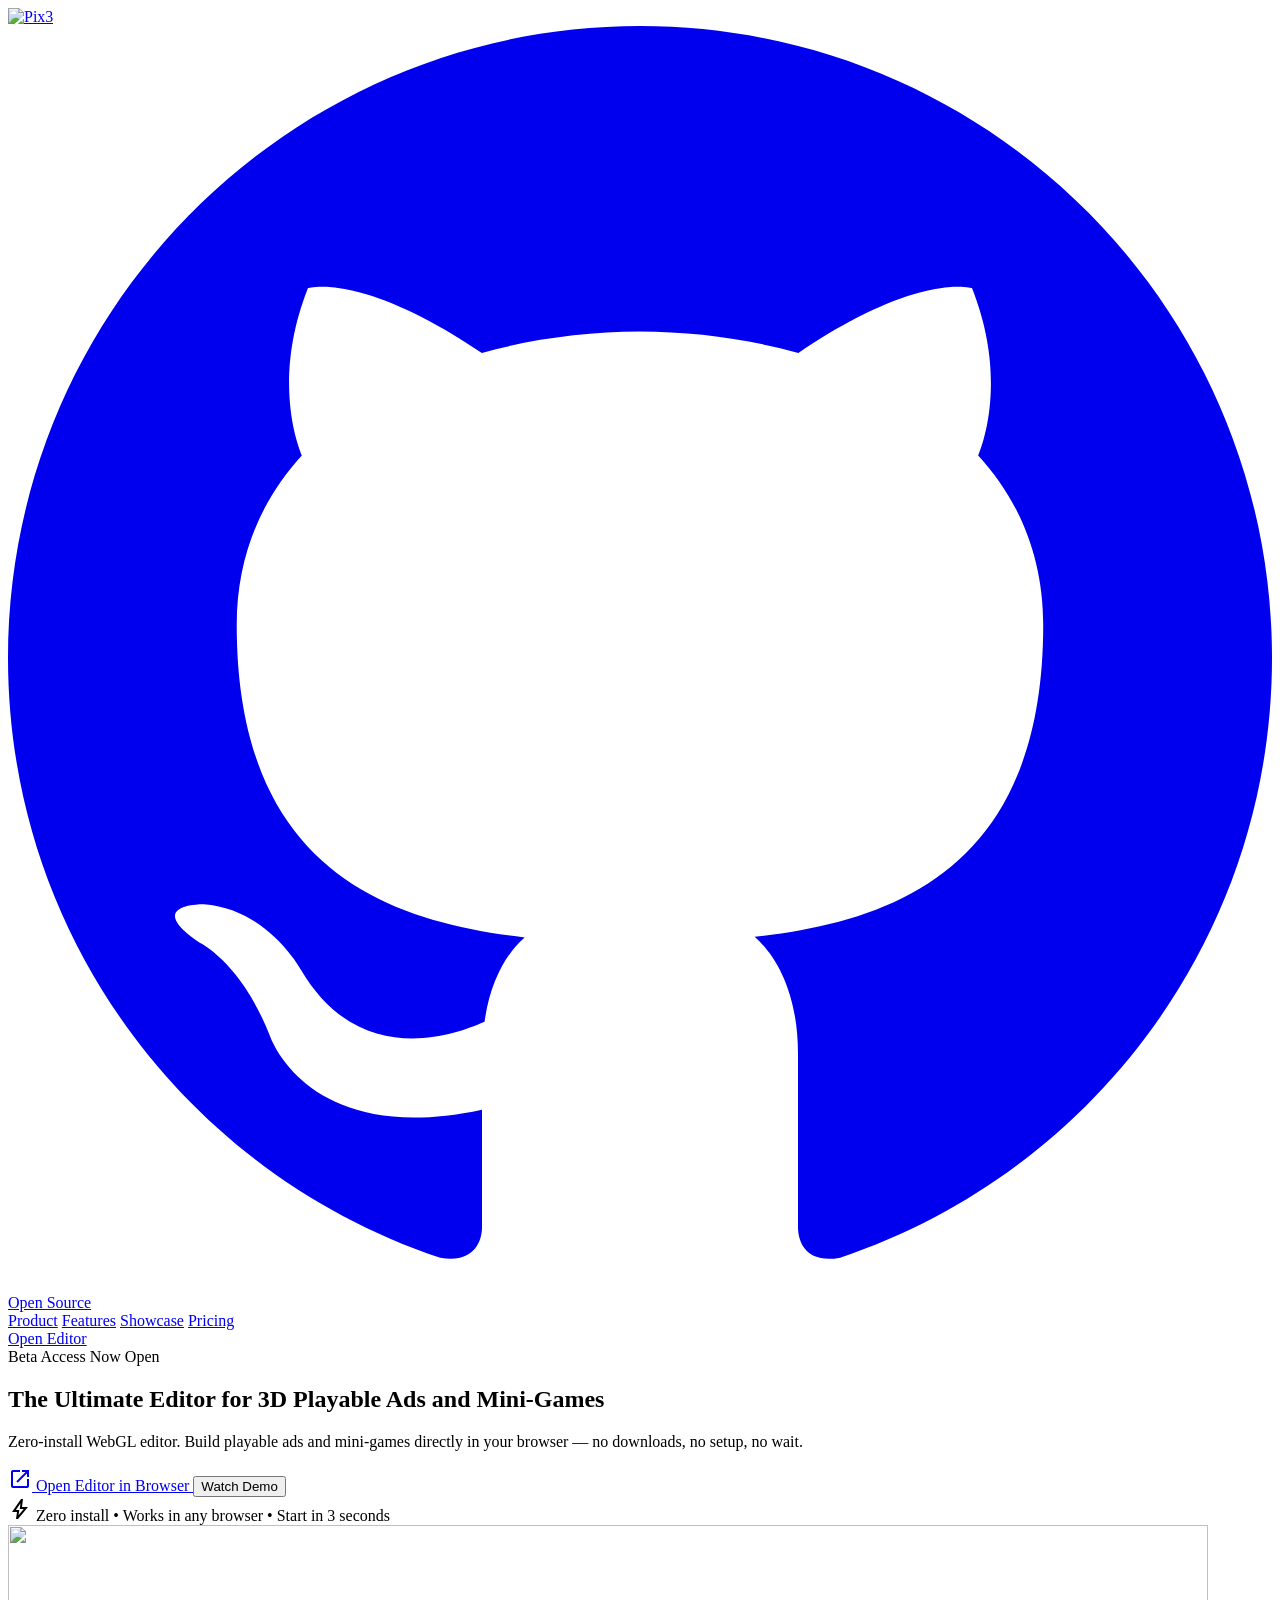
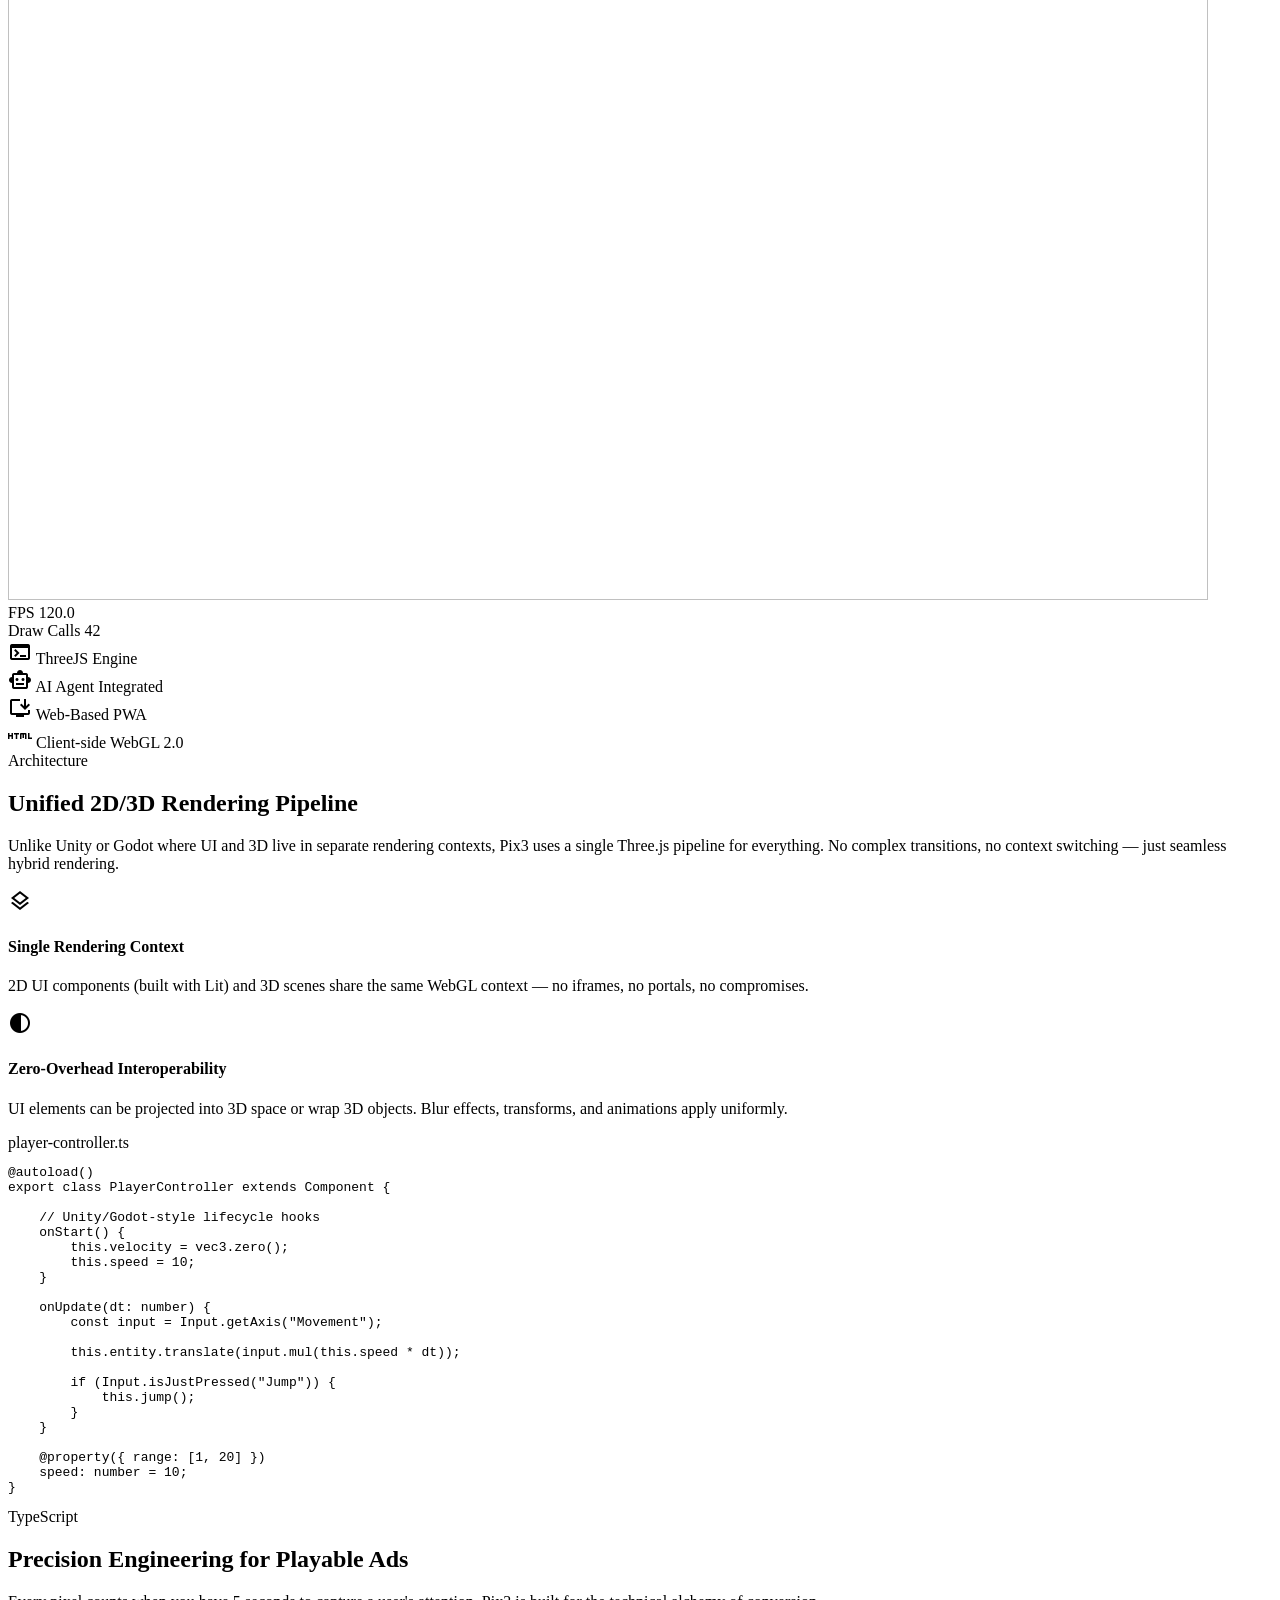
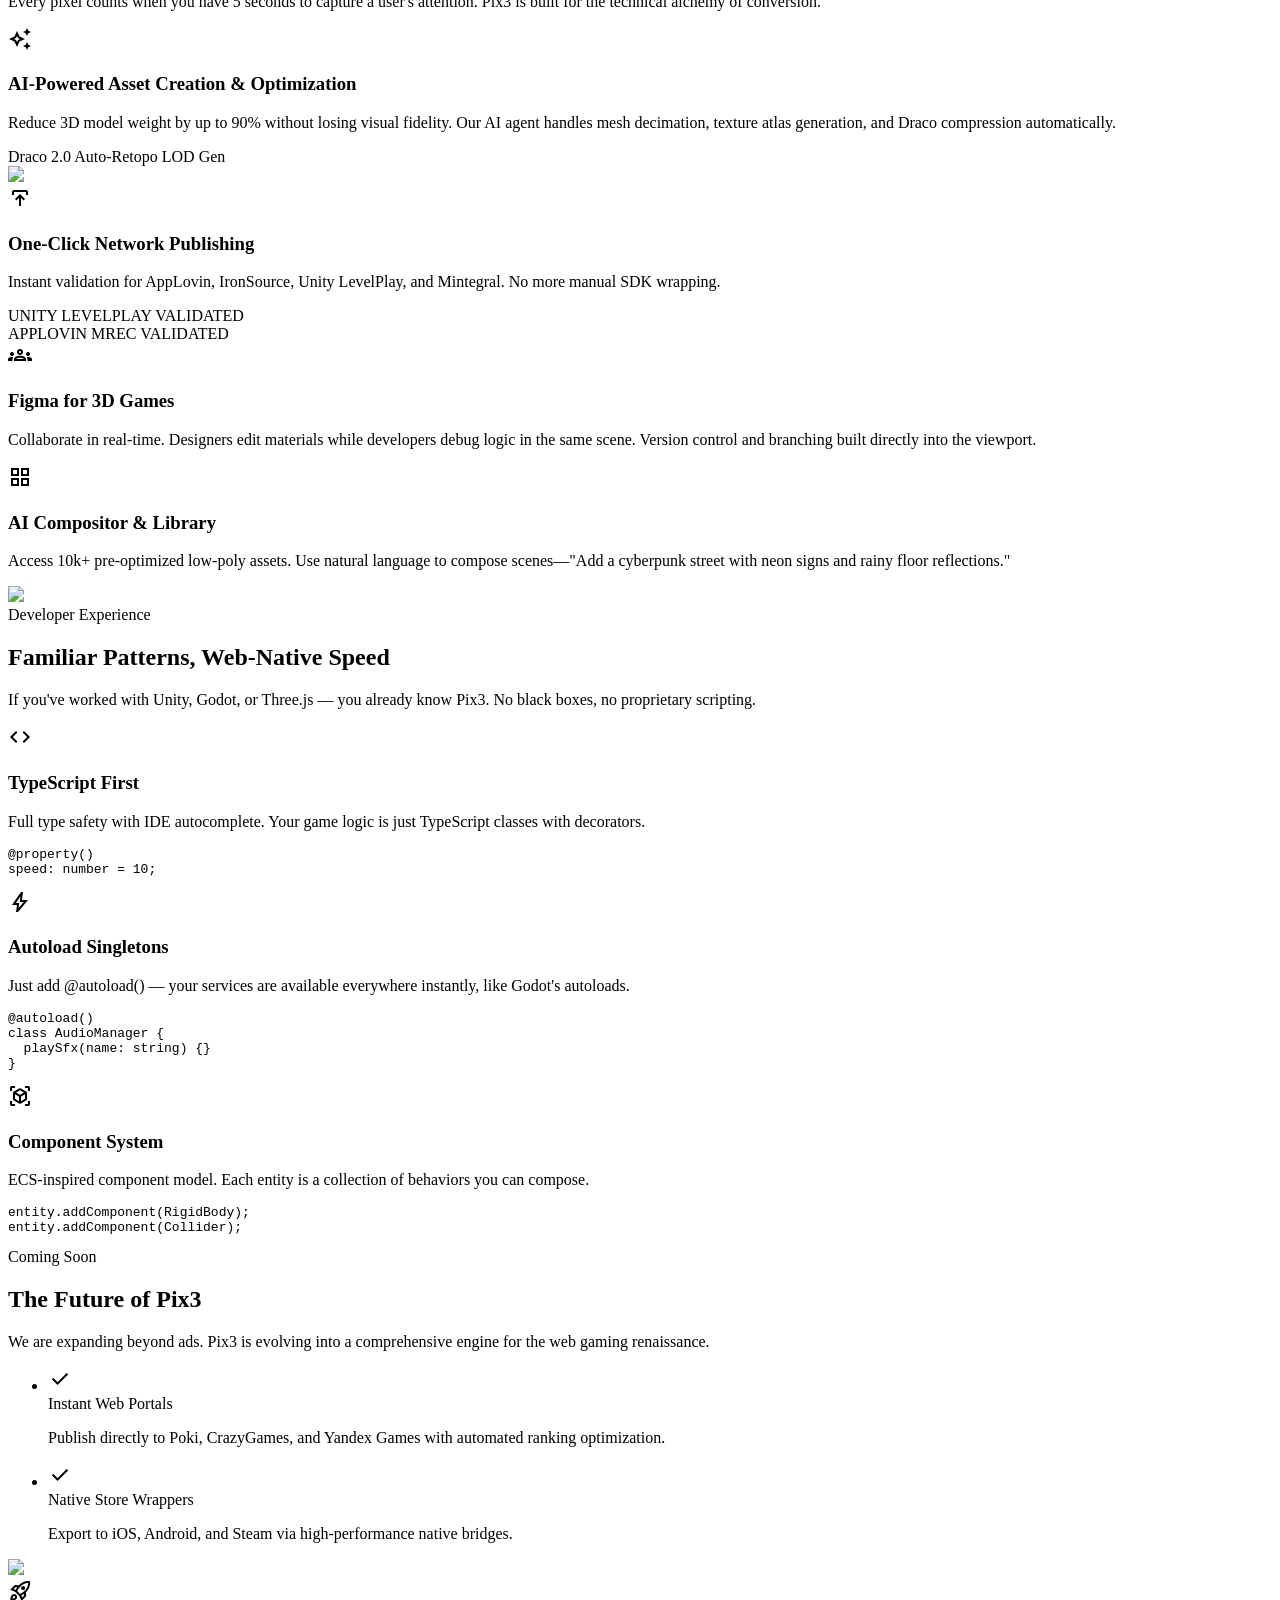
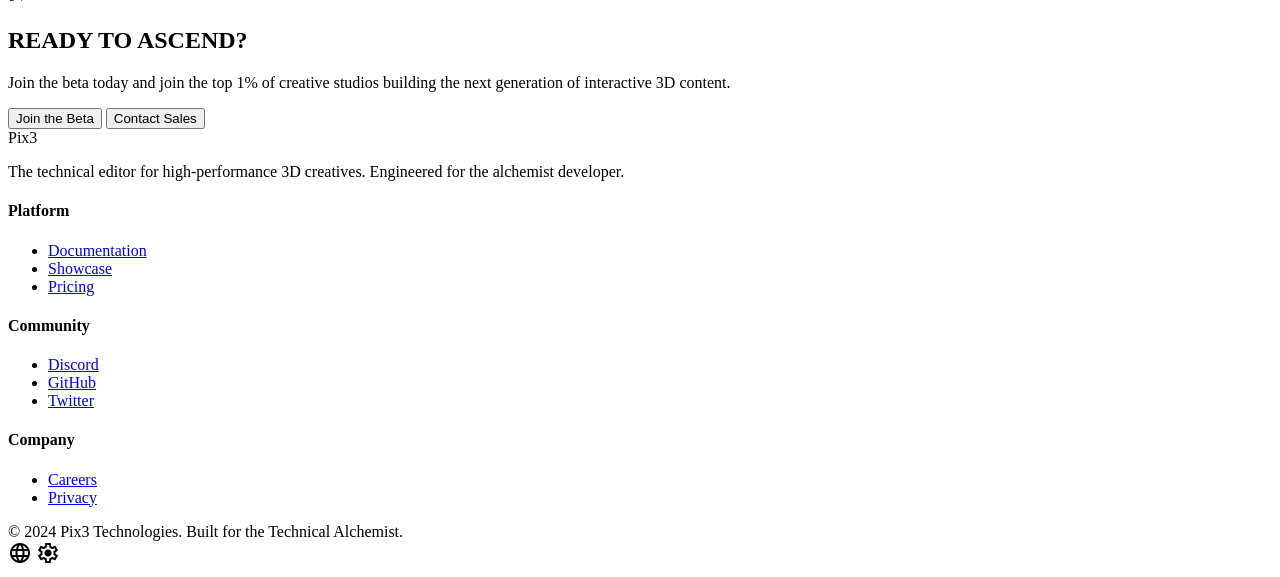
==== src/index.html @ b1771aec "fix: update crossorigin attribute for font preloads and correct image URL path" ====
<!DOCTYPE html>

<html class="dark" lang="en">

<head>
    <meta charset="utf-8" />
    <meta content="width=device-width, initial-scale=1.0" name="viewport" />
    <title>Pix3 | The Technical Alchemist for 3D Playable Ads</title>
    <meta name="description" content="Workstation-grade WebGL engine for 3D playable ads — AI-driven workflows and real-time collaboration.">
    <link rel="canonical" href="https://pix3.dev/">
    <link rel="icon" type="image/webp" href="media/icon.webp">
    <!-- Open Graph / Social Preview -->
    <meta property="og:type" content="website">
    <meta property="og:title" content="Pix3 | The Technical Alchemist for 3D Playable Ads">
    <meta property="og:description" content="Workstation-grade WebGL engine for 3D playable ads — AI-driven workflows and real-time collaboration.">
    <meta property="og:url" content="https://pix3.dev/">
    <meta property="og:site_name" content="Pix3">
    <meta property="og:locale" content="en_US">
    <meta property="og:image" content="https://pix3.dev/media/editor-interface.jpg">
    <meta property="og:image:secure_url" content="https://pix3.dev/media/editor-interface.jpg">
    <meta property="og:image:alt" content="Pix3 editor interface preview">
    <meta property="og:image:width" content="1200">
    <meta property="og:image:height" content="630">
    <!-- Twitter -->
    <meta name="twitter:card" content="summary_large_image">
    <meta name="twitter:title" content="Pix3 | The Technical Alchemist for 3D Playable Ads">
    <meta name="twitter:description" content="Workstation-grade WebGL engine for 3D playable ads — AI-driven workflows and real-time collaboration.">
    <meta name="twitter:image" content="https://pix3.dev/media/editor-interface.jpg">
    <meta name="twitter:image:alt" content="Pix3 editor interface preview">
    <!-- Preload critical resources -->
    <link rel="preload" href="https://fonts.gstatic.com/s/inter/v13/UcCO3FwrK3iLTeHuS_fvQtMwCp50KnMw2boKoduKmMEVuLyfAZ9hjp-Ek-_EeA.woff2" as="font" type="font/woff2" crossorigin="anonymous">
    <link rel="preload" href="https://fonts.gstatic.com/s/spacegrotesk/v16/V8mQoQDjQSkFtoMM3T6r8E7mF71Q-gOoraIAEj7oPVKkkPg.woff2" as="font" type="font/woff2" crossorigin="anonymous">
    <link rel="preload" href="media/editor-interface.jpg" as="image">

    <link
        href="https://fonts.googleapis.com/css2?family=Space+Grotesk:wght@300;400;500;600;700&amp;family=Inter:wght@300;400;500;600;700&amp;display=swap"
        rel="stylesheet" />
    <link
        href="https://fonts.googleapis.com/css2?family=Material+Symbols+Outlined:wght,FILL@100..700,0..1&amp;display=swap"
        rel="stylesheet" />
    <link
        href="https://fonts.googleapis.com/css2?family=Material+Symbols+Outlined:wght,FILL@100..700,0..1&amp;display=swap"
        rel="stylesheet" />

    <link rel="stylesheet" href="./style.css">

    <!-- Yandex.Metrika counter -->
    <script type="text/javascript">
            (function (m, e, t, r, i, k, a) {
                m[i] = m[i] || function () { (m[i].a = m[i].a || []).push(arguments) };
                m[i].l = 1 * new Date();
                for (var j = 0; j < document.scripts.length; j++) { if (document.scripts[j].src === r) { return; } }
                k = e.createElement(t), a = e.getElementsByTagName(t)[0], k.async = 1, k.src = r, a.parentNode.insertBefore(k, a)
            })(window, document, 'script', 'https://mc.yandex.ru/metrika/tag.js?id=108302071', 'ym');

        ym(108302071, 'init', { ssr: true, webvisor: true, clickmap: true, ecommerce: "dataLayer", referrer: document.referrer, url: location.href, accurateTrackBounce: true, trackLinks: true });
    </script>
</head>
    <noscript>
        <div><img src="https://mc.yandex.ru/watch/108302071" style="position:absolute; left:-9999px;" alt="" /></div>
    </noscript>
    <!-- /Yandex.Metrika counter -->

<body class="selection:bg-primary selection:text-on-primary-container overflow-x-hidden">
    <!-- Top Navigation Bar -->
    <nav class="fixed top-0 w-full z-50 bg-zinc-950/60 backdrop-blur-xl no-line-rule bg-zinc-900/50">
        <div class="flex justify-between items-center px-8 h-16 max-w-screen-2xl mx-auto w-full">
            <div class="flex items-center space-x-4">
                <a href="/" class="flex items-center">
                    <picture>
                        <source srcset="media/splash-logo.webp" type="image/webp">
                        <img src="media/splash-logo.png" alt="Pix3" class="h-8 w-auto">
                    </picture>
                </a>
                <a href="https://github.com/gritsenko/pix3" target="_blank" rel="noopener noreferrer" class="hidden sm:flex items-center space-x-2 px-2 py-1 rounded-md bg-zinc-800/50 hover:bg-zinc-800 transition-colors border border-zinc-700/50">
                    <svg class="w-4 h-4 text-zinc-400" fill="currentColor" viewBox="0 0 24 24"><path d="M12 0c-6.626 0-12 5.373-12 12 0 5.302 3.438 9.8 8.207 11.387.599.111.793-.261.793-.577v-2.234c-3.338.726-4.033-1.416-4.033-1.416-.546-1.387-1.333-1.756-1.333-1.756-1.089-.745.083-.729.083-.729 1.205.084 1.839 1.237 1.839 1.237 1.07 1.834 2.807 1.304 3.492.997.107-.775.418-1.305.762-1.604-2.665-.305-5.467-1.334-5.467-5.931 0-1.311.469-2.381 1.236-3.221-.124-.303-.535-1.524.117-3.176 0 0 1.008-.322 3.301 1.23.957-.266 1.983-.399 3.003-.404 1.02.005 2.047.138 3.006.404 2.291-1.552 3.297-1.23 3.297-1.23.653 1.653.242 2.874.118 3.176.77.84 1.235 1.911 1.235 3.221 0 4.609-2.807 5.624-5.479 5.921.43.372.823 1.102.823 2.222v3.293c0 .319.192.694.801.576 4.765-1.589 8.199-6.086 8.199-11.386 0-6.627-5.373-12-12-12z"/></svg>
                    <span class="text-[10px] text-zinc-300 font-medium uppercase tracking-wider">Open Source</span>
                </a>
            </div>
            <div class="hidden md:flex items-center space-x-8 font-['Space_Grotesk'] text-sm tracking-tight">
                <a class="text-zinc-400 font-medium hover:text-yellow-400 transition-colors duration-300"
                    href="#">Product</a>
                <a class="text-zinc-400 font-medium hover:text-yellow-400 transition-colors duration-300"
                    href="#">Features</a>
                <a class="text-zinc-400 font-medium hover:text-yellow-400 transition-colors duration-300"
                    href="#">Showcase</a>
                <a class="text-zinc-400 font-medium hover:text-yellow-400 transition-colors duration-300"
                    href="#">Pricing</a>
            </div>
            <a href="https://editor.pix3.dev"
                class="bg-primary text-on-primary px-5 py-2 rounded-sm font-semibold text-sm scale-95 active:scale-90 transition-transform uppercase tracking-wider inline-flex items-center gap-2">
                Open Editor
            </a>
        </div>
    </nav>
    <!-- Hero Section -->
    <section class="relative pt-32 pb-20 px-8 hero-gradient overflow-hidden">
        <div class="max-w-7xl mx-auto text-center relative z-10">
            <div
                class="inline-flex items-center gap-2 px-3 py-1 rounded-full bg-surface-container-highest border border-outline-variant/20 mb-8">
                <span class="w-2 h-2 rounded-full bg-primary animate-pulse"></span>
                <span class="text-[10px] font-bold tracking-[0.2em] text-on-surface-variant uppercase">Beta Access Now
                    Open</span>
            </div>
            <h1
                class="font-headline text-5xl md:text-7xl font-bold tracking-tight text-on-surface max-w-4xl mx-auto mb-6">
                The Ultimate Editor for <span class="text-primary italic">3D Playable Ads</span> and Mini-Games
            </h1>
            <p class="font-body text-lg text-on-surface-variant max-w-2xl mx-auto mb-10 leading-relaxed">
                Zero-install WebGL editor. Build playable ads and mini-games directly in your browser — 
                no downloads, no setup, no wait.
            </p>
            <div class="flex flex-col md:flex-row items-center justify-center gap-4 mb-8">
                <a href="https://editor.pix3.dev"
                    class="w-full md:w-auto px-8 py-4 bg-primary text-on-primary font-bold rounded-sm text-sm uppercase tracking-widest hover:brightness-110 transition-all inline-flex items-center justify-center gap-2">
                    <span class="material-symbols-outlined text-lg">open_in_new</span>
                    Open Editor in Browser
                </a>
                <button
                    class="w-full md:w-auto px-8 py-4 border border-outline-variant/30 text-on-surface font-bold rounded-sm text-sm uppercase tracking-widest hover:bg-surface-container-highest transition-all">
                    Watch Demo
                </button>
            </div>
            <div class="flex items-center justify-center gap-2 text-sm text-on-surface-variant mb-20">
                <span class="material-symbols-outlined text-tertiary text-lg" data-icon="bolt">bolt</span>
                <span>Zero install • Works in any browser • Start in 3 seconds</span>
            </div>
            <!-- Main Editor Visual -->
            <div class="relative group">
                <div
                    class="absolute -inset-1 bg-gradient-to-r from-primary/20 to-tertiary/20 rounded-xl blur-2xl opacity-50 group-hover:opacity-75 transition-opacity">
                </div>
                <div
                    class="relative bg-surface-container-lowest rounded-lg border border-outline-variant/20 overflow-hidden shadow-2xl">
                    <picture>
                        <source srcset="media/editor-interface.webp" type="image/webp">
                        <img class="w-full h-auto object-cover opacity-90"
                            data-alt="Professional Pix3 editor interface showing a 3D scene with textured blocks, scene tree hierarchy, asset browser with model previews, and detailed asset inspector."
                            src="media/editor-interface.jpg" width="1200" height="675" />
                    </picture>
                    <!-- Floating Tech Accents -->
                    <div class="absolute top-4 left-4 glass-panel p-3 rounded border border-white/5 hidden md:block">
                        <div class="flex items-center gap-4">
                            <div class="flex flex-col items-start">
                                <span class="text-[10px] text-primary font-bold uppercase tracking-tighter">FPS</span>
                                <span class="text-xl font-headline font-bold">120.0</span>
                            </div>
                            <div class="w-px h-8 bg-outline-variant/30"></div>
                            <div class="flex flex-col items-start">
                                <span class="text-[10px] text-tertiary font-bold uppercase tracking-tighter">Draw
                                    Calls</span>
                                <span class="text-xl font-headline font-bold">42</span>
                            </div>
                        </div>
                    </div>
                </div>
            </div>
        </div>
    </section>
    <!-- Tech Specs Strip -->
    <div class="bg-surface-container-low border-y border-outline-variant/10 py-6">
        <div class="max-w-7xl mx-auto px-8 flex flex-wrap justify-center md:justify-between items-center gap-8">
            <div
                class="flex items-center gap-3 grayscale opacity-60 hover:grayscale-0 hover:opacity-100 transition-all">
                <span class="material-symbols-outlined text-primary" data-icon="terminal">terminal</span>
                <span class="font-headline font-bold text-sm tracking-widest uppercase">ThreeJS Engine</span>
            </div>
            <div
                class="flex items-center gap-3 grayscale opacity-60 hover:grayscale-0 hover:opacity-100 transition-all">
                <span class="material-symbols-outlined text-primary" data-icon="smart_toy">smart_toy</span>
                <span class="font-headline font-bold text-sm tracking-widest uppercase">AI Agent Integrated</span>
            </div>
            <div
                class="flex items-center gap-3 grayscale opacity-60 hover:grayscale-0 hover:opacity-100 transition-all">
                <span class="material-symbols-outlined text-primary" data-icon="install_desktop">install_desktop</span>
                <span class="font-headline font-bold text-sm tracking-widest uppercase">Web-Based PWA</span>
            </div>
            <div
                class="flex items-center gap-3 grayscale opacity-60 hover:grayscale-0 hover:opacity-100 transition-all">
                <span class="material-symbols-outlined text-primary" data-icon="html">html</span>
                <span class="font-headline font-bold text-sm tracking-widest uppercase">Client-side WebGL 2.0</span>
            </div>
        </div>
    </div>
    <!-- Unified 2D/3D Rendering Pipeline -->
    <section class="py-24 px-8 bg-surface-container-low">
        <div class="max-w-7xl mx-auto">
            <div class="grid grid-cols-1 lg:grid-cols-2 gap-12 items-center">
                <div>
                    <div class="inline-block px-3 py-1 bg-primary/10 border border-primary/20 text-primary text-[10px] font-bold uppercase tracking-widest mb-6">
                        Architecture</div>
                    <h2 class="font-headline text-4xl font-bold mb-6 text-on-surface">Unified 2D/3D <span class="text-primary">Rendering Pipeline</span></h2>
                    <p class="text-on-surface-variant text-lg leading-relaxed mb-8">
                        Unlike Unity or Godot where UI and 3D live in separate rendering contexts, Pix3 uses a single Three.js pipeline for everything. No complex transitions, no context switching — just seamless hybrid rendering.
                    </p>
                    <div class="space-y-4">
                        <div class="flex items-start gap-4 p-4 bg-surface-container rounded-lg border border-outline-variant/10">
                            <div class="w-10 h-10 rounded-lg bg-primary/20 flex items-center justify-center flex-shrink-0">
                                <span class="material-symbols-outlined text-primary text-xl" data-icon="layers">layers</span>
                            </div>
                            <div>
                                <h4 class="font-bold text-on-surface mb-1">Single Rendering Context</h4>
                                <p class="text-sm text-on-surface-variant">2D UI components (built with Lit) and 3D scenes share the same WebGL context — no iframes, no portals, no compromises.</p>
                            </div>
                        </div>
                        <div class="flex items-start gap-4 p-4 bg-surface-container rounded-lg border border-outline-variant/10">
                            <div class="w-10 h-10 rounded-lg bg-tertiary/20 flex items-center justify-center flex-shrink-0">
                                <span class="material-symbols-outlined text-tertiary text-xl" data-icon="contrast">contrast</span>
                            </div>
                            <div>
                                <h4 class="font-bold text-on-surface mb-1">Zero-Overhead Interoperability</h4>
                                <p class="text-sm text-on-surface-variant">UI elements can be projected into 3D space or wrap 3D objects. Blur effects, transforms, and animations apply uniformly.</p>
                            </div>
                        </div>
                    </div>
                </div>
                <div class="relative">
                    <div class="bg-surface-container-lowest rounded-xl border border-outline-variant/20 overflow-hidden p-6">
                        <div class="flex items-center gap-2 mb-4 border-b border-outline-variant/20 pb-3">
                            <div class="w-3 h-3 rounded-full bg-red-500"></div>
                            <div class="w-3 h-3 rounded-full bg-yellow-500"></div>
                            <div class="w-3 h-3 rounded-full bg-green-500"></div>
                            <span class="ml-2 text-xs text-zinc-500 font-mono">player-controller.ts</span>
                        </div>
                        <pre class="text-xs md:text-sm font-mono text-zinc-300 overflow-x-auto"><code><span class="text-purple-400">@autoload</span>()
<span class="text-purple-400">export class</span> <span class="text-yellow-300">PlayerController</span> <span class="text-purple-400">extends</span> <span class="text-blue-300">Component</span> {
    
    <span class="text-zinc-500">// Unity/Godot-style lifecycle hooks</span>
    <span class="text-purple-400">onStart</span>() {
        <span class="text-purple-400">this</span>.velocity = <span class="text-blue-300">vec3</span>.zero();
        <span class="text-purple-400">this</span>.speed = <span class="text-orange-300">10</span>;
    }

    <span class="text-purple-400">onUpdate</span>(<span class="text-blue-300">dt</span>: <span class="text-green-300">number</span>) {
        <span class="text-purple-400">const</span> input = <span class="text-blue-300">Input</span>.<span class="text-yellow-300">getAxis</span>(<span class="text-green-300">"Movement"</span>);
        
        <span class="text-purple-400">this</span>.entity.<span class="text-yellow-300">translate</span>(input.<span class="text-yellow-300">mul</span>(<span class="text-purple-400">this</span>.speed * dt));
        
        <span class="text-purple-400">if</span> (<span class="text-blue-300">Input</span>.<span class="text-yellow-300">isJustPressed</span>(<span class="text-green-300">"Jump"</span>)) {
            <span class="text-purple-400">this</span>.<span class="text-yellow-300">jump</span>();
        }
    }

    <span class="text-purple-400">@property</span>({ <span class="text-yellow-300">range</span>: [<span class="text-orange-300">1</span>, <span class="text-orange-300">20</span>] })
    speed: <span class="text-green-300">number</span> = <span class="text-orange-300">10</span>;
}</code></pre>
                    </div>
                    <div class="absolute -bottom-4 -right-4 bg-surface-container-highest px-4 py-2 rounded-lg border border-outline-variant/20 shadow-xl">
                        <span class="text-xs text-on-surface-variant">TypeScript</span>
                    </div>
                </div>
            </div>
        </div>
    </section>
    <!-- Features Bento Grid -->
    <section class="py-24 px-8 bg-surface">
        <div class="max-w-7xl mx-auto">
            <div class="mb-16">
                <h2 class="font-headline text-4xl font-bold mb-4">Precision Engineering for <span
                        class="text-primary">Playable Ads</span></h2>
                <p class="text-on-surface-variant max-w-xl">Every pixel counts when you have 5 seconds to capture a
                    user's attention. Pix3 is built for the technical alchemy of conversion.</p>
            </div>
            <div class="grid grid-cols-1 md:grid-cols-12 gap-6">
                <!-- Feature 1: AI Asset Creation -->
                <div
                    class="md:col-span-8 bg-surface-container-low rounded-lg p-8 border border-outline-variant/10 hover:border-primary/30 transition-colors">
                    <div class="flex flex-col md:flex-row gap-8 h-full">
                        <div class="flex-1">
                            <span class="material-symbols-outlined text-primary text-4xl mb-4"
                                data-icon="auto_awesome">auto_awesome</span>
                            <h3 class="font-headline text-2xl font-bold mb-3 text-on-surface">AI-Powered Asset Creation
                                &amp; Optimization</h3>
                            <p class="text-on-surface-variant text-sm leading-relaxed mb-6">
                                Reduce 3D model weight by up to 90% without losing visual fidelity. Our AI agent handles
                                mesh decimation, texture atlas generation, and Draco compression automatically.
                            </p>
                            <div class="flex flex-wrap gap-2">
                                <span
                                    class="px-2 py-1 bg-surface-container-highest text-[10px] font-bold text-primary uppercase rounded">Draco
                                    2.0</span>
                                <span
                                    class="px-2 py-1 bg-surface-container-highest text-[10px] font-bold text-primary uppercase rounded">Auto-Retopo</span>
                                <span
                                    class="px-2 py-1 bg-surface-container-highest text-[10px] font-bold text-primary uppercase rounded">LOD
                                    Gen</span>
                            </div>
                        </div>
                        <div class="flex-1 bg-surface-container-lowest rounded p-4 border border-outline-variant/10">
                            <picture>
                                <source srcset="media/ai-asset-schematic.webp" type="image/webp">
                                <img class="w-full h-full object-cover rounded opacity-80"
                                    data-alt="Technical schematic showing a 3D robot model being optimized from high poly to low poly mesh with statistics overlays"
                                    src="media/ai-asset-schematic.png" />
                            </picture>
                        </div>
                    </div>
                </div>
                <!-- Feature 2: One-Click Publishing -->
                <div
                    class="md:col-span-4 bg-surface-container-low rounded-lg p-8 border border-outline-variant/10 hover:border-primary/30 transition-colors">
                    <span class="material-symbols-outlined text-primary text-4xl mb-4"
                        data-icon="publish">publish</span>
                    <h3 class="font-headline text-2xl font-bold mb-3 text-on-surface">One-Click Network Publishing</h3>
                    <p class="text-on-surface-variant text-sm leading-relaxed mb-6">
                        Instant validation for AppLovin, IronSource, Unity LevelPlay, and Mintegral. No more manual SDK
                        wrapping.
                    </p>
                    <div class="space-y-3">
                        <div
                            class="flex items-center justify-between p-2 bg-surface-container-highest rounded text-[10px] font-bold text-on-surface-variant">
                            <span>UNITY LEVELPLAY</span>
                            <span class="text-tertiary">VALIDATED</span>
                        </div>
                        <div
                            class="flex items-center justify-between p-2 bg-surface-container-highest rounded text-[10px] font-bold text-on-surface-variant">
                            <span>APPLOVIN MREC</span>
                            <span class="text-tertiary">VALIDATED</span>
                        </div>
                    </div>
                </div>
                <!-- Feature 3: Real-Time Collab -->
                <div
                    class="md:col-span-5 bg-surface-container-low rounded-lg p-8 border border-outline-variant/10 hover:border-primary/30 transition-colors">
                    <span class="material-symbols-outlined text-primary text-4xl mb-4" data-icon="groups">groups</span>
                    <h3 class="font-headline text-2xl font-bold mb-3 text-on-surface">Figma for 3D Games</h3>
                    <p class="text-on-surface-variant text-sm leading-relaxed">
                        Collaborate in real-time. Designers edit materials while developers debug logic in the same
                        scene. Version control and branching built directly into the viewport.
                    </p>
                </div>
                <!-- Feature 4: Asset Library -->
                <div
                    class="md:col-span-7 bg-surface-container-low rounded-lg p-8 border border-outline-variant/10 hover:border-primary/30 transition-colors">
                    <div class="flex flex-col md:flex-row gap-8 items-center">
                        <div class="flex-1">
                            <span class="material-symbols-outlined text-primary text-4xl mb-4"
                                data-icon="grid_view">grid_view</span>
                            <h3 class="font-headline text-2xl font-bold mb-3 text-on-surface">AI Compositor &amp;
                                Library</h3>
                            <p class="text-on-surface-variant text-sm leading-relaxed">
                                Access 10k+ pre-optimized low-poly assets. Use natural language to compose scenes—"Add a
                                cyberpunk street with neon signs and rainy floor reflections."
                            </p>
                        </div>
                        <div
                            class="w-full md:w-48 h-32 bg-surface-container-lowest rounded border border-outline-variant/20 overflow-hidden">
                            <picture>
                                <source srcset="media/asset-library-grid.webp" type="image/webp">
                                <img class="w-full h-full object-cover"
                                    data-alt="Grid view of 3D assets library including icons for stylized trees, characters, and UI elements in a dark mode interface"
                                    src="media/asset-library-grid.png" />
                            </picture>
                        </div>
                    </div>
                </div>
            </div>
        </div>
    </section>
    <!-- Developer Experience -->
    <section class="py-24 px-8 bg-surface">
        <div class="max-w-7xl mx-auto">
            <div class="text-center mb-16">
                <div class="inline-block px-3 py-1 bg-tertiary/10 border border-tertiary/20 text-tertiary text-[10px] font-bold uppercase tracking-widest mb-6">
                    Developer Experience</div>
                <h2 class="font-headline text-4xl font-bold mb-4 text-on-surface">Familiar Patterns, <span class="text-primary">Web-Native Speed</span></h2>
                <p class="text-on-surface-variant max-w-2xl mx-auto">If you've worked with Unity, Godot, or Three.js — you already know Pix3. No black boxes, no proprietary scripting.</p>
            </div>
            <div class="grid grid-cols-1 md:grid-cols-3 gap-6">
                <div class="bg-surface-container-low rounded-lg p-6 border border-outline-variant/10">
                    <div class="w-12 h-12 rounded-lg bg-primary/20 flex items-center justify-center mb-4">
                        <span class="material-symbols-outlined text-primary text-2xl" data-icon="code">code</span>
                    </div>
                    <h3 class="font-headline text-xl font-bold mb-3 text-on-surface">TypeScript First</h3>
                    <p class="text-sm text-on-surface-variant mb-4">Full type safety with IDE autocomplete. Your game logic is just TypeScript classes with decorators.</p>
                    <pre class="text-xs font-mono text-zinc-400 bg-surface-container-lowest p-3 rounded border border-outline-variant/10"><code>@property()
speed: number = 10;</code></pre>
                </div>
                <div class="bg-surface-container-low rounded-lg p-6 border border-outline-variant/10">
                    <div class="w-12 h-12 rounded-lg bg-primary/20 flex items-center justify-center mb-4">
                        <span class="material-symbols-outlined text-primary text-2xl" data-icon="bolt">bolt</span>
                    </div>
                    <h3 class="font-headline text-xl font-bold mb-3 text-on-surface">Autoload Singletons</h3>
                    <p class="text-sm text-on-surface-variant mb-4">Just add @autoload() — your services are available everywhere instantly, like Godot's autoloads.</p>
                    <pre class="text-xs font-mono text-zinc-400 bg-surface-container-lowest p-3 rounded border border-outline-variant/10"><code>@autoload()
class AudioManager {
  playSfx(name: string) {}
}</code></pre>
                </div>
                <div class="bg-surface-container-low rounded-lg p-6 border border-outline-variant/10">
                    <div class="w-12 h-12 rounded-lg bg-primary/20 flex items-center justify-center mb-4">
                        <span class="material-symbols-outlined text-primary text-2xl" data-icon="view_in_ar">view_in_ar</span>
                    </div>
                    <h3 class="font-headline text-xl font-bold mb-3 text-on-surface">Component System</h3>
                    <p class="text-sm text-on-surface-variant mb-4">ECS-inspired component model. Each entity is a collection of behaviors you can compose.</p>
                    <pre class="text-xs font-mono text-zinc-400 bg-surface-container-lowest p-3 rounded border border-outline-variant/10"><code>entity.addComponent(RigidBody);
entity.addComponent(Collider);</code></pre>
                </div>
            </div>
        </div>
    </section>
    <!-- Future Section -->
    <section class="py-24 px-8 relative overflow-hidden">
        <div class="absolute top-0 right-0 w-[500px] h-[500px] bg-tertiary/5 blur-[120px] -z-10 rounded-full"></div>
        <div class="max-w-7xl mx-auto flex flex-col md:flex-row items-center gap-16">
            <div class="flex-1">
                <div
                    class="inline-block px-3 py-1 bg-tertiary/10 border border-tertiary/20 text-tertiary text-[10px] font-bold uppercase tracking-widest mb-6">
                    Coming Soon</div>
                <h2 class="font-headline text-4xl md:text-5xl font-bold mb-6">The Future of <span
                        class="text-white">Pix3</span></h2>
                <p class="text-on-surface-variant text-lg leading-relaxed mb-8">
                    We are expanding beyond ads. Pix3 is evolving into a comprehensive engine for the web gaming
                    renaissance.
                </p>
                <ul class="space-y-4">
                    <li class="flex items-start gap-4">
                        <div class="mt-1 w-5 h-5 rounded-full bg-primary/20 flex items-center justify-center">
                            <span class="material-symbols-outlined text-primary text-[12px]"
                                data-icon="done">done</span>
                        </div>
                        <div>
                            <span class="font-bold text-on-surface block">Instant Web Portals</span>
                            <p class="text-sm text-on-surface-variant">Publish directly to Poki, CrazyGames, and Yandex
                                Games with automated ranking optimization.</p>
                        </div>
                    </li>
                    <li class="flex items-start gap-4">
                        <div class="mt-1 w-5 h-5 rounded-full bg-primary/20 flex items-center justify-center">
                            <span class="material-symbols-outlined text-primary text-[12px]"
                                data-icon="done">done</span>
                        </div>
                        <div>
                            <span class="font-bold text-on-surface block">Native Store Wrappers</span>
                            <p class="text-sm text-on-surface-variant">Export to iOS, Android, and Steam via
                                high-performance native bridges.</p>
                        </div>
                    </li>
                </ul>
            </div>
            <div class="flex-1 relative">
                <div
                    class="aspect-video bg-surface-container rounded-xl border border-outline-variant/20 overflow-hidden">
                    <picture>
                        <source srcset="media/bridge-visual.webp" type="image/webp">
                        <img class="w-full h-full object-cover grayscale opacity-50"
                            data-alt="Abstract visualization of a digital bridge connecting a web browser to multiple app store icons in a futuristic tech aesthetic"
                            src="media/bridge-visual.png" />
                    </picture>
                    <div class="absolute inset-0 flex items-center justify-center">
                        <span class="material-symbols-outlined text-primary text-6xl opacity-30"
                            data-icon="rocket_launch">rocket_launch</span>
                    </div>
                </div>
            </div>
        </div>
    </section>
    <!-- Final CTA -->
    <section class="py-24 px-8">
        <div class="max-w-5xl mx-auto bg-primary rounded-lg p-12 text-center relative overflow-hidden">
            <div class="absolute top-0 left-0 w-full h-full opacity-10 bg-[url('/media/carbon-fibre.webp')]">
            </div>
            <h2 class="font-headline text-4xl font-black text-on-primary mb-6 relative z-10">READY TO ASCEND?</h2>
            <p class="text-on-primary/80 font-medium mb-10 max-w-xl mx-auto relative z-10">
                Join the beta today and join the top 1% of creative studios building the next generation of interactive
                3D content.
            </p>
            <div class="flex flex-col sm:flex-row gap-4 justify-center relative z-10">
                <button
                    class="px-10 py-4 bg-surface text-white font-bold rounded-sm uppercase tracking-widest text-sm hover:bg-surface-bright transition-colors">
                    Join the Beta
                </button>
                <button
                    class="px-10 py-4 border-2 border-on-primary text-on-primary font-bold rounded-sm uppercase tracking-widest text-sm hover:bg-on-primary/10 transition-colors">
                    Contact Sales
                </button>
            </div>
        </div>
    </section>
    <!-- Footer -->
    <footer class="bg-zinc-950 w-full py-12 px-8 border-t border-zinc-900/20 tonal-depth-shift bg-zinc-900/20">
        <div class="max-w-7xl mx-auto w-full">
            <div class="grid grid-cols-2 md:grid-cols-4 gap-8 mb-12">
                <div class="col-span-2 md:col-span-1">
                    <div class="text-lg font-black text-zinc-200 mb-4 font-headline uppercase">Pix3</div>
                    <p class="font-['Inter'] text-xs text-zinc-500 leading-relaxed max-w-[200px]">
                        The technical editor for high-performance 3D creatives. Engineered for the alchemist developer.
                    </p>
                </div>
                <div>
                    <h4 class="text-[10px] font-bold text-zinc-400 uppercase tracking-widest mb-4">Platform</h4>
                    <ul class="space-y-2">
                        <li><a class="font-['Inter'] text-xs text-zinc-500 hover:text-yellow-400 hover:underline decoration-yellow-400 underline-offset-4 transition-all"
                                href="#">Documentation</a></li>
                        <li><a class="font-['Inter'] text-xs text-zinc-500 hover:text-yellow-400 hover:underline decoration-yellow-400 underline-offset-4 transition-all"
                                href="#">Showcase</a></li>
                        <li><a class="font-['Inter'] text-xs text-zinc-500 hover:text-yellow-400 hover:underline decoration-yellow-400 underline-offset-4 transition-all"
                                href="#">Pricing</a></li>
                    </ul>
                </div>
                <div>
                    <h4 class="text-[10px] font-bold text-zinc-400 uppercase tracking-widest mb-4">Community</h4>
                    <ul class="space-y-2">
                        <li><a class="font-['Inter'] text-xs text-zinc-500 hover:text-yellow-400 hover:underline decoration-yellow-400 underline-offset-4 transition-all"
                                href="#">Discord</a></li>
                        <li><a class="font-['Inter'] text-xs text-zinc-500 hover:text-yellow-400 hover:underline decoration-yellow-400 underline-offset-4 transition-all"
                                href="#">GitHub</a></li>
                        <li><a class="font-['Inter'] text-xs text-zinc-500 hover:text-yellow-400 hover:underline decoration-yellow-400 underline-offset-4 transition-all"
                                href="#">Twitter</a></li>
                    </ul>
                </div>
                <div>
                    <h4 class="text-[10px] font-bold text-zinc-400 uppercase tracking-widest mb-4">Company</h4>
                    <ul class="space-y-2">
                        <li><a class="font-['Inter'] text-xs text-zinc-500 hover:text-yellow-400 hover:underline decoration-yellow-400 underline-offset-4 transition-all"
                                href="#">Careers</a></li>
                        <li><a class="font-['Inter'] text-xs text-zinc-500 hover:text-yellow-400 hover:underline decoration-yellow-400 underline-offset-4 transition-all"
                                href="#">Privacy</a></li>
                    </ul>
                </div>
            </div>
            <div class="pt-8 border-t border-zinc-900/50 flex flex-col md:flex-row justify-between items-center gap-4">
                <span class="font-['Inter'] text-xs text-zinc-500">© 2024 Pix3 Technologies. Built for the Technical
                    Alchemist.</span>
                <div class="flex gap-6">
                    <span
                        class="material-symbols-outlined text-zinc-700 hover:text-primary transition-colors cursor-pointer"
                        data-icon="language">language</span>
                    <span
                        class="material-symbols-outlined text-zinc-700 hover:text-primary transition-colors cursor-pointer"
                        data-icon="settings">settings</span>
                </div>
            </div>
        </div>
    </footer>
</body>

</html>
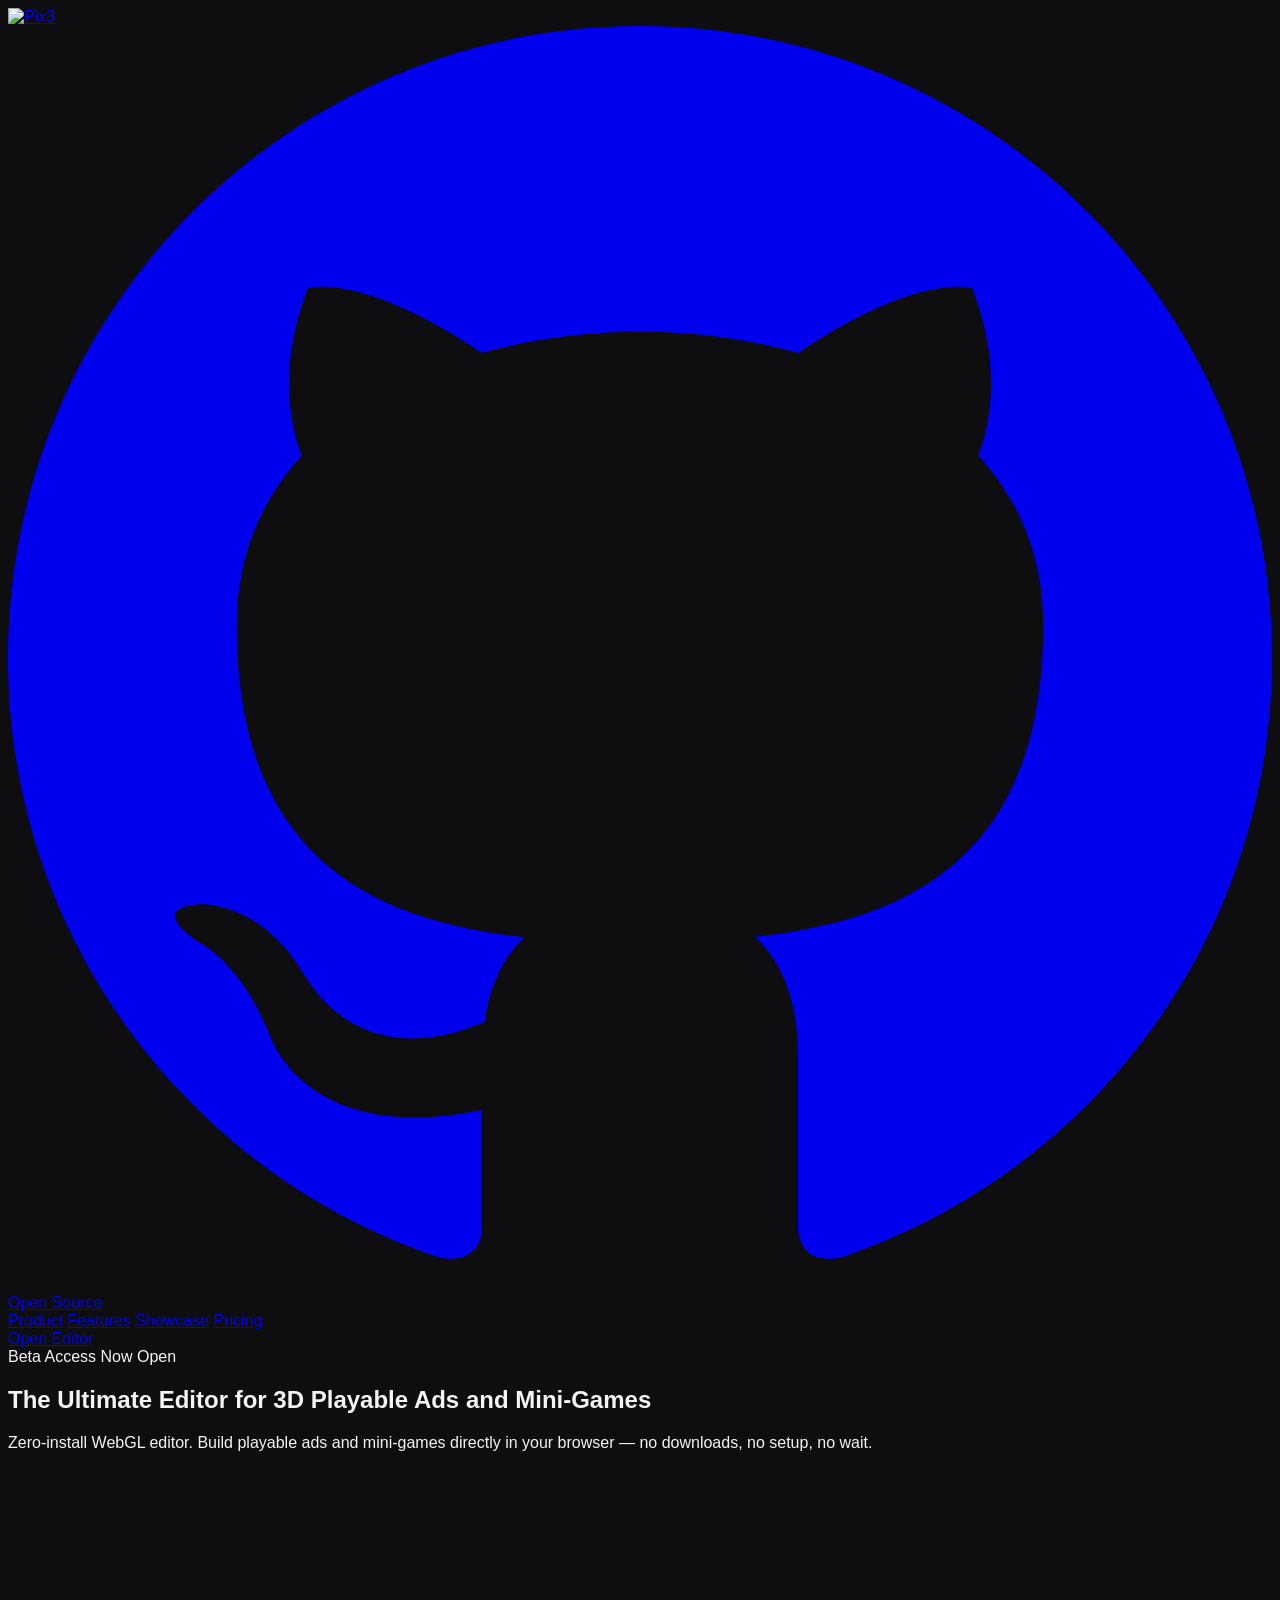
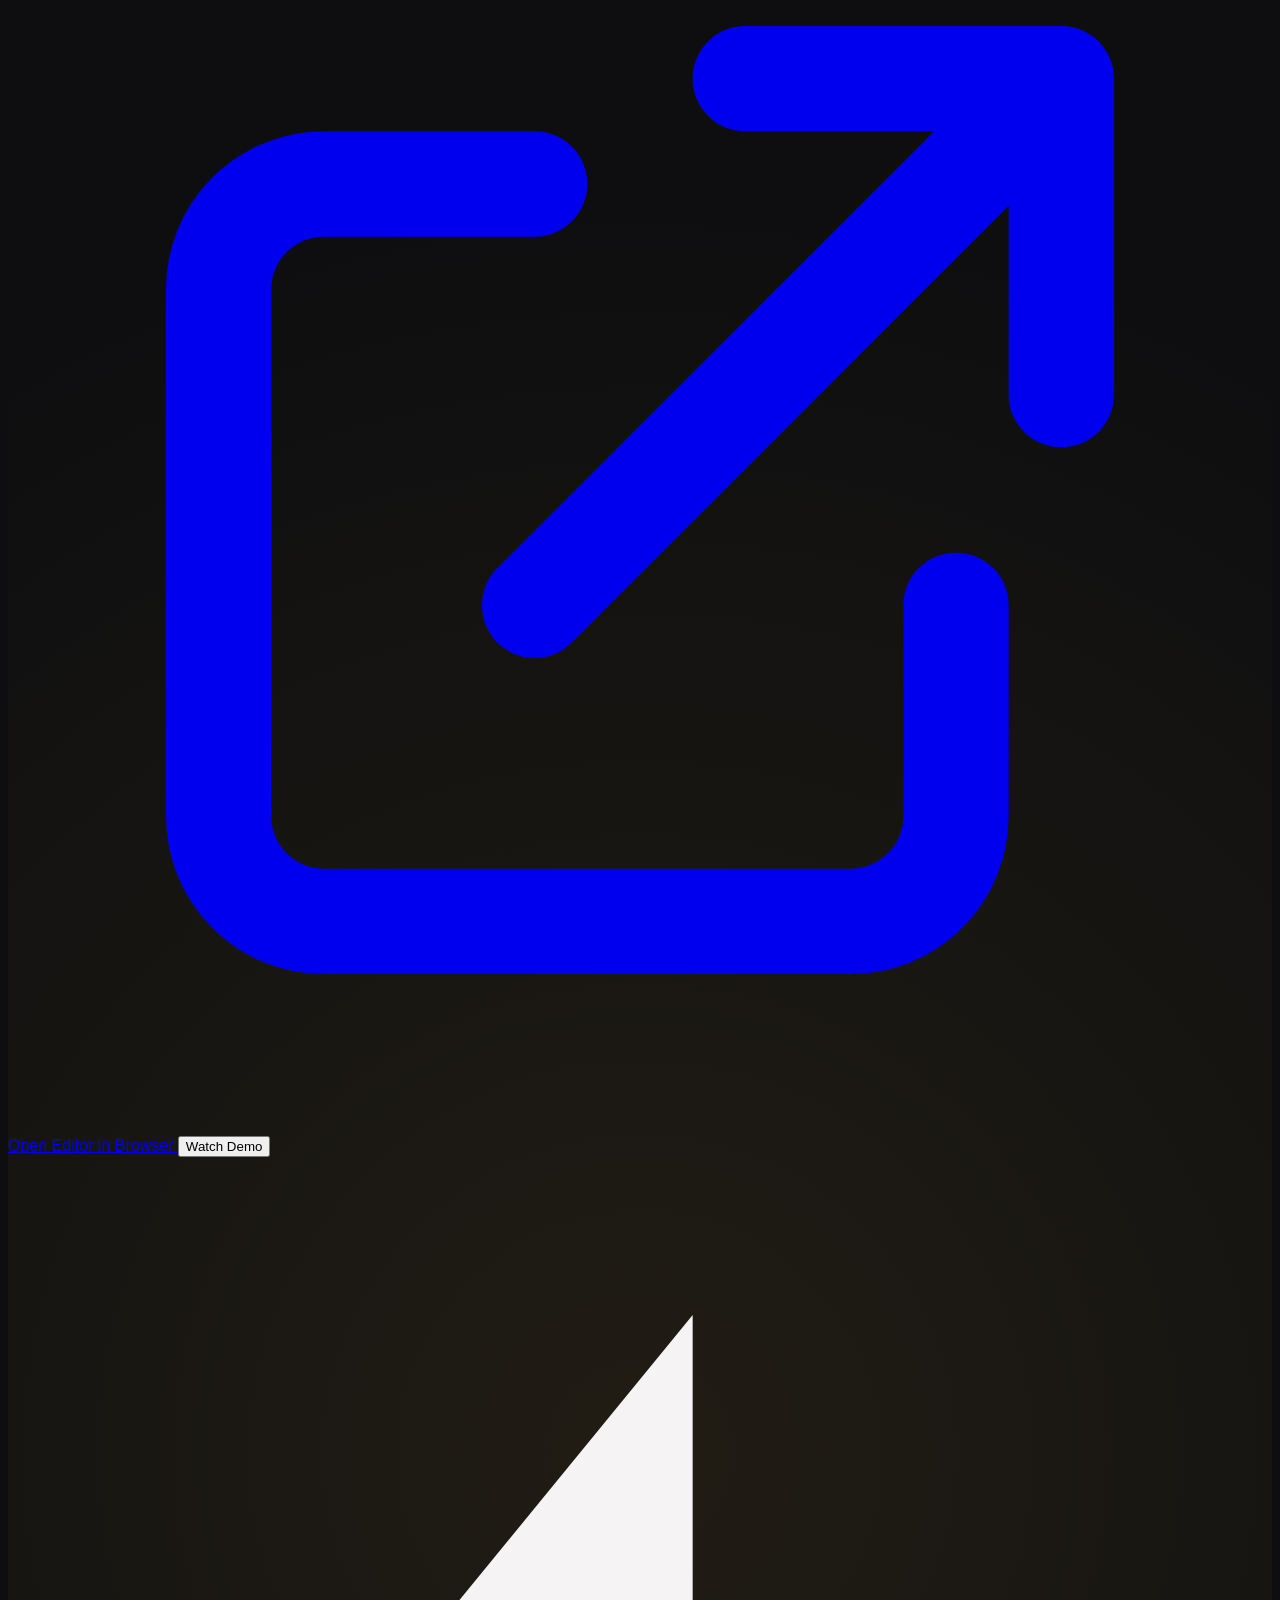
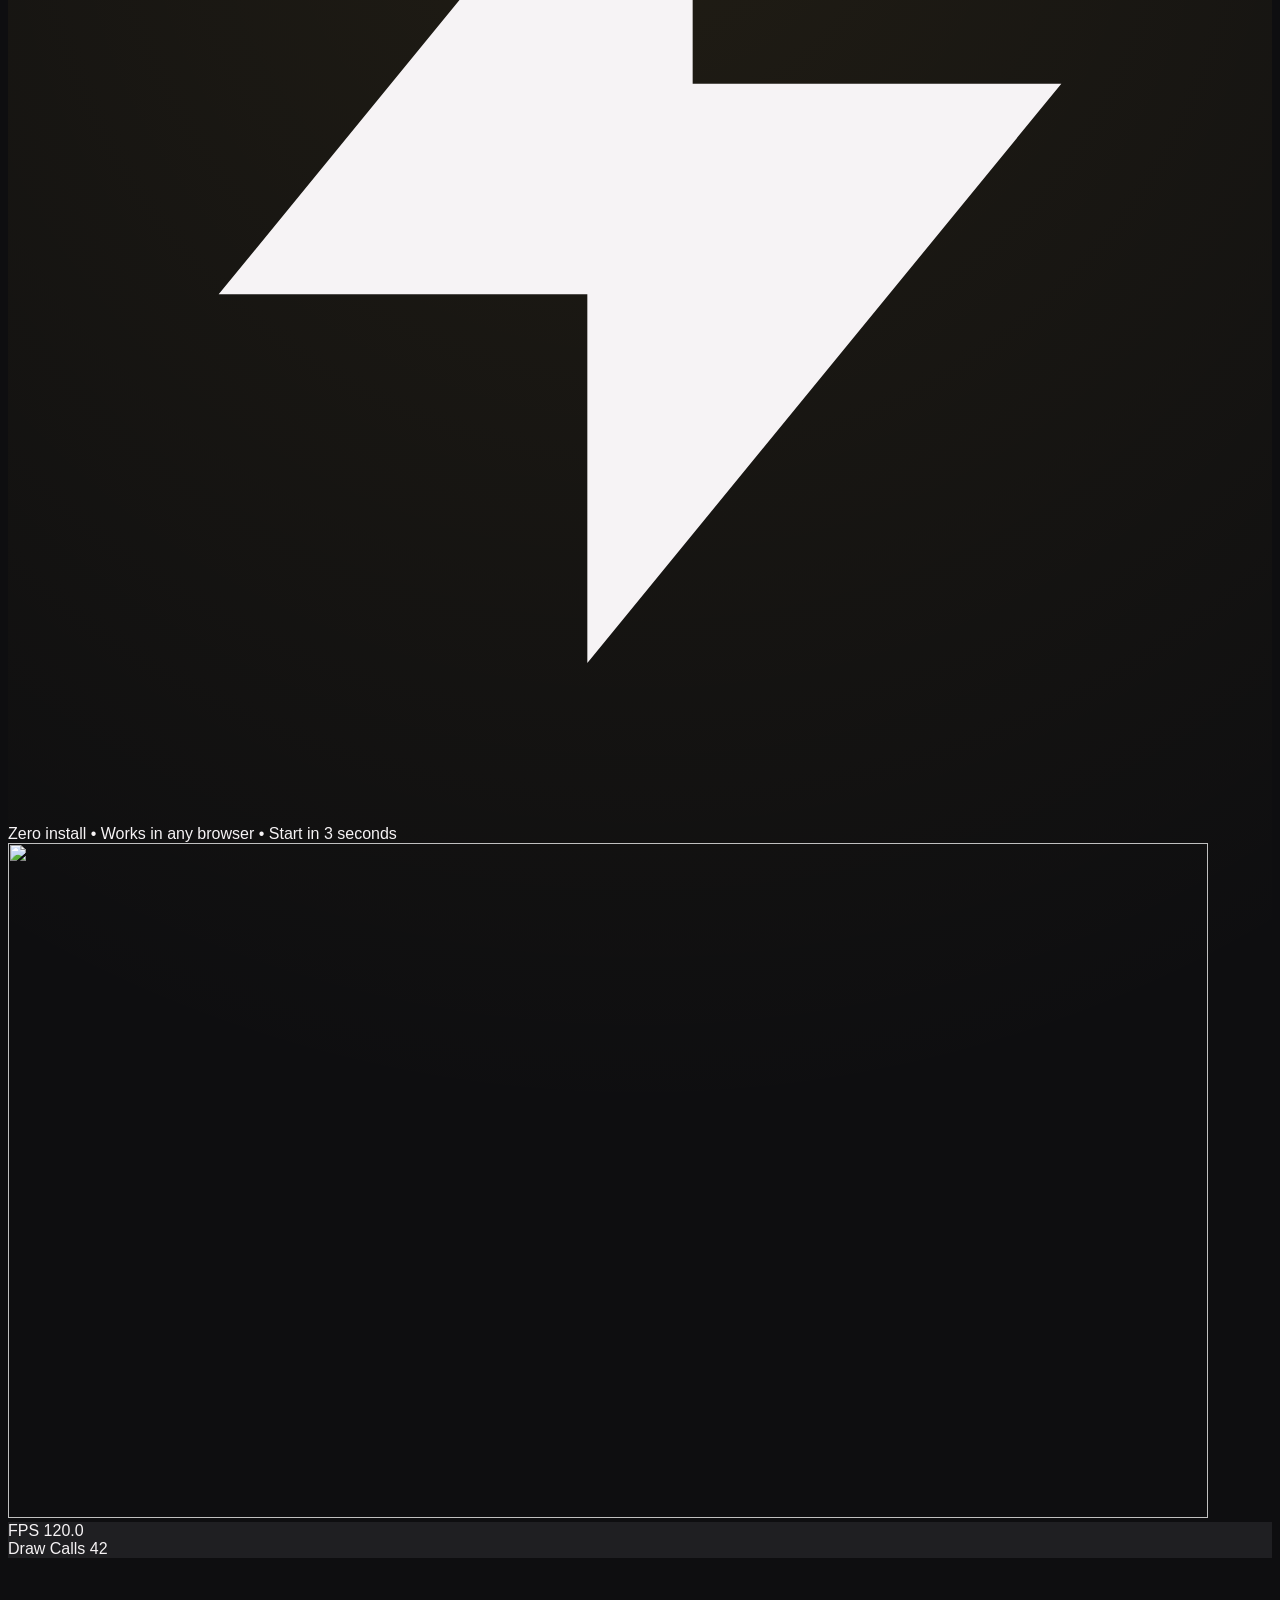
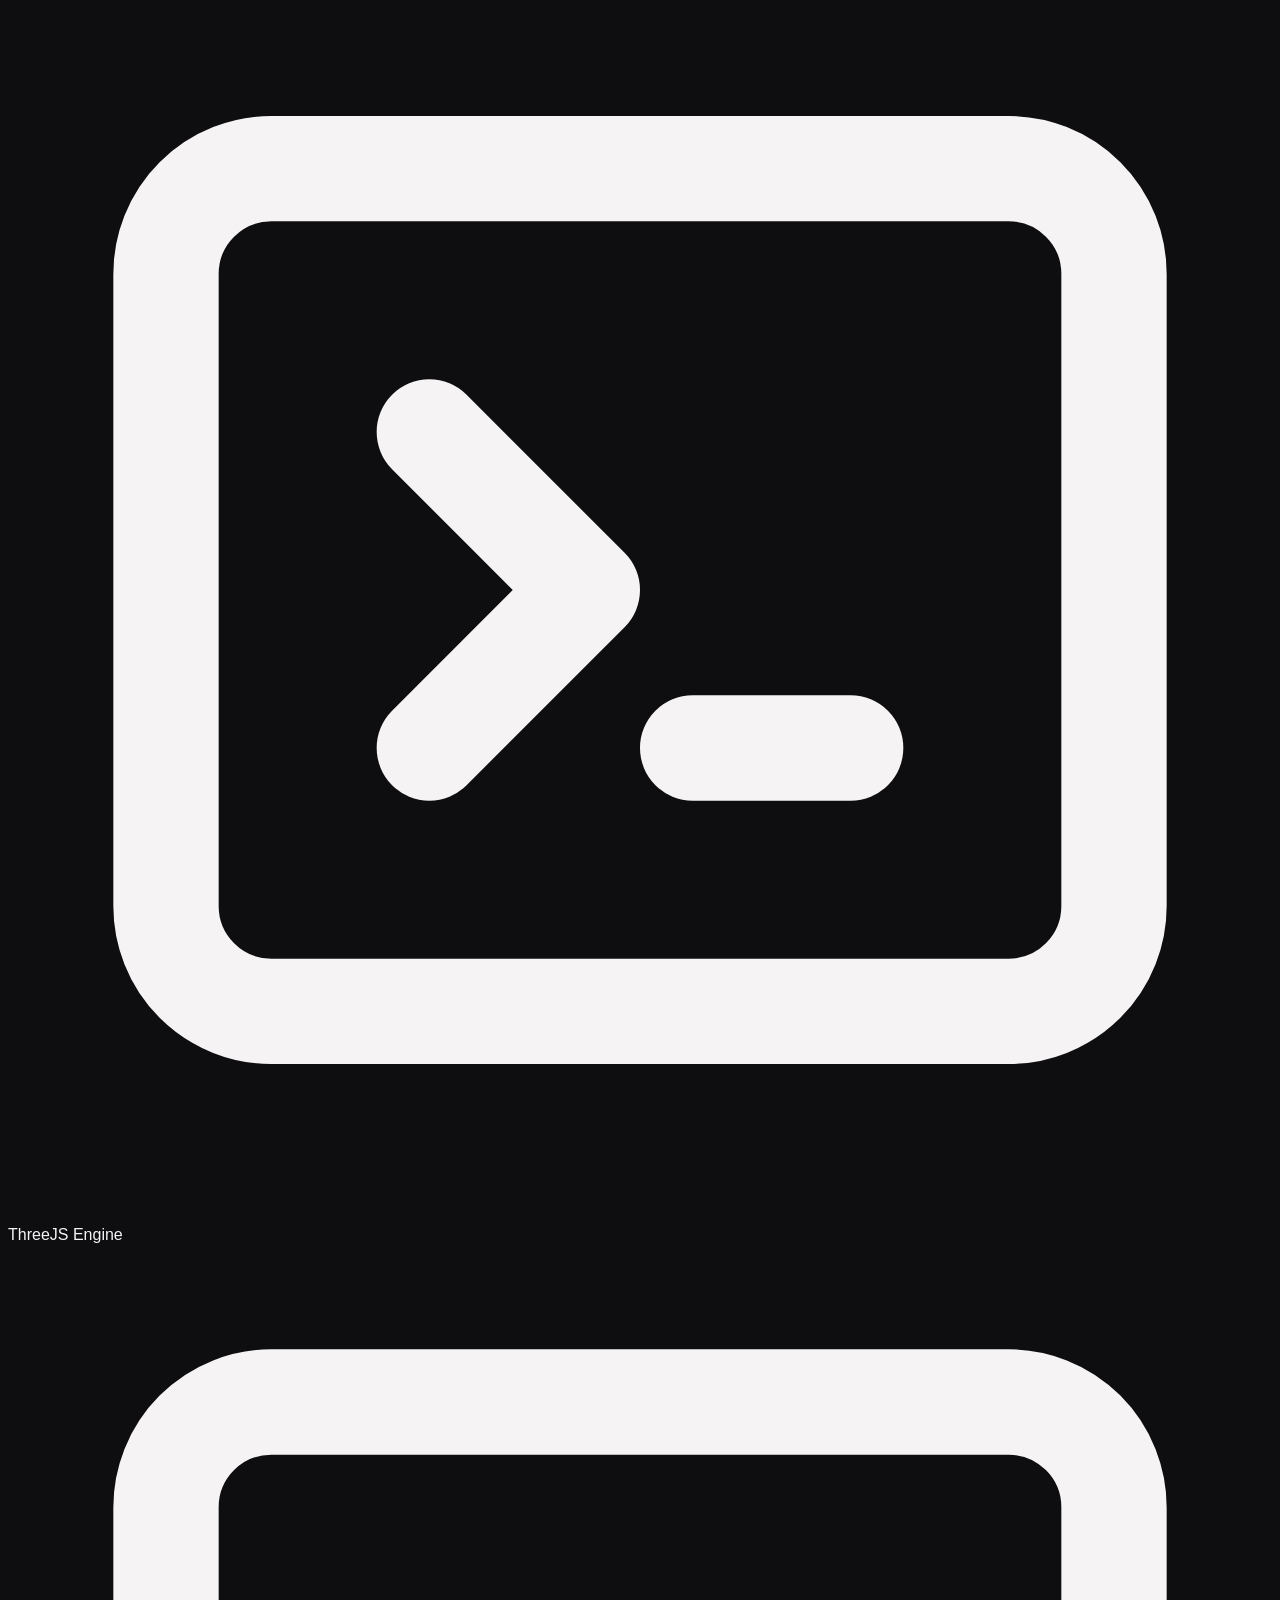
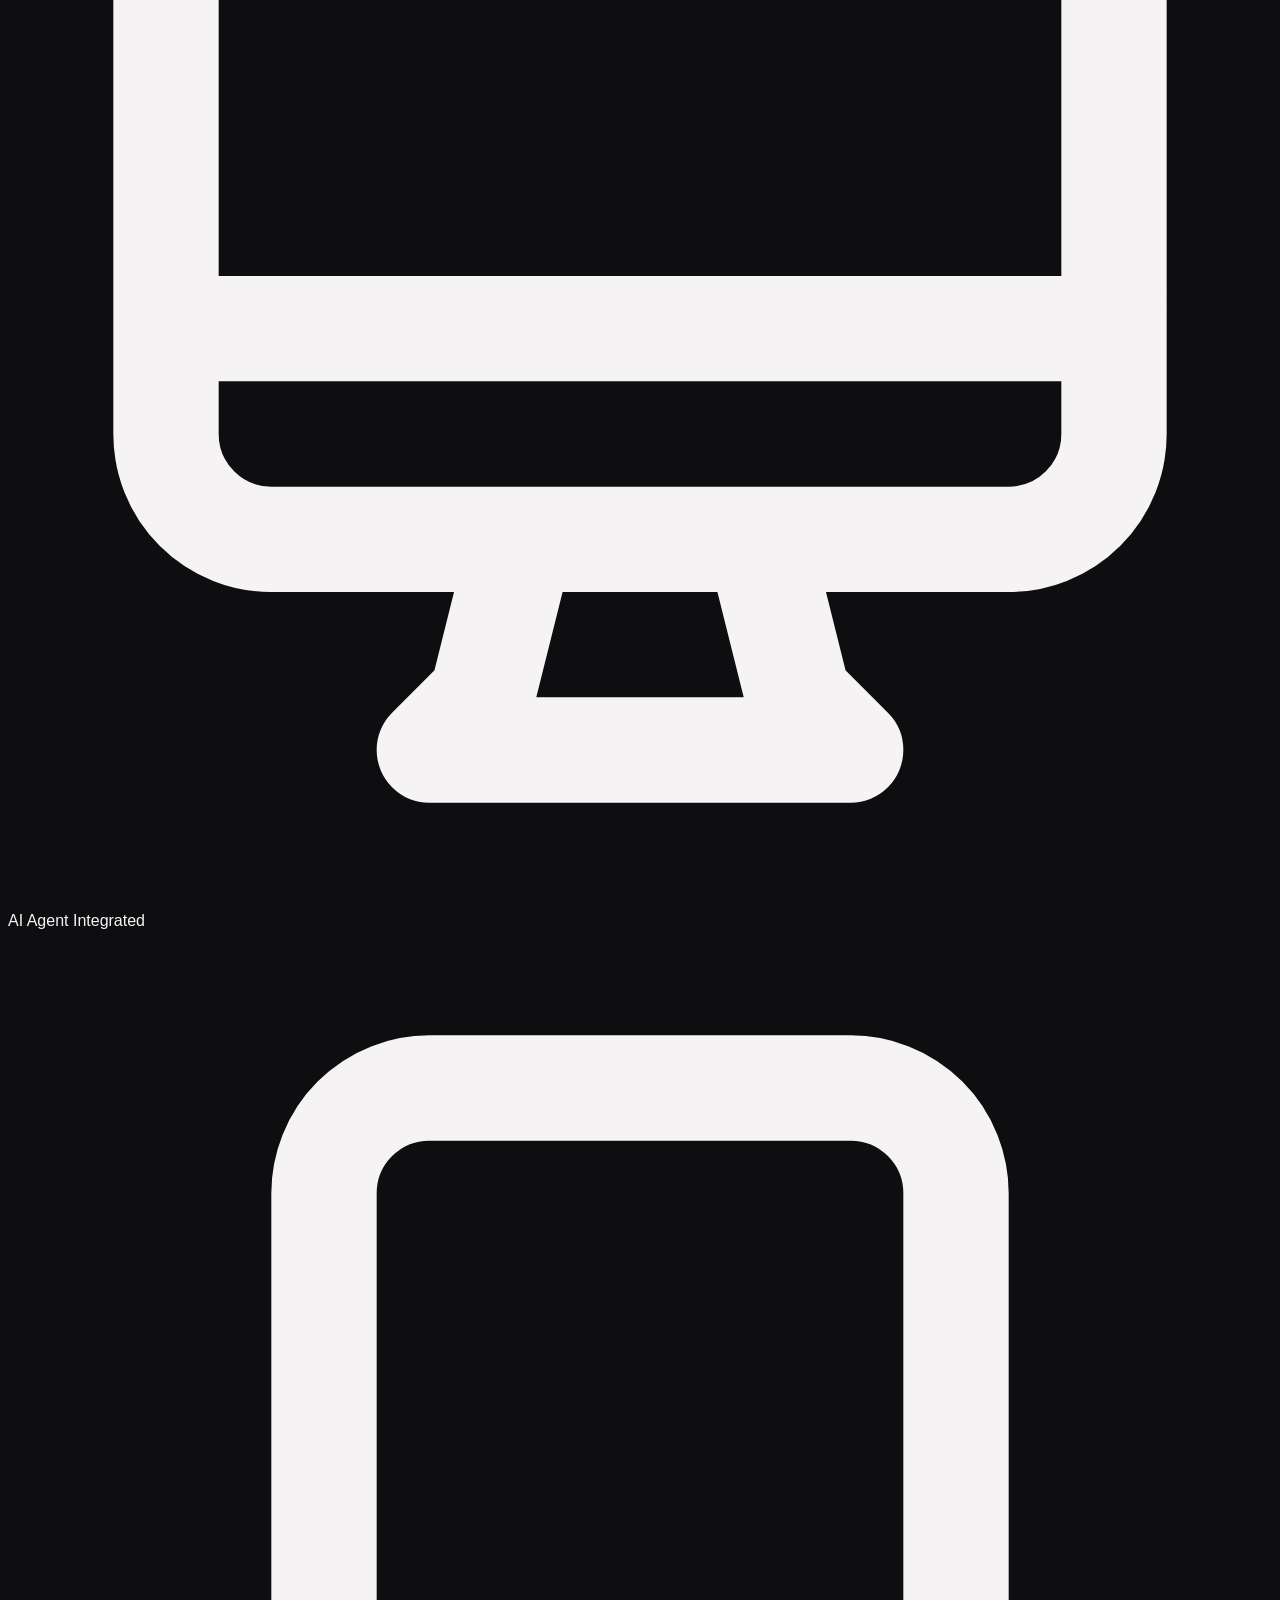
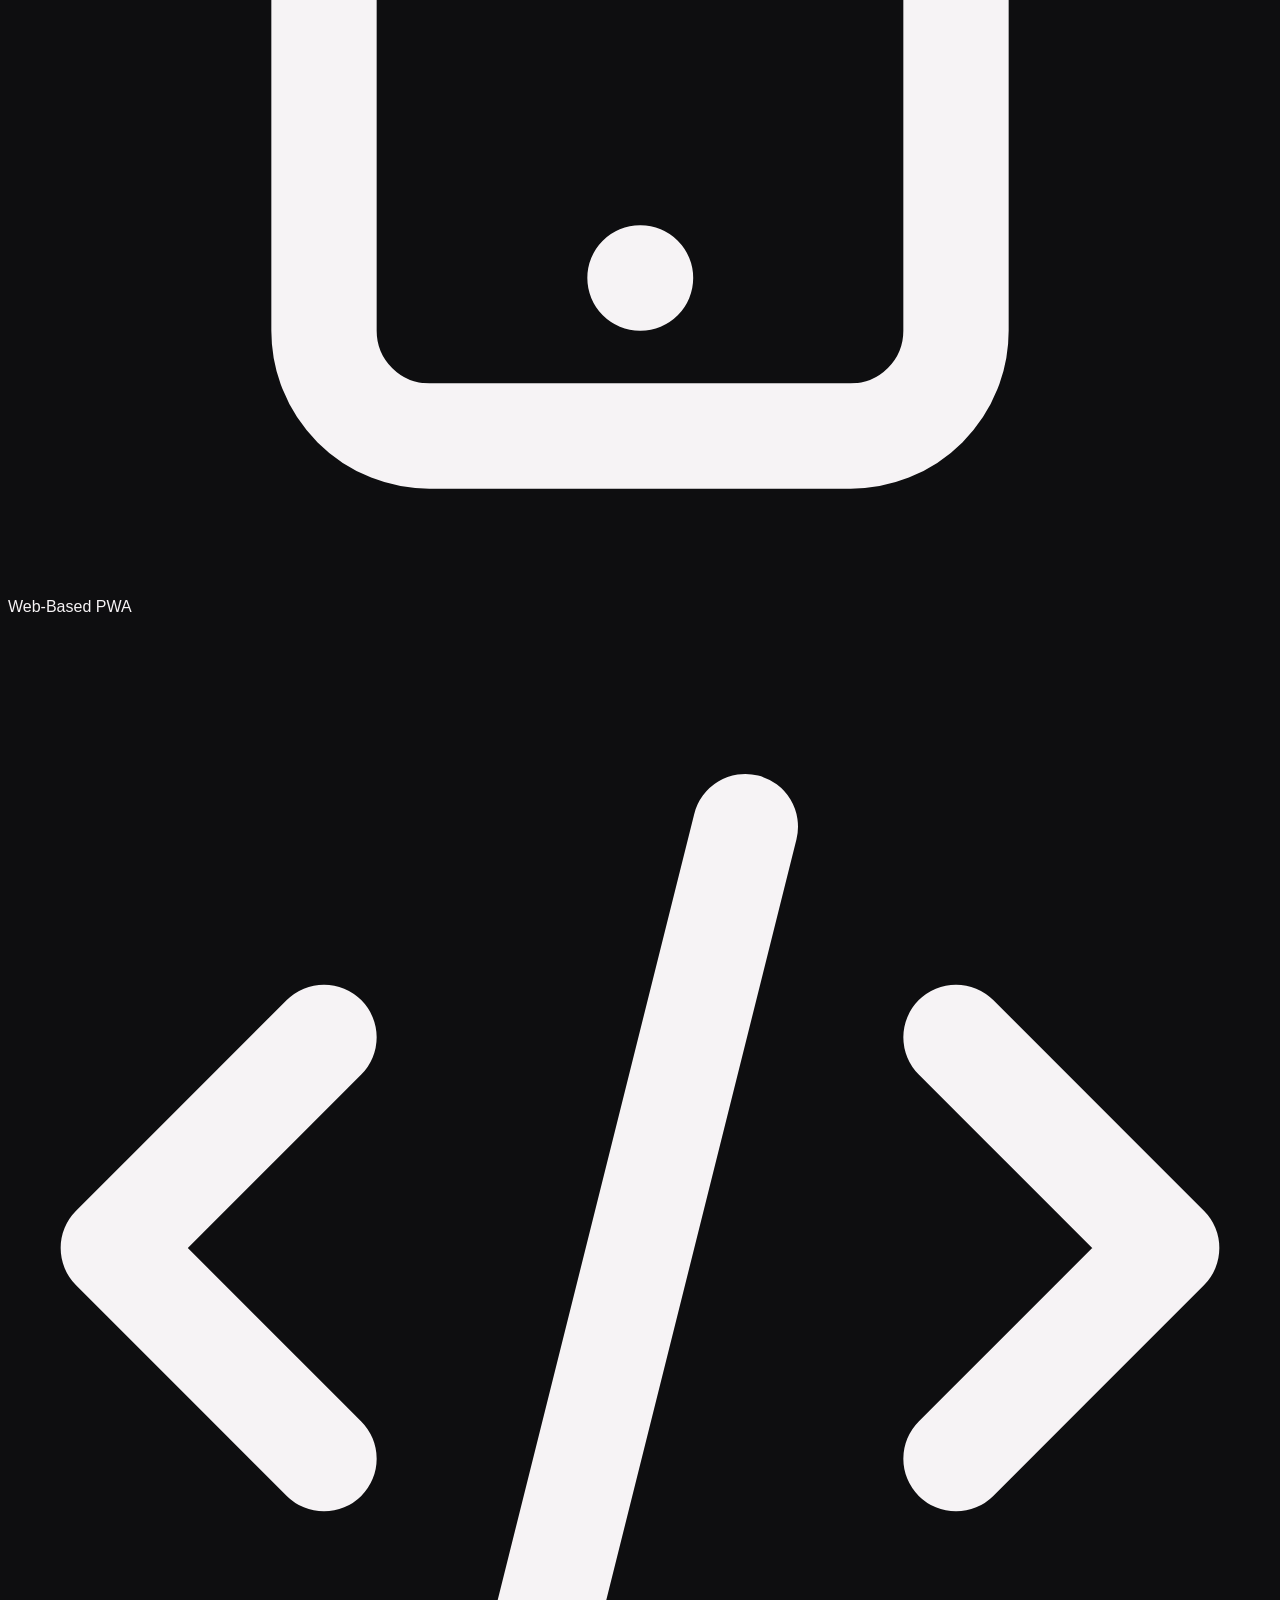
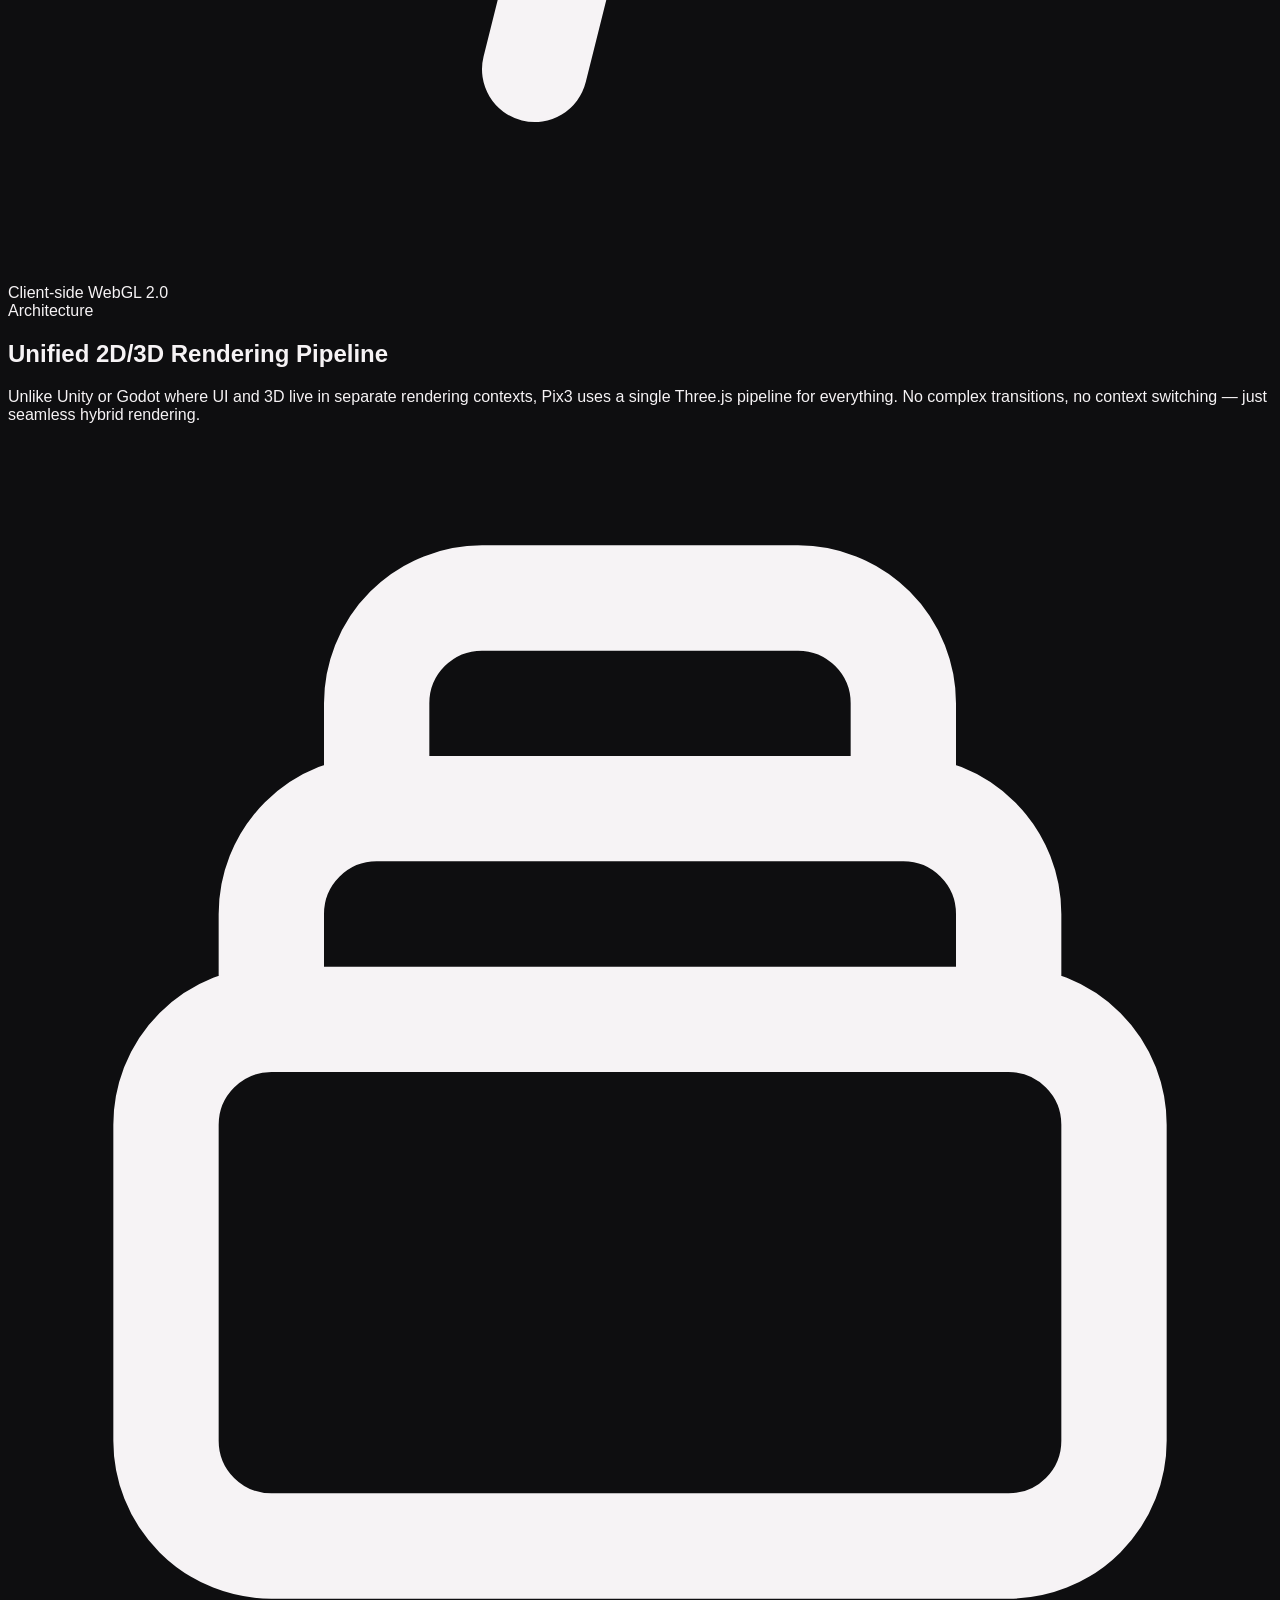
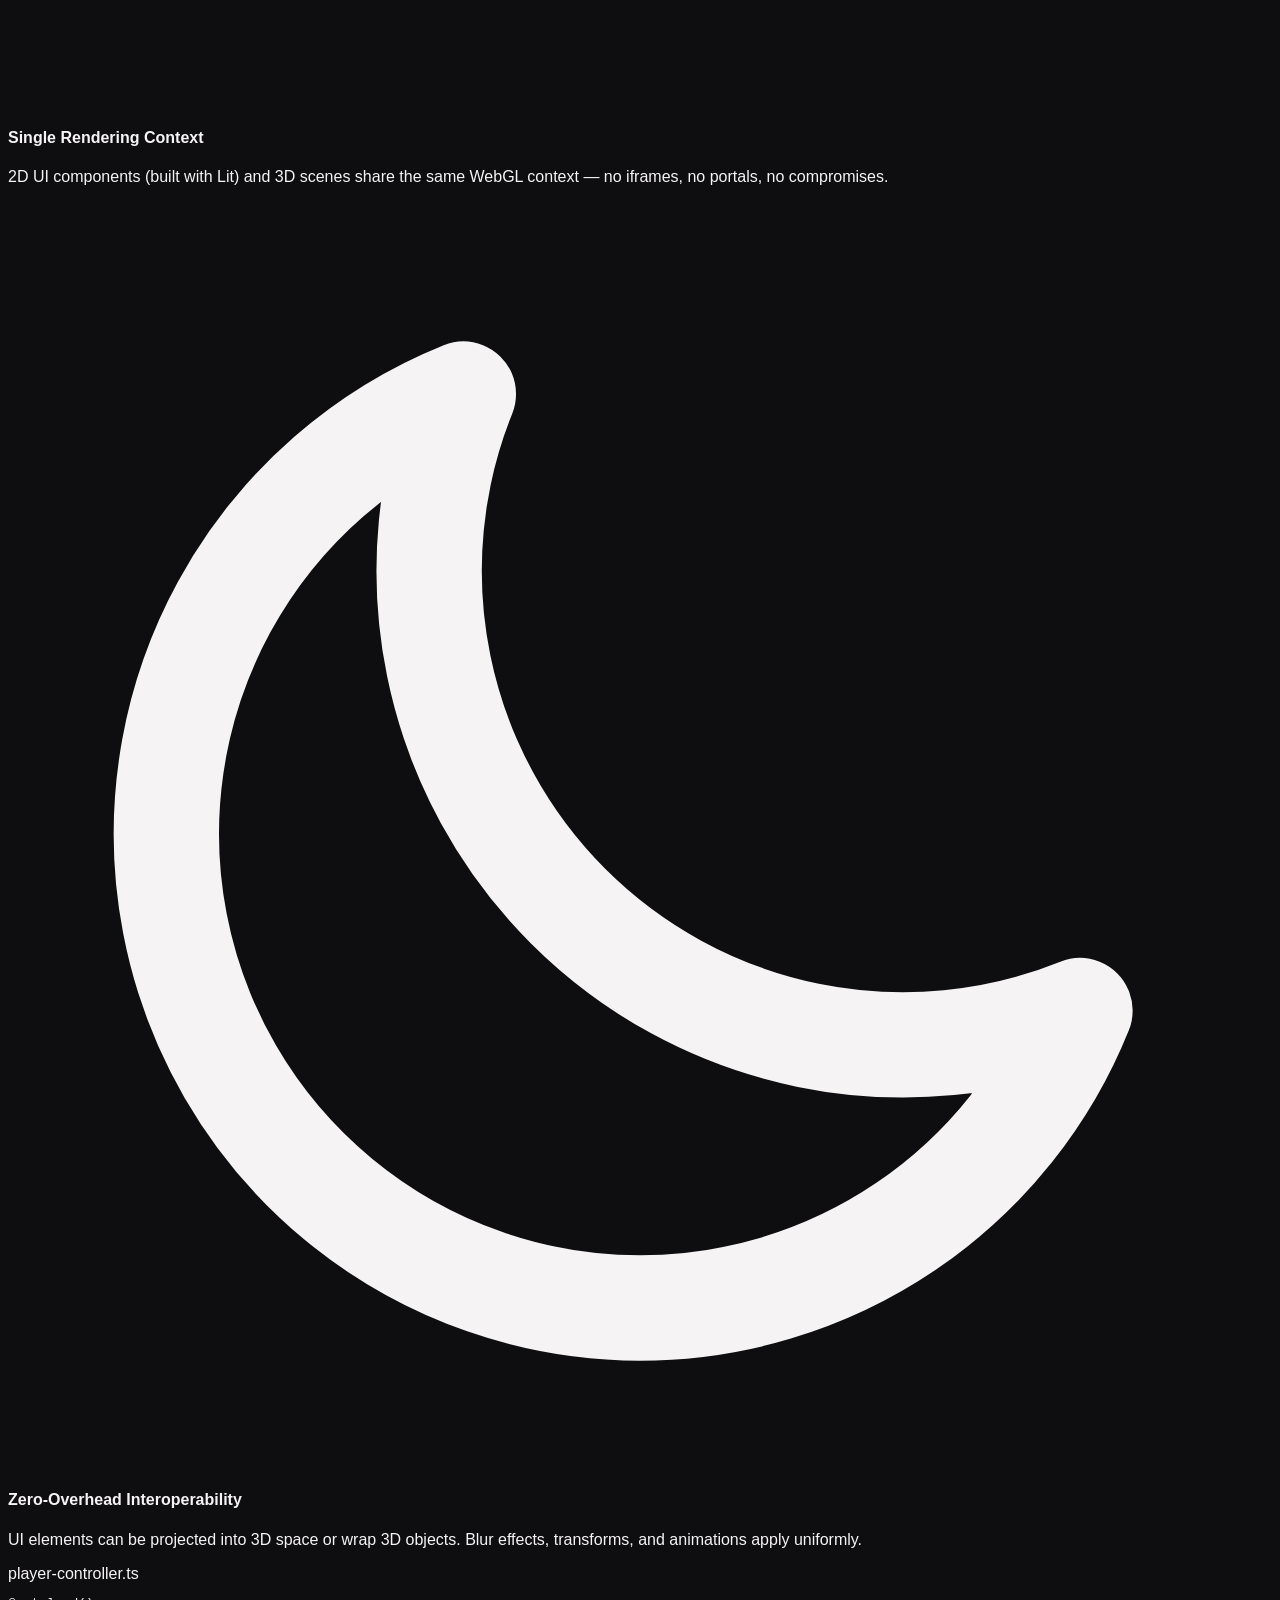
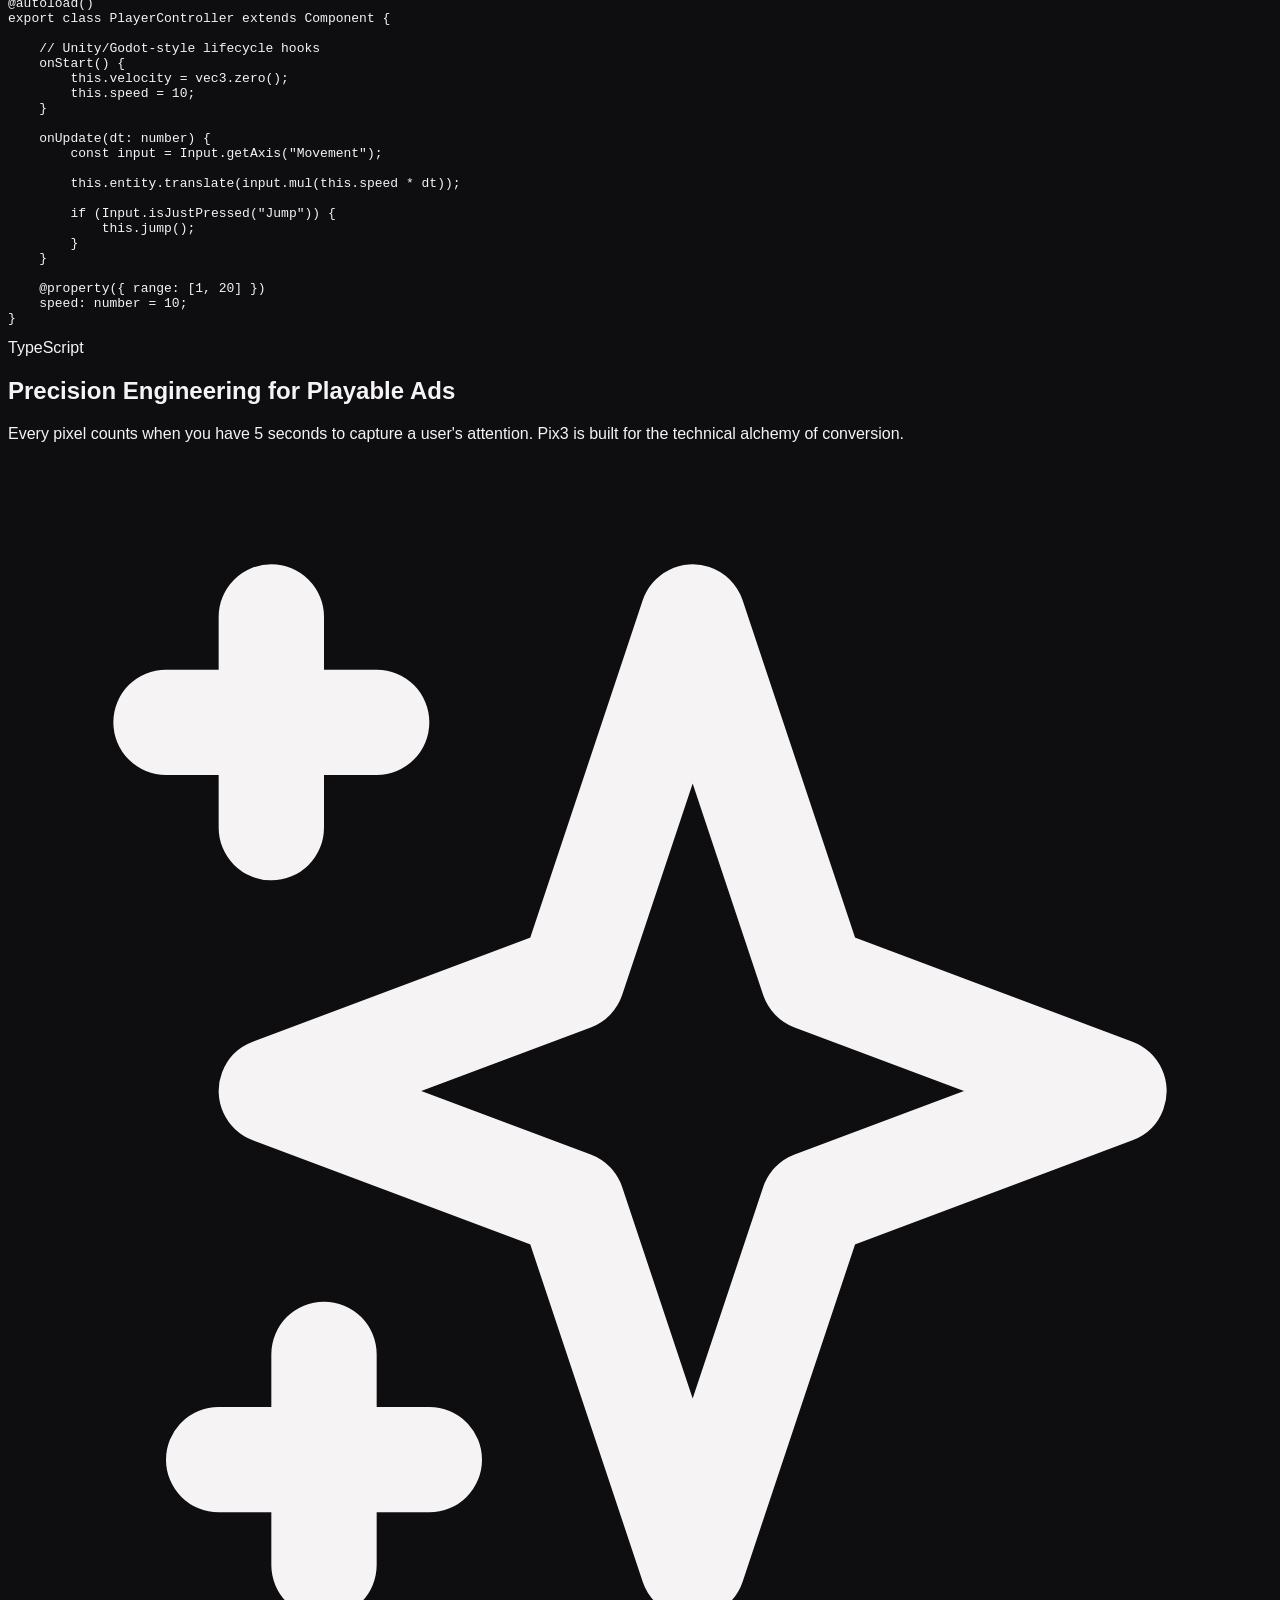
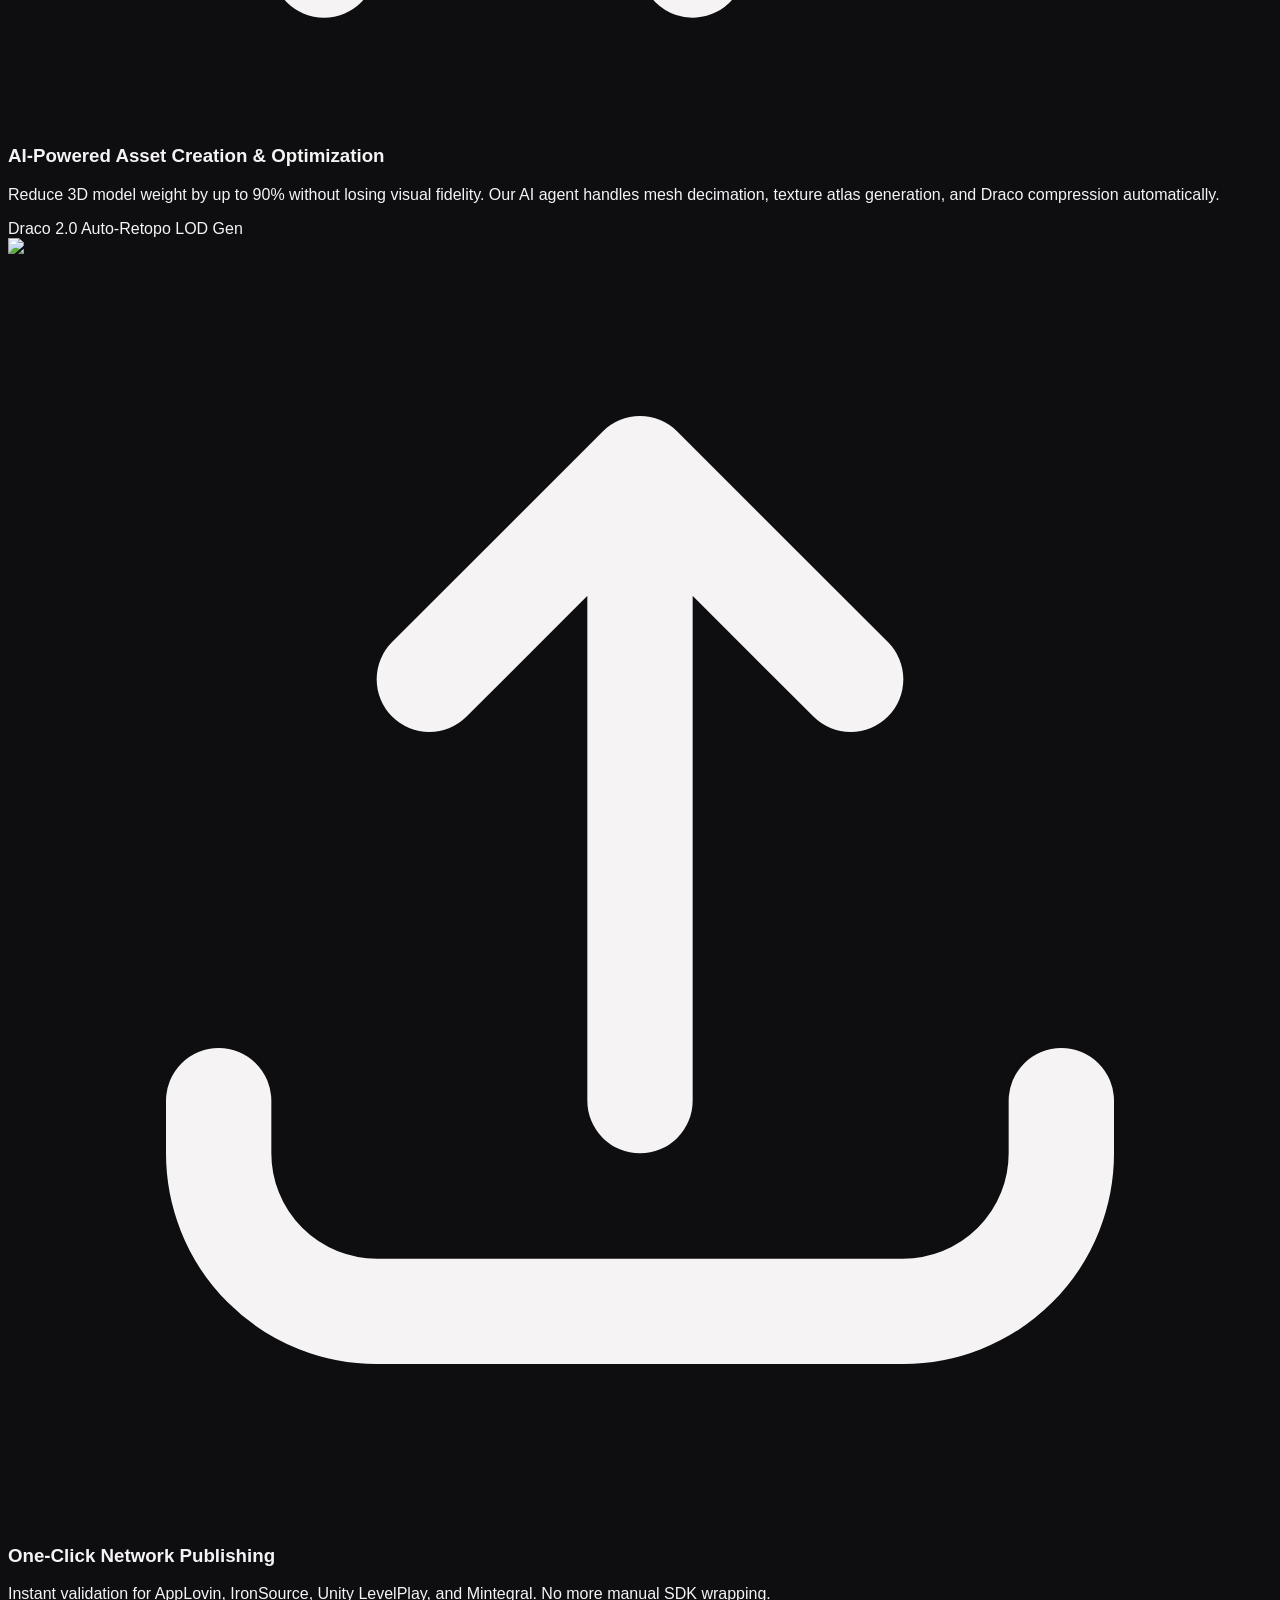
==== commit b8be7b58: "Add Space Grotesk font in WOFF2 format to the project" ====
--- a/src/index.html
+++ b/src/index.html
@@ -28,19 +28,9 @@
     <meta name="twitter:image" content="https://pix3.dev/media/editor-interface.jpg">
     <meta name="twitter:image:alt" content="Pix3 editor interface preview">
     <!-- Preload critical resources -->
-    <link rel="preload" href="https://fonts.gstatic.com/s/inter/v13/UcCO3FwrK3iLTeHuS_fvQtMwCp50KnMw2boKoduKmMEVuLyfAZ9hjp-Ek-_EeA.woff2" as="font" type="font/woff2" crossorigin="anonymous">
-    <link rel="preload" href="https://fonts.gstatic.com/s/spacegrotesk/v16/V8mQoQDjQSkFtoMM3T6r8E7mF71Q-gOoraIAEj7oPVKkkPg.woff2" as="font" type="font/woff2" crossorigin="anonymous">
+    <link rel="preload" href="/fonts/inter.woff2" as="font" type="font/woff2" crossorigin="anonymous">
+    <link rel="preload" href="/fonts/spacegrotesk.woff2" as="font" type="font/woff2" crossorigin="anonymous">
     <link rel="preload" href="media/editor-interface.jpg" as="image">
-
-    <link
-        href="https://fonts.googleapis.com/css2?family=Space+Grotesk:wght@300;400;500;600;700&amp;family=Inter:wght@300;400;500;600;700&amp;display=swap"
-        rel="stylesheet" />
-    <link
-        href="https://fonts.googleapis.com/css2?family=Material+Symbols+Outlined:wght,FILL@100..700,0..1&amp;display=swap"
-        rel="stylesheet" />
-    <link
-        href="https://fonts.googleapis.com/css2?family=Material+Symbols+Outlined:wght,FILL@100..700,0..1&amp;display=swap"
-        rel="stylesheet" />
 
     <link rel="stylesheet" href="./style.css">
 
@@ -113,7 +103,7 @@
             <div class="flex flex-col md:flex-row items-center justify-center gap-4 mb-8">
                 <a href="https://editor.pix3.dev"
                     class="w-full md:w-auto px-8 py-4 bg-primary text-on-primary font-bold rounded-sm text-sm uppercase tracking-widest hover:brightness-110 transition-all inline-flex items-center justify-center gap-2">
-                    <span class="material-symbols-outlined text-lg">open_in_new</span>
+                    <svg class="w-5 h-5" fill="none" stroke="currentColor" viewBox="0 0 24 24" xmlns="http://www.w3.org/2000/svg"><path stroke-linecap="round" stroke-linejoin="round" stroke-width="2" d="M10 6H6a2 2 0 00-2 2v10a2 2 0 002 2h10a2 2 0 002-2v-4M14 4h6m0 0v6m0-6L10 14"></path></svg>
                     Open Editor in Browser
                 </a>
                 <button
@@ -122,7 +112,7 @@
                 </button>
             </div>
             <div class="flex items-center justify-center gap-2 text-sm text-on-surface-variant mb-20">
-                <span class="material-symbols-outlined text-tertiary text-lg" data-icon="bolt">bolt</span>
+                <svg class="w-5 h-5 text-tertiary" fill="currentColor" viewBox="0 0 24 24" xmlns="http://www.w3.org/2000/svg"><path d="M13 10V3L4 14h7v7l9-11h-7z"/></svg>
                 <span>Zero install • Works in any browser • Start in 3 seconds</span>
             </div>
             <!-- Main Editor Visual -->
@@ -162,22 +152,22 @@
         <div class="max-w-7xl mx-auto px-8 flex flex-wrap justify-center md:justify-between items-center gap-8">
             <div
                 class="flex items-center gap-3 grayscale opacity-60 hover:grayscale-0 hover:opacity-100 transition-all">
-                <span class="material-symbols-outlined text-primary" data-icon="terminal">terminal</span>
+                <svg class="w-5 h-5 text-primary" fill="none" stroke="currentColor" viewBox="0 0 24 24" xmlns="http://www.w3.org/2000/svg"><path stroke-linecap="round" stroke-linejoin="round" stroke-width="2" d="M8 9l3 3-3 3m5 0h3M5 20h14a2 2 0 002-2V6a2 2 0 00-2-2H5a2 2 0 00-2 2v12a2 2 0 002 2z"></path></svg>
                 <span class="font-headline font-bold text-sm tracking-widest uppercase">ThreeJS Engine</span>
             </div>
             <div
                 class="flex items-center gap-3 grayscale opacity-60 hover:grayscale-0 hover:opacity-100 transition-all">
-                <span class="material-symbols-outlined text-primary" data-icon="smart_toy">smart_toy</span>
+                <svg class="w-5 h-5 text-primary" fill="none" stroke="currentColor" viewBox="0 0 24 24" xmlns="http://www.w3.org/2000/svg"><path stroke-linecap="round" stroke-linejoin="round" stroke-width="2" d="M9.75 17L9 20l-1 1h8l-1-1-.75-3M3 13h18M5 17h14a2 2 0 002-2V5a2 2 0 00-2-2H5a2 2 0 00-2 2v10a2 2 0 002 2z"></path></svg>
                 <span class="font-headline font-bold text-sm tracking-widest uppercase">AI Agent Integrated</span>
             </div>
             <div
                 class="flex items-center gap-3 grayscale opacity-60 hover:grayscale-0 hover:opacity-100 transition-all">
-                <span class="material-symbols-outlined text-primary" data-icon="install_desktop">install_desktop</span>
+                <svg class="w-5 h-5 text-primary" fill="none" stroke="currentColor" viewBox="0 0 24 24" xmlns="http://www.w3.org/2000/svg"><path stroke-linecap="round" stroke-linejoin="round" stroke-width="2" d="M12 18h.01M8 21h8a2 2 0 002-2V5a2 2 0 00-2-2H8a2 2 0 00-2 2v14a2 2 0 002 2z"></path></svg>
                 <span class="font-headline font-bold text-sm tracking-widest uppercase">Web-Based PWA</span>
             </div>
             <div
                 class="flex items-center gap-3 grayscale opacity-60 hover:grayscale-0 hover:opacity-100 transition-all">
-                <span class="material-symbols-outlined text-primary" data-icon="html">html</span>
+                <svg class="w-5 h-5 text-primary" fill="none" stroke="currentColor" viewBox="0 0 24 24" xmlns="http://www.w3.org/2000/svg"><path stroke-linecap="round" stroke-linejoin="round" stroke-width="2" d="M10 20l4-16m4 4l4 4-4 4M6 16l-4-4 4-4"></path></svg>
                 <span class="font-headline font-bold text-sm tracking-widest uppercase">Client-side WebGL 2.0</span>
             </div>
         </div>
@@ -196,7 +186,7 @@
                     <div class="space-y-4">
                         <div class="flex items-start gap-4 p-4 bg-surface-container rounded-lg border border-outline-variant/10">
                             <div class="w-10 h-10 rounded-lg bg-primary/20 flex items-center justify-center flex-shrink-0">
-                                <span class="material-symbols-outlined text-primary text-xl" data-icon="layers">layers</span>
+                                <svg class="w-6 h-6 text-primary" fill="none" stroke="currentColor" viewBox="0 0 24 24" xmlns="http://www.w3.org/2000/svg"><path stroke-linecap="round" stroke-linejoin="round" stroke-width="2" d="M19 11H5m14 0a2 2 0 012 2v6a2 2 0 01-2 2H5a2 2 0 01-2-2v-6a2 2 0 012-2m14 0V9a2 2 0 00-2-2M5 11V9a2 2 0 012-2m0 0V5a2 2 0 012-2h6a2 2 0 012 2v2M7 7h10"></path></svg>
                             </div>
                             <div>
                                 <h4 class="font-bold text-on-surface mb-1">Single Rendering Context</h4>
@@ -205,7 +195,7 @@
                         </div>
                         <div class="flex items-start gap-4 p-4 bg-surface-container rounded-lg border border-outline-variant/10">
                             <div class="w-10 h-10 rounded-lg bg-tertiary/20 flex items-center justify-center flex-shrink-0">
-                                <span class="material-symbols-outlined text-tertiary text-xl" data-icon="contrast">contrast</span>
+                                <svg class="w-6 h-6 text-tertiary" fill="none" stroke="currentColor" viewBox="0 0 24 24" xmlns="http://www.w3.org/2000/svg"><path stroke-linecap="round" stroke-linejoin="round" stroke-width="2" d="M20.354 15.354A9 9 0 018.646 3.646 9.003 9.003 0 0012 21a9.003 9.003 0 008.354-5.646z"></path></svg>
                             </div>
                             <div>
                                 <h4 class="font-bold text-on-surface mb-1">Zero-Overhead Interoperability</h4>
@@ -267,8 +257,7 @@
                     class="md:col-span-8 bg-surface-container-low rounded-lg p-8 border border-outline-variant/10 hover:border-primary/30 transition-colors">
                     <div class="flex flex-col md:flex-row gap-8 h-full">
                         <div class="flex-1">
-                            <span class="material-symbols-outlined text-primary text-4xl mb-4"
-                                data-icon="auto_awesome">auto_awesome</span>
+                            <svg class="w-8 h-8 text-primary mb-4" fill="none" stroke="currentColor" viewBox="0 0 24 24" xmlns="http://www.w3.org/2000/svg"><path stroke-linecap="round" stroke-linejoin="round" stroke-width="2" d="M5 3v4M3 5h4M6 17v4m-2-2h4m5-16l2.286 6.857L21 12l-5.714 2.143L13 21l-2.286-6.857L5 12l5.714-2.143L13 3z"></path></svg>
                             <h3 class="font-headline text-2xl font-bold mb-3 text-on-surface">AI-Powered Asset Creation
                                 &amp; Optimization</h3>
                             <p class="text-on-surface-variant text-sm leading-relaxed mb-6">
@@ -299,8 +288,7 @@
                 <!-- Feature 2: One-Click Publishing -->
                 <div
                     class="md:col-span-4 bg-surface-container-low rounded-lg p-8 border border-outline-variant/10 hover:border-primary/30 transition-colors">
-                    <span class="material-symbols-outlined text-primary text-4xl mb-4"
-                        data-icon="publish">publish</span>
+                    <svg class="w-8 h-8 text-primary mb-4" fill="none" stroke="currentColor" viewBox="0 0 24 24" xmlns="http://www.w3.org/2000/svg"><path stroke-linecap="round" stroke-linejoin="round" stroke-width="2" d="M4 16v1a3 3 0 003 3h10a3 3 0 003-3v-1m-4-8l-4-4m0 0L8 8m4-4v12"></path></svg>
                     <h3 class="font-headline text-2xl font-bold mb-3 text-on-surface">One-Click Network Publishing</h3>
                     <p class="text-on-surface-variant text-sm leading-relaxed mb-6">
                         Instant validation for AppLovin, IronSource, Unity LevelPlay, and Mintegral. No more manual SDK
@@ -322,7 +310,7 @@
                 <!-- Feature 3: Real-Time Collab -->
                 <div
                     class="md:col-span-5 bg-surface-container-low rounded-lg p-8 border border-outline-variant/10 hover:border-primary/30 transition-colors">
-                    <span class="material-symbols-outlined text-primary text-4xl mb-4" data-icon="groups">groups</span>
+                    <svg class="w-8 h-8 text-primary mb-4" fill="none" stroke="currentColor" viewBox="0 0 24 24" xmlns="http://www.w3.org/2000/svg"><path stroke-linecap="round" stroke-linejoin="round" stroke-width="2" d="M12 4.354a4 4 0 110 5.292M15 21H3v-1a6 6 0 0112 0v1zm0 0h6v-1a6 6 0 00-9-5.197M13 7a4 4 0 11-8 0 4 4 0 018 0z"></path></svg>
                     <h3 class="font-headline text-2xl font-bold mb-3 text-on-surface">Figma for 3D Games</h3>
                     <p class="text-on-surface-variant text-sm leading-relaxed">
                         Collaborate in real-time. Designers edit materials while developers debug logic in the same
@@ -334,8 +322,7 @@
                     class="md:col-span-7 bg-surface-container-low rounded-lg p-8 border border-outline-variant/10 hover:border-primary/30 transition-colors">
                     <div class="flex flex-col md:flex-row gap-8 items-center">
                         <div class="flex-1">
-                            <span class="material-symbols-outlined text-primary text-4xl mb-4"
-                                data-icon="grid_view">grid_view</span>
+                            <svg class="w-8 h-8 text-primary mb-4" fill="none" stroke="currentColor" viewBox="0 0 24 24" xmlns="http://www.w3.org/2000/svg"><path stroke-linecap="round" stroke-linejoin="round" stroke-width="2" d="M4 6a2 2 0 012-2h2a2 2 0 012 2v2a2 2 0 01-2 2H6a2 2 0 01-2-2V6zM14 6a2 2 0 012-2h2a2 2 0 012 2v2a2 2 0 01-2 2h-2a2 2 0 01-2-2V6zM4 16a2 2 0 012-2h2a2 2 0 012 2v2a2 2 0 01-2 2H6a2 2 0 01-2-2v-2zM14 16a2 2 0 012-2h2a2 2 0 012 2v2a2 2 0 01-2 2h-2a2 2 0 01-2-2v-2z"></path></svg>
                             <h3 class="font-headline text-2xl font-bold mb-3 text-on-surface">AI Compositor &amp;
                                 Library</h3>
                             <p class="text-on-surface-variant text-sm leading-relaxed">
@@ -369,7 +356,7 @@
             <div class="grid grid-cols-1 md:grid-cols-3 gap-6">
                 <div class="bg-surface-container-low rounded-lg p-6 border border-outline-variant/10">
                     <div class="w-12 h-12 rounded-lg bg-primary/20 flex items-center justify-center mb-4">
-                        <span class="material-symbols-outlined text-primary text-2xl" data-icon="code">code</span>
+                        <svg class="w-6 h-6 text-primary" fill="none" stroke="currentColor" viewBox="0 0 24 24" xmlns="http://www.w3.org/2000/svg"><path stroke-linecap="round" stroke-linejoin="round" stroke-width="2" d="M10 20l4-16m4 4l4 4-4 4M6 16l-4-4 4-4"></path></svg>
                     </div>
                     <h3 class="font-headline text-xl font-bold mb-3 text-on-surface">TypeScript First</h3>
                     <p class="text-sm text-on-surface-variant mb-4">Full type safety with IDE autocomplete. Your game logic is just TypeScript classes with decorators.</p>
@@ -378,7 +365,7 @@
                 </div>
                 <div class="bg-surface-container-low rounded-lg p-6 border border-outline-variant/10">
                     <div class="w-12 h-12 rounded-lg bg-primary/20 flex items-center justify-center mb-4">
-                        <span class="material-symbols-outlined text-primary text-2xl" data-icon="bolt">bolt</span>
+                        <svg class="w-6 h-6 text-primary" fill="currentColor" viewBox="0 0 24 24" xmlns="http://www.w3.org/2000/svg"><path d="M13 10V3L4 14h7v7l9-11h-7z"/></svg>
                     </div>
                     <h3 class="font-headline text-xl font-bold mb-3 text-on-surface">Autoload Singletons</h3>
                     <p class="text-sm text-on-surface-variant mb-4">Just add @autoload() — your services are available everywhere instantly, like Godot's autoloads.</p>
@@ -389,7 +376,7 @@
                 </div>
                 <div class="bg-surface-container-low rounded-lg p-6 border border-outline-variant/10">
                     <div class="w-12 h-12 rounded-lg bg-primary/20 flex items-center justify-center mb-4">
-                        <span class="material-symbols-outlined text-primary text-2xl" data-icon="view_in_ar">view_in_ar</span>
+                        <svg class="w-6 h-6 text-primary" fill="none" stroke="currentColor" viewBox="0 0 24 24" xmlns="http://www.w3.org/2000/svg"><path stroke-linecap="round" stroke-linejoin="round" stroke-width="2" d="M21 12a9 9 0 01-9 9m9-9a9 9 0 00-9-9m9 9H3m9 9a9 9 0 01-9-9m9 9c1.657 0 3-4.03 3-9s-1.343-9-3-9m0 18c-1.657 0-3-4.03-3-9s1.343-9 3-9m-9 9a9 9 0 019-9"></path></svg>
                     </div>
                     <h3 class="font-headline text-xl font-bold mb-3 text-on-surface">Component System</h3>
                     <p class="text-sm text-on-surface-variant mb-4">ECS-inspired component model. Each entity is a collection of behaviors you can compose.</p>
@@ -416,8 +403,7 @@
                 <ul class="space-y-4">
                     <li class="flex items-start gap-4">
                         <div class="mt-1 w-5 h-5 rounded-full bg-primary/20 flex items-center justify-center">
-                            <span class="material-symbols-outlined text-primary text-[12px]"
-                                data-icon="done">done</span>
+                            <svg class="w-3 h-3 text-primary" fill="none" stroke="currentColor" viewBox="0 0 24 24" xmlns="http://www.w3.org/2000/svg"><path stroke-linecap="round" stroke-linejoin="round" stroke-width="3" d="M5 13l4 4L19 7"></path></svg>
                         </div>
                         <div>
                             <span class="font-bold text-on-surface block">Instant Web Portals</span>
@@ -427,8 +413,7 @@
                     </li>
                     <li class="flex items-start gap-4">
                         <div class="mt-1 w-5 h-5 rounded-full bg-primary/20 flex items-center justify-center">
-                            <span class="material-symbols-outlined text-primary text-[12px]"
-                                data-icon="done">done</span>
+                            <svg class="w-3 h-3 text-primary" fill="none" stroke="currentColor" viewBox="0 0 24 24" xmlns="http://www.w3.org/2000/svg"><path stroke-linecap="round" stroke-linejoin="round" stroke-width="3" d="M5 13l4 4L19 7"></path></svg>
                         </div>
                         <div>
                             <span class="font-bold text-on-surface block">Native Store Wrappers</span>
@@ -448,8 +433,7 @@
                             src="media/bridge-visual.png" />
                     </picture>
                     <div class="absolute inset-0 flex items-center justify-center">
-                        <span class="material-symbols-outlined text-primary text-6xl opacity-30"
-                            data-icon="rocket_launch">rocket_launch</span>
+                        <svg class="w-24 h-24 text-primary opacity-30" fill="none" stroke="currentColor" viewBox="0 0 24 24" xmlns="http://www.w3.org/2000/svg"><path stroke-linecap="round" stroke-linejoin="round" stroke-width="2" d="M15.585 15.585a6.215 6.215 0 001.353-1.353L21 10.322a3.522 3.522 0 10-4.981-4.981l-3.91 3.91a6.215 6.215 0 00-1.353 1.353m5.829 5.829a6.215 6.215 0 01-1.353 1.353L10.322 21a3.522 3.522 0 11-4.981-4.981l3.91-3.91a6.215 6.215 0 011.353-1.353m5.829 5.829a6.215 6.215 0 11-5.83-5.83"></path></svg>
                     </div>
                 </div>
             </div>
@@ -523,12 +507,8 @@
                 <span class="font-['Inter'] text-xs text-zinc-500">© 2024 Pix3 Technologies. Built for the Technical
                     Alchemist.</span>
                 <div class="flex gap-6">
-                    <span
-                        class="material-symbols-outlined text-zinc-700 hover:text-primary transition-colors cursor-pointer"
-                        data-icon="language">language</span>
-                    <span
-                        class="material-symbols-outlined text-zinc-700 hover:text-primary transition-colors cursor-pointer"
-                        data-icon="settings">settings</span>
+                    <svg class="w-5 h-5 text-zinc-700 hover:text-primary transition-colors cursor-pointer" fill="none" stroke="currentColor" viewBox="0 0 24 24" xmlns="http://www.w3.org/2000/svg"><path stroke-linecap="round" stroke-linejoin="round" stroke-width="2" d="M21 12a9 9 0 01-9 9m9-9a9 9 0 00-9-9m9 9H3m9 9a9 9 0 01-9-9m9 9c1.657 0 3-4.03 3-9s-1.343-9-3-9m0 18c-1.657 0-3-4.03-3-9s1.343-9 3-9m-9 9a9 9 0 019-9"></path></svg>
+                    <svg class="w-5 h-5 text-zinc-700 hover:text-primary transition-colors cursor-pointer" fill="none" stroke="currentColor" viewBox="0 0 24 24" xmlns="http://www.w3.org/2000/svg"><path stroke-linecap="round" stroke-linejoin="round" stroke-width="2" d="M10.325 4.317c.426-1.756 2.924-1.756 3.35 0a1.724 1.724 0 002.573 1.066c1.543-.94 3.31.826 2.37 2.37a1.724 1.724 0 001.065 2.572c1.756.426 1.756 2.924 0 3.35a1.724 1.724 0 00-1.066 2.573c.94 1.543-.826 3.31-2.37 2.37a1.724 1.724 0 00-2.572 1.065c-.426 1.756-2.924 1.756-3.35 0a1.724 1.724 0 00-2.573-1.066c-1.543.94-3.31-.826-2.37-2.37a1.724 1.724 0 00-1.065-2.572c-1.756-.426-1.756-2.924 0-3.35a1.724 1.724 0 001.066-2.573c-.94-1.543.826-3.31 2.37-2.37.996.608 2.296.07 2.572-1.065z"></path><path stroke-linecap="round" stroke-linejoin="round" stroke-width="2" d="M15 12a3 3 0 11-6 0 3 3 0 016 0z"></path></svg>
                 </div>
             </div>
         </div>
--- a/src/style.css
+++ b/src/style.css
@@ -0,0 +1,104 @@
+@import "tailwindcss";
+
+@font-face {
+  font-family: 'Inter';
+  font-style: normal;
+  font-weight: 300 700;
+  font-display: swap;
+  src: url('/fonts/inter.woff2') format('woff2');
+}
+
+@font-face {
+  font-family: 'Space Grotesk';
+  font-style: normal;
+  font-weight: 300 700;
+  font-display: swap;
+  src: url('/fonts/spacegrotesk.woff2') format('woff2');
+}
+
+@theme {
+  --color-on-surface: #f6f3f5;
+  --color-on-error-container: #ffd2c8;
+  --color-secondary-fixed: #e3e2e2;
+  --color-secondary: #e3e2e2;
+  --color-surface: #0e0e10;
+  --color-on-background: #f6f3f5;
+  --color-surface-container-low: #131315;
+  --color-tertiary: #b8ffe9;
+  --color-primary: #fbcc48;
+  --color-surface-tint: #fbcc48;
+  --color-on-tertiary-container: #005d4c;
+  --color-on-secondary-fixed: #3e3f40;
+  --color-tertiary-fixed-dim: #4decc8;
+  --color-on-primary-fixed-variant: #654d00;
+  --color-inverse-on-surface: #555557;
+  --color-tertiary-dim: #45e7c3;
+  --color-secondary-dim: #d5d4d4;
+  --color-on-tertiary-fixed-variant: #006855;
+  --color-on-error: #450900;
+  --color-on-tertiary: #006654;
+  --color-surface-variant: #262528;
+  --color-surface-dim: #0e0e10;
+  --color-surface-container-high: #1f1f22;
+  --color-primary-container: #c59b14;
+  --color-on-primary: #5a4400;
+  --color-primary-dim: #ecbe3b;
+  --color-on-secondary-fixed-variant: #5b5c5c;
+  --color-tertiary-fixed: #5ffbd6;
+  --color-error-dim: #d53d18;
+  --color-on-secondary: #515252;
+  --color-on-tertiary-fixed: #00483b;
+  --color-on-primary-fixed: #433200;
+  --color-on-secondary-container: #d1d0d0;
+  --color-on-primary-container: #2d2100;
+  --color-error-container: #b92902;
+  --color-background: #0e0e10;
+  --color-outline-variant: #48474a;
+  --color-tertiary-container: #5ffbd6;
+  --color-inverse-surface: #fcf8fb;
+  --color-surface-bright: #2c2c2f;
+  --color-primary-fixed: #fbcc48;
+  --color-surface-container-lowest: #000000;
+  --color-secondary-fixed-dim: #d5d4d4;
+  --color-error: #ff7351;
+  --color-primary-fixed-dim: #ecbe3b;
+  --color-surface-container-highest: #262528;
+  --color-on-surface-variant: #acaaad;
+  --color-inverse-primary: #775b00;
+  --color-surface-container: #19191c;
+  --color-secondary-container: #464747;
+  --color-outline: #767577;
+
+  --font-family-headline: 'Space Grotesk', sans-serif;
+  --font-family-body: 'Inter', sans-serif;
+  --font-family-label: 'Inter', sans-serif;
+
+  --radius: 0.125rem;
+  --radius-lg: 0.25rem;
+  --radius-xl: 0.5rem;
+  --radius-full: 0.75rem;
+}
+
+@layer utilities {
+  .font-headline {
+    font-family: 'Space Grotesk', sans-serif;
+  }
+  .font-body {
+    font-family: 'Inter', sans-serif;
+  }
+}
+
+.glass-panel {
+    background: rgba(44, 44, 47, 0.6);
+    backdrop-filter: blur(12px);
+}
+
+.hero-gradient {
+    background: radial-gradient(circle at 50% 50%, rgba(251, 204, 72, 0.08) 0%, rgba(14, 14, 16, 0) 70%);
+}
+
+body {
+    font-family: 'Inter', sans-serif;
+    background-color: #0e0e10;
+    color: #f6f3f5;
+}
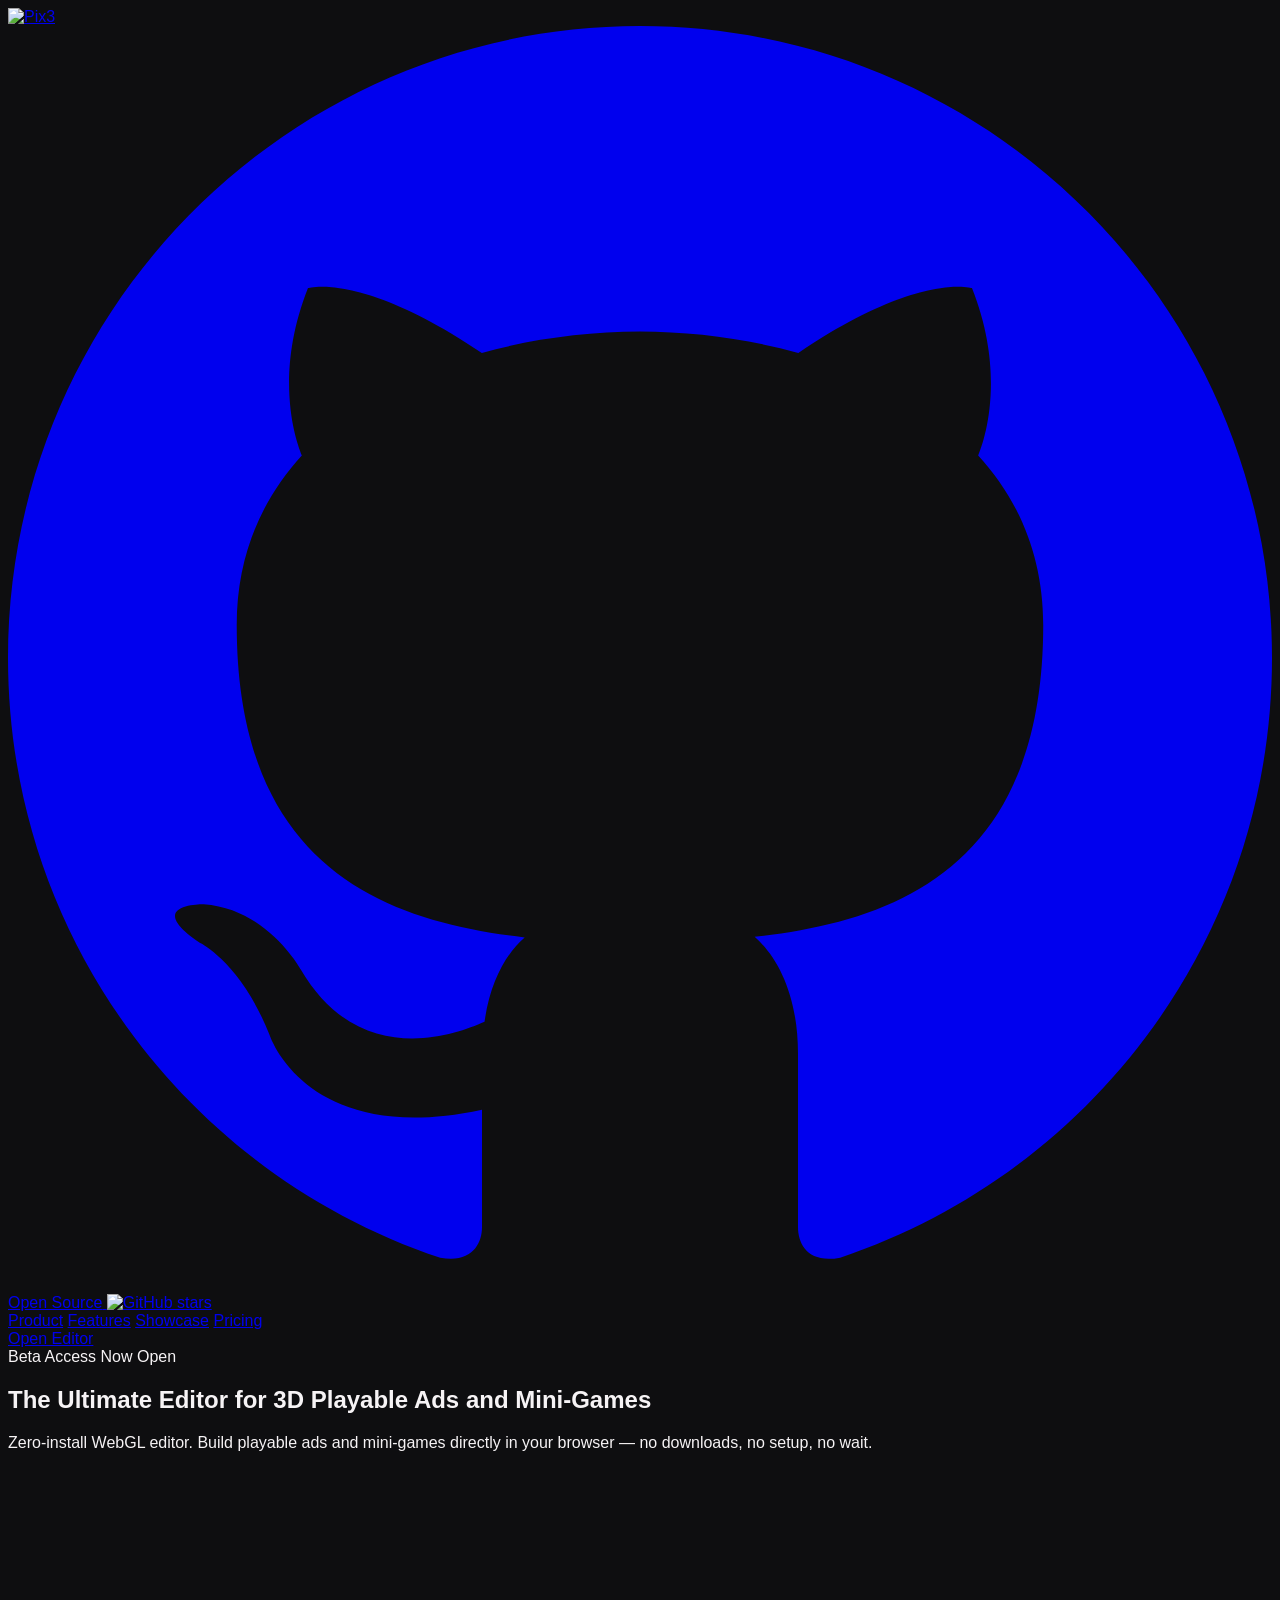
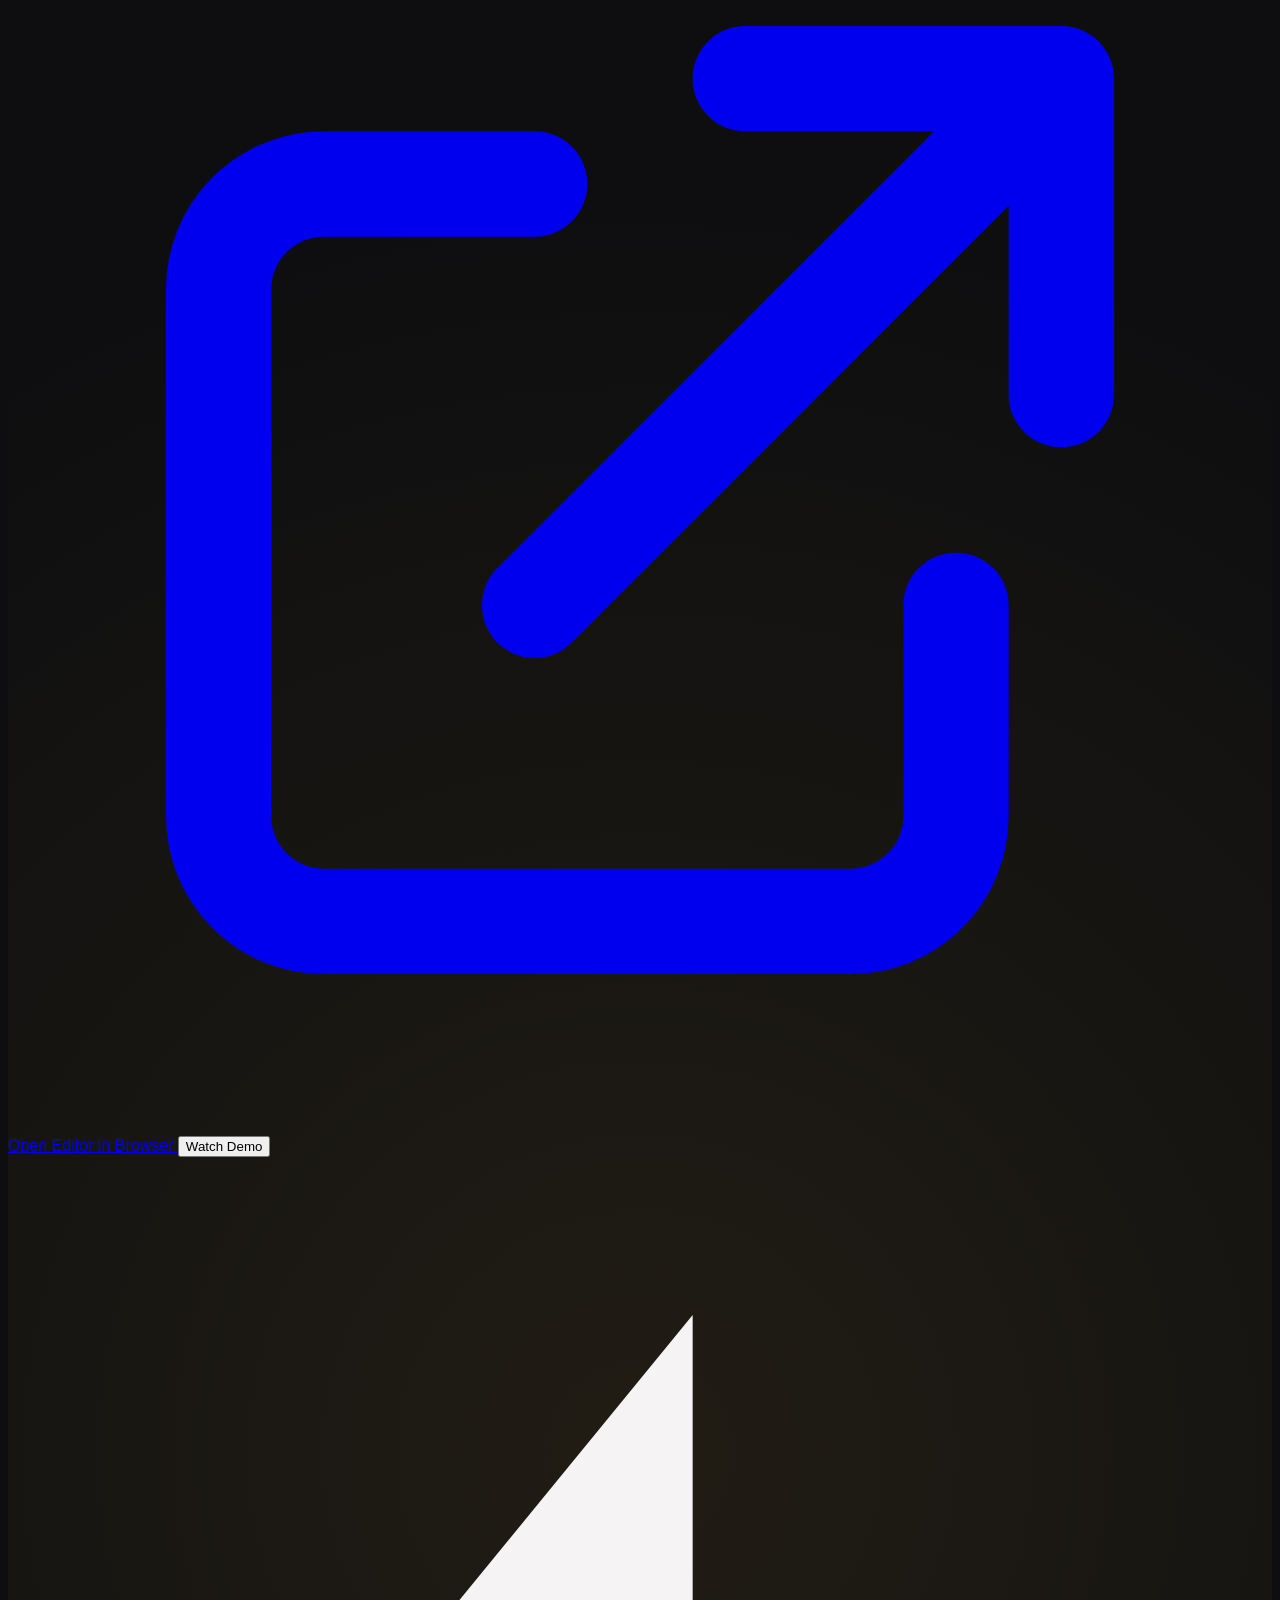
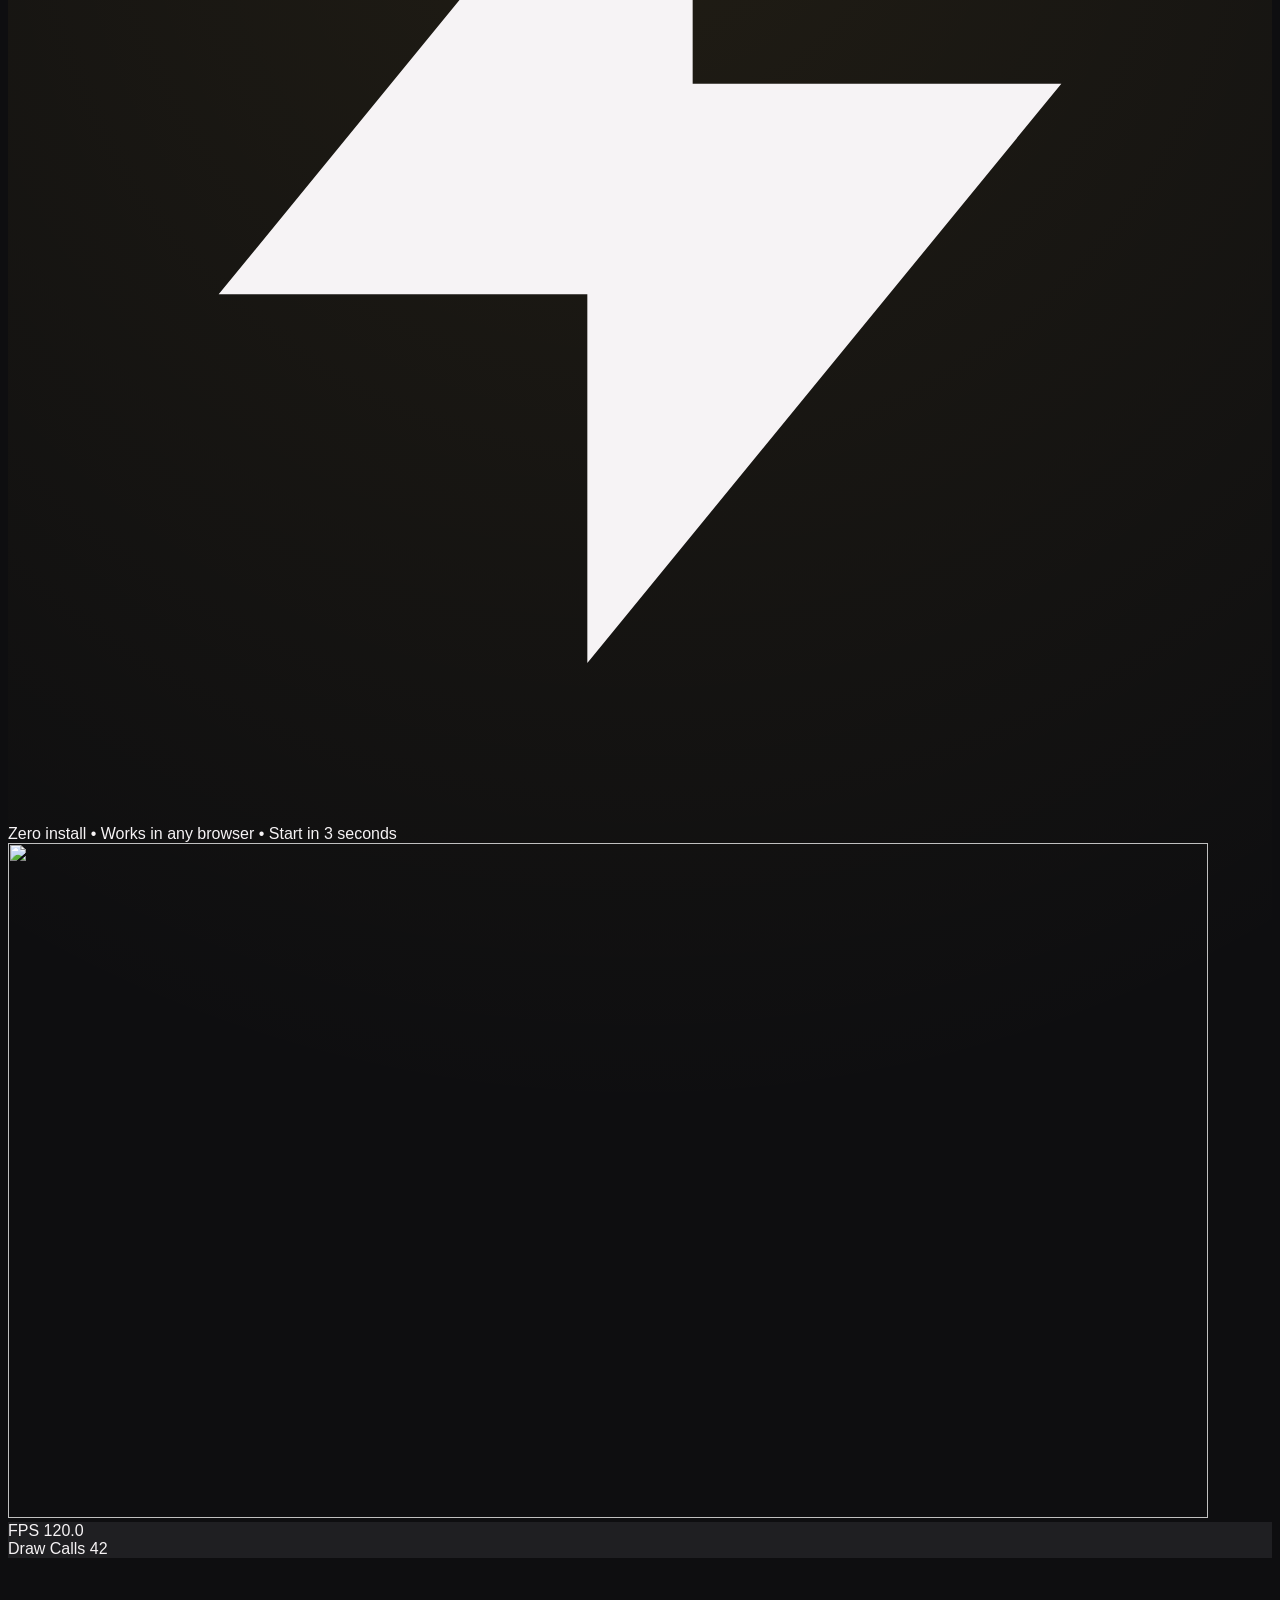
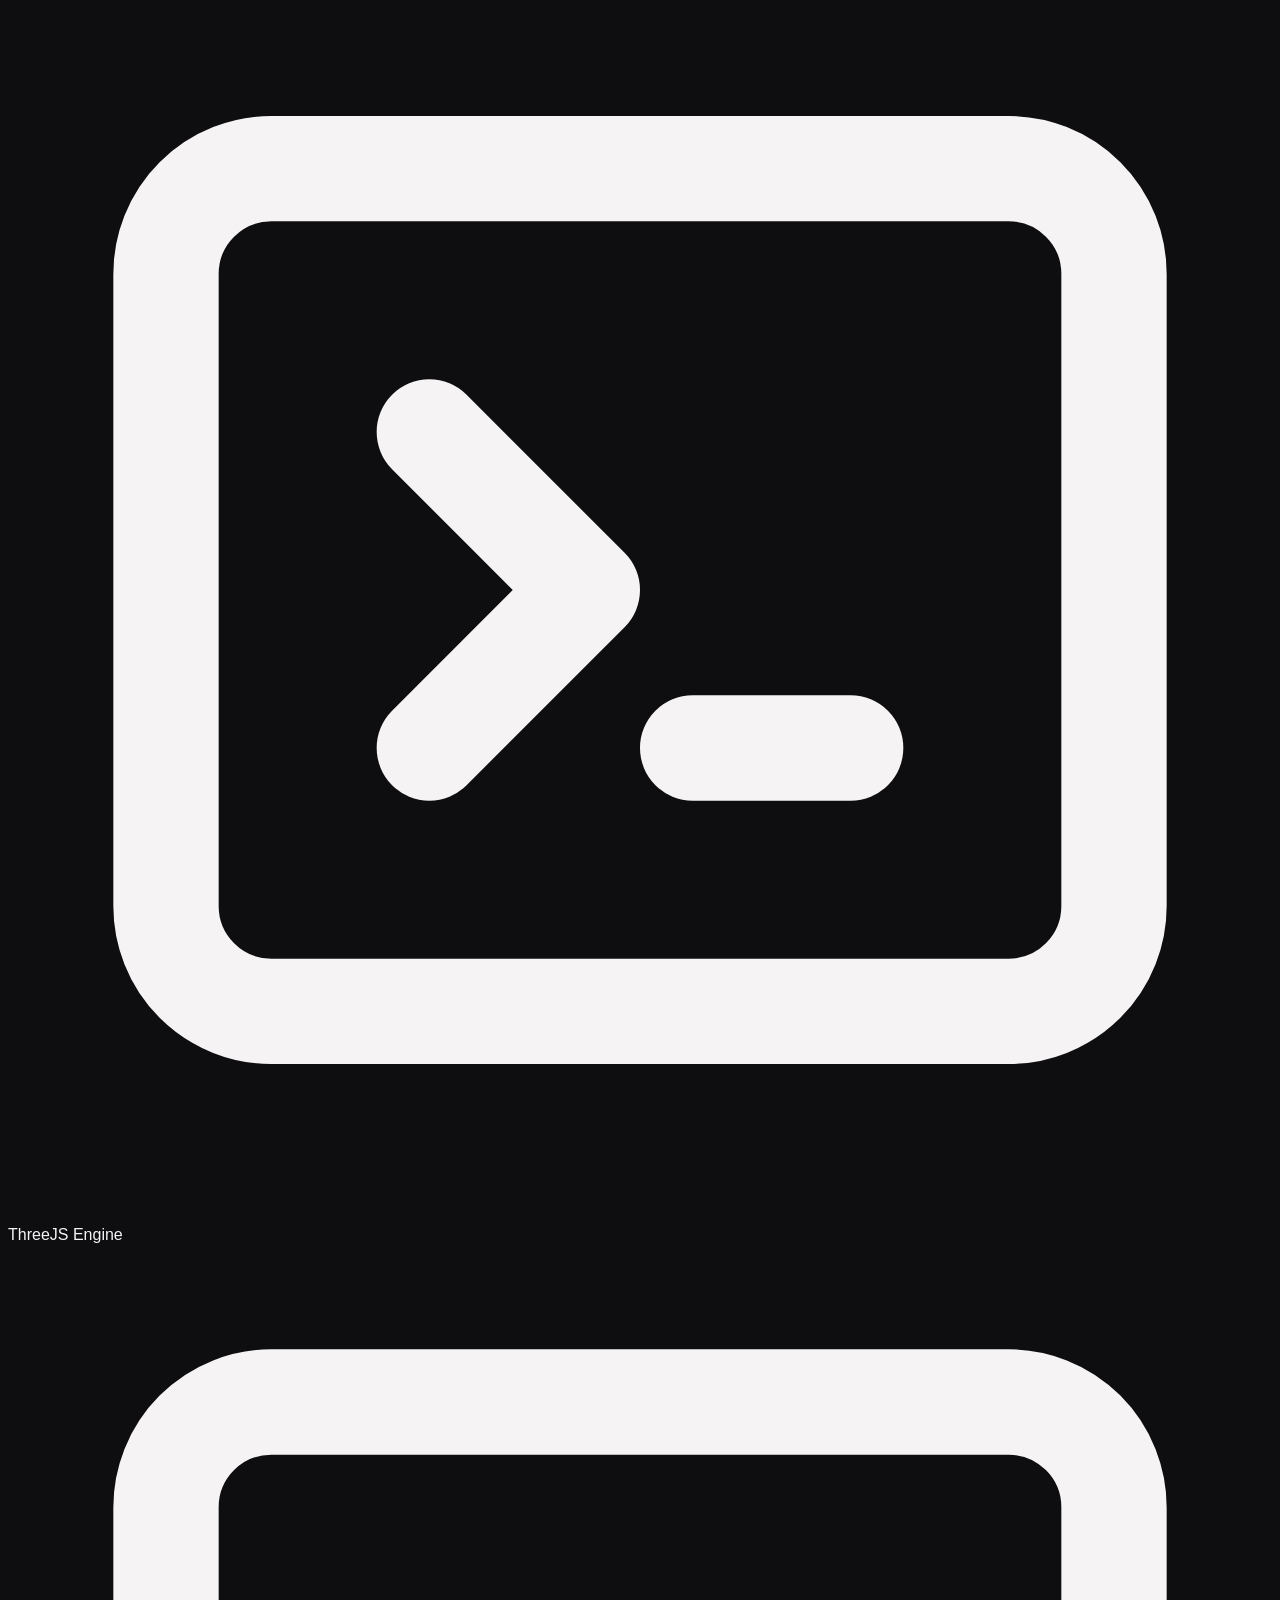
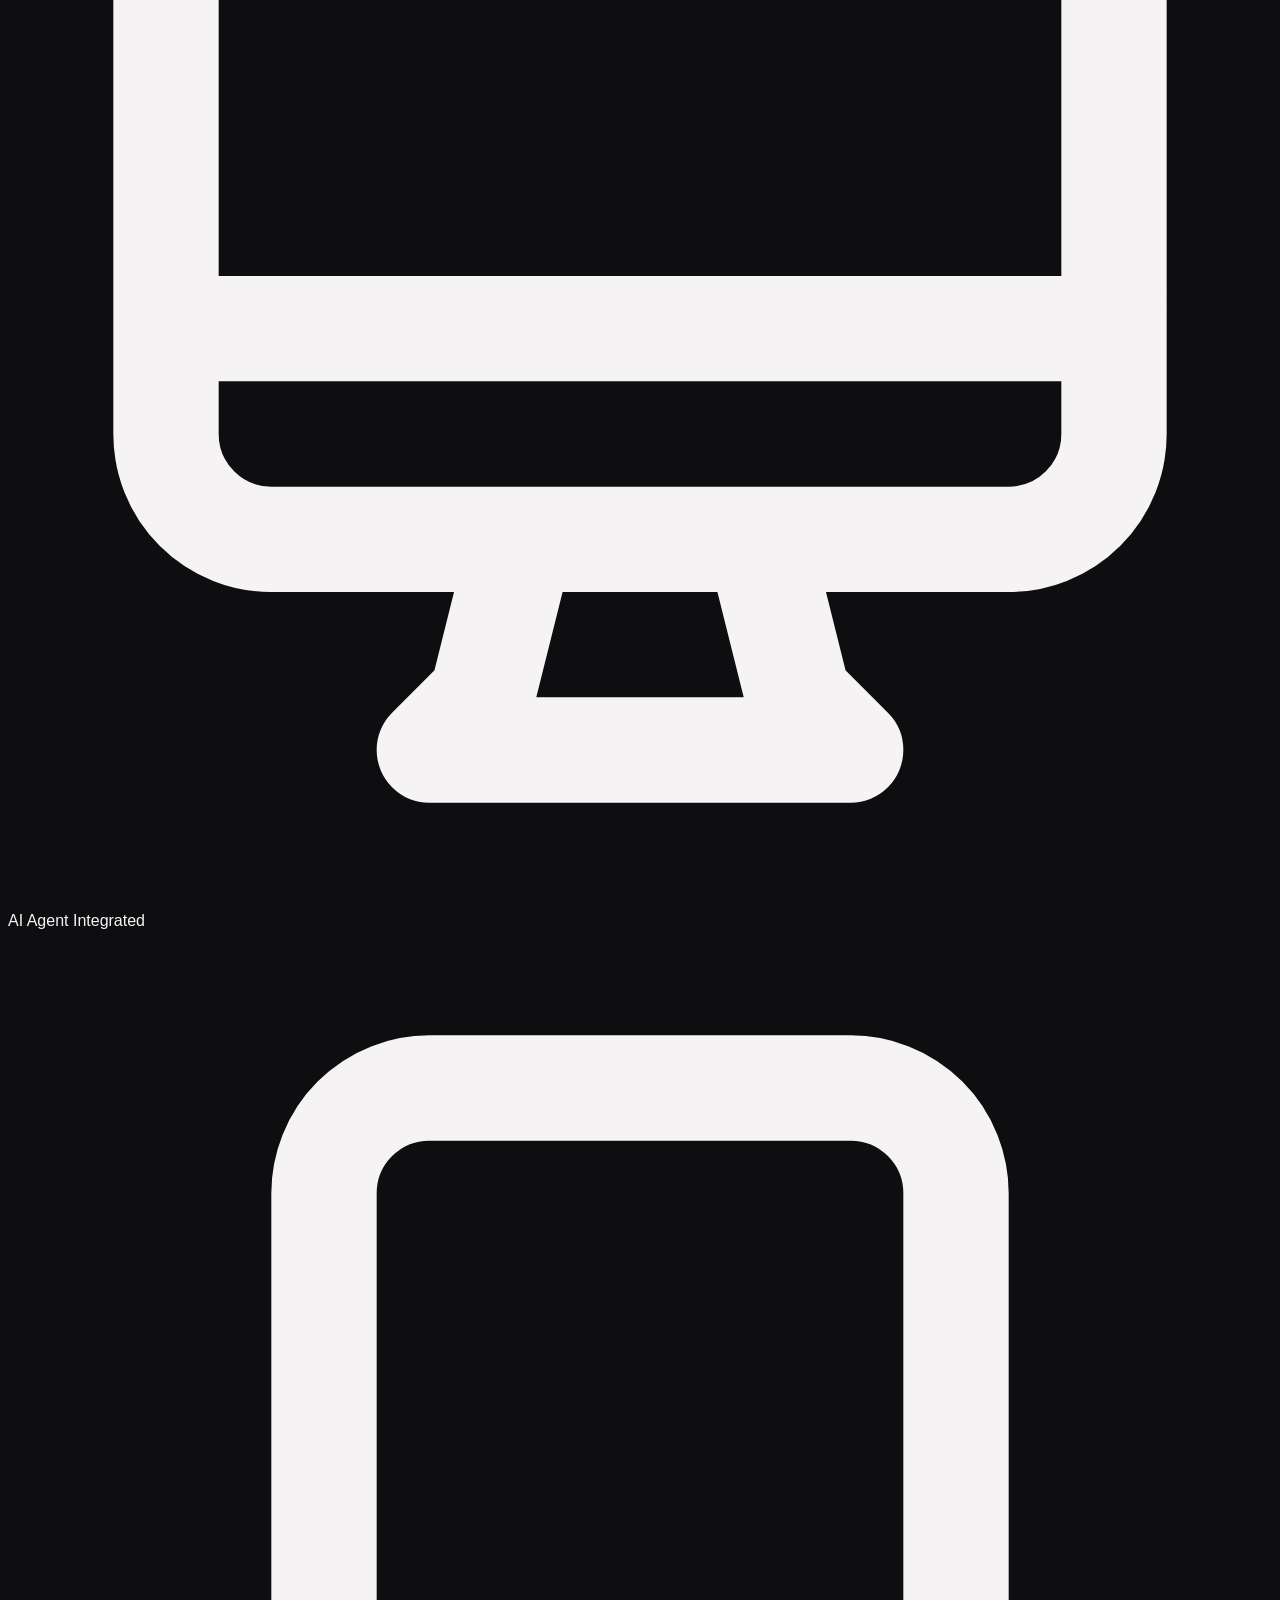
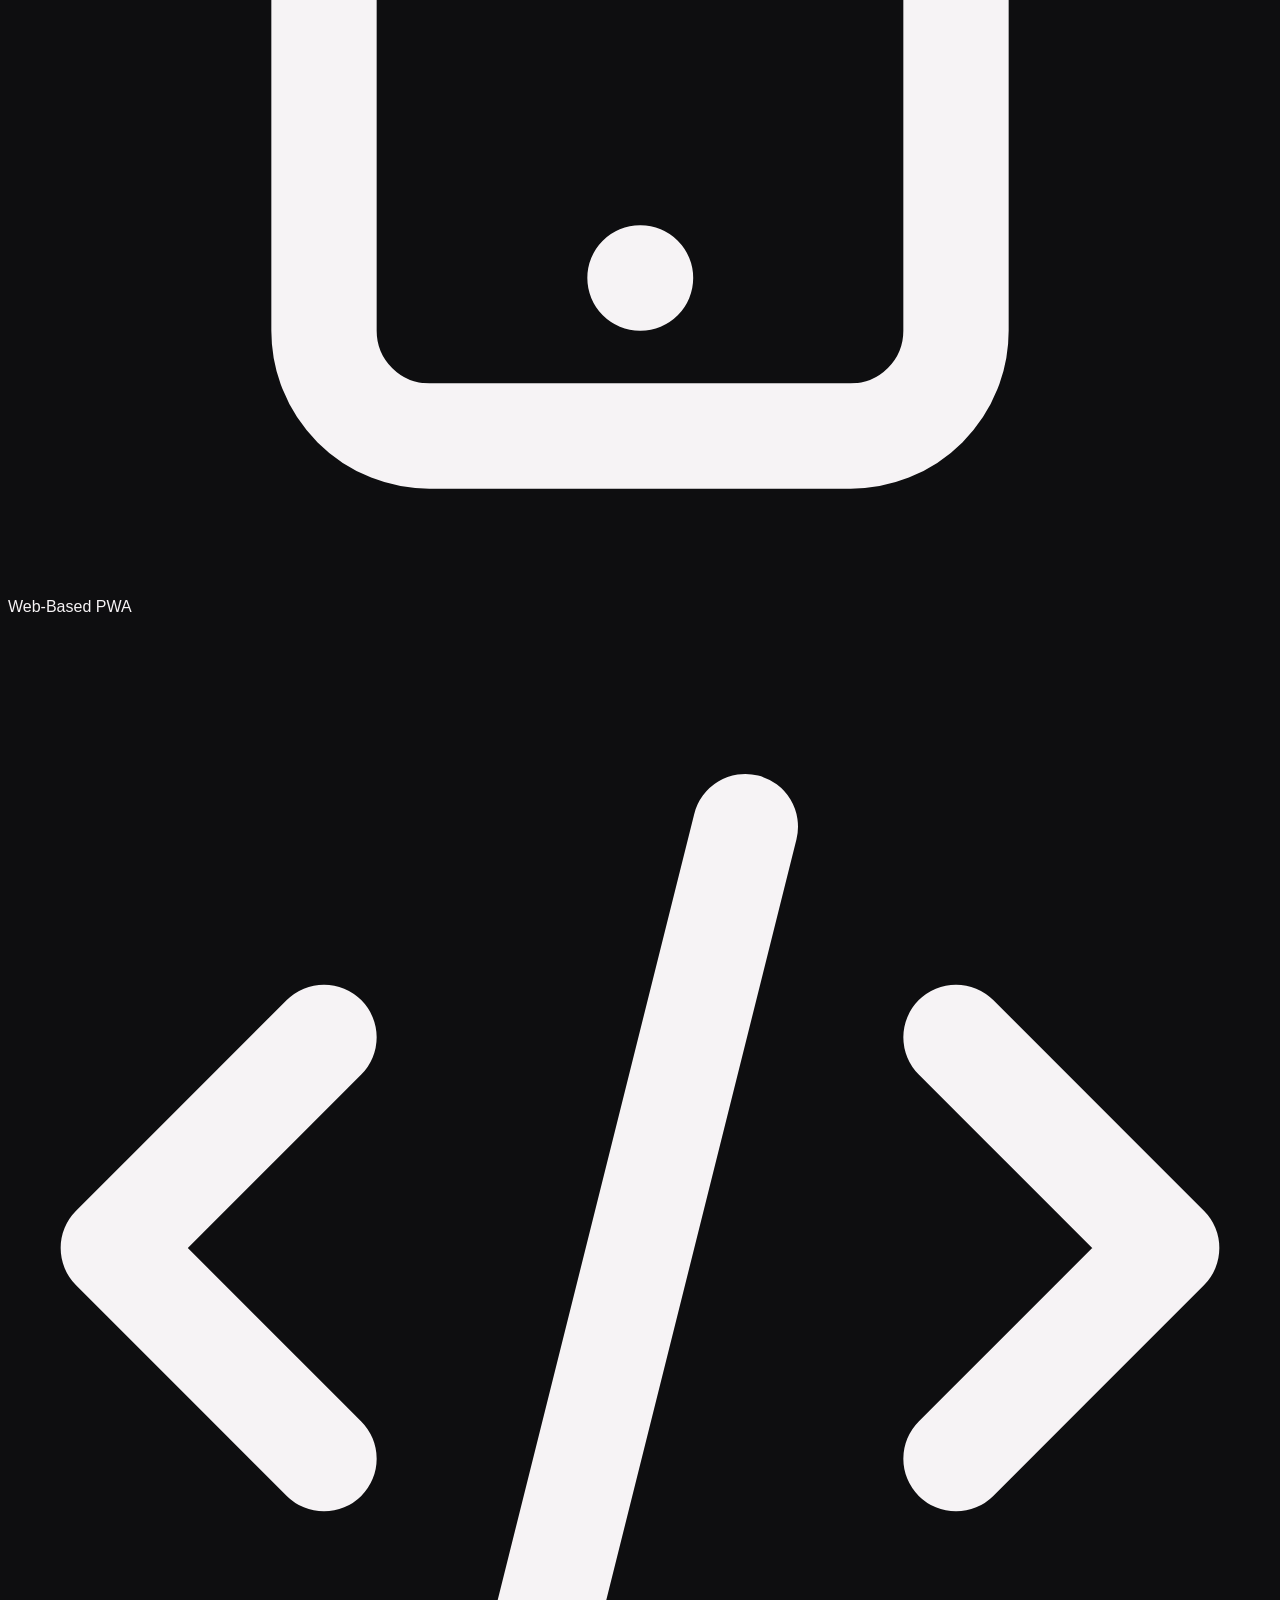
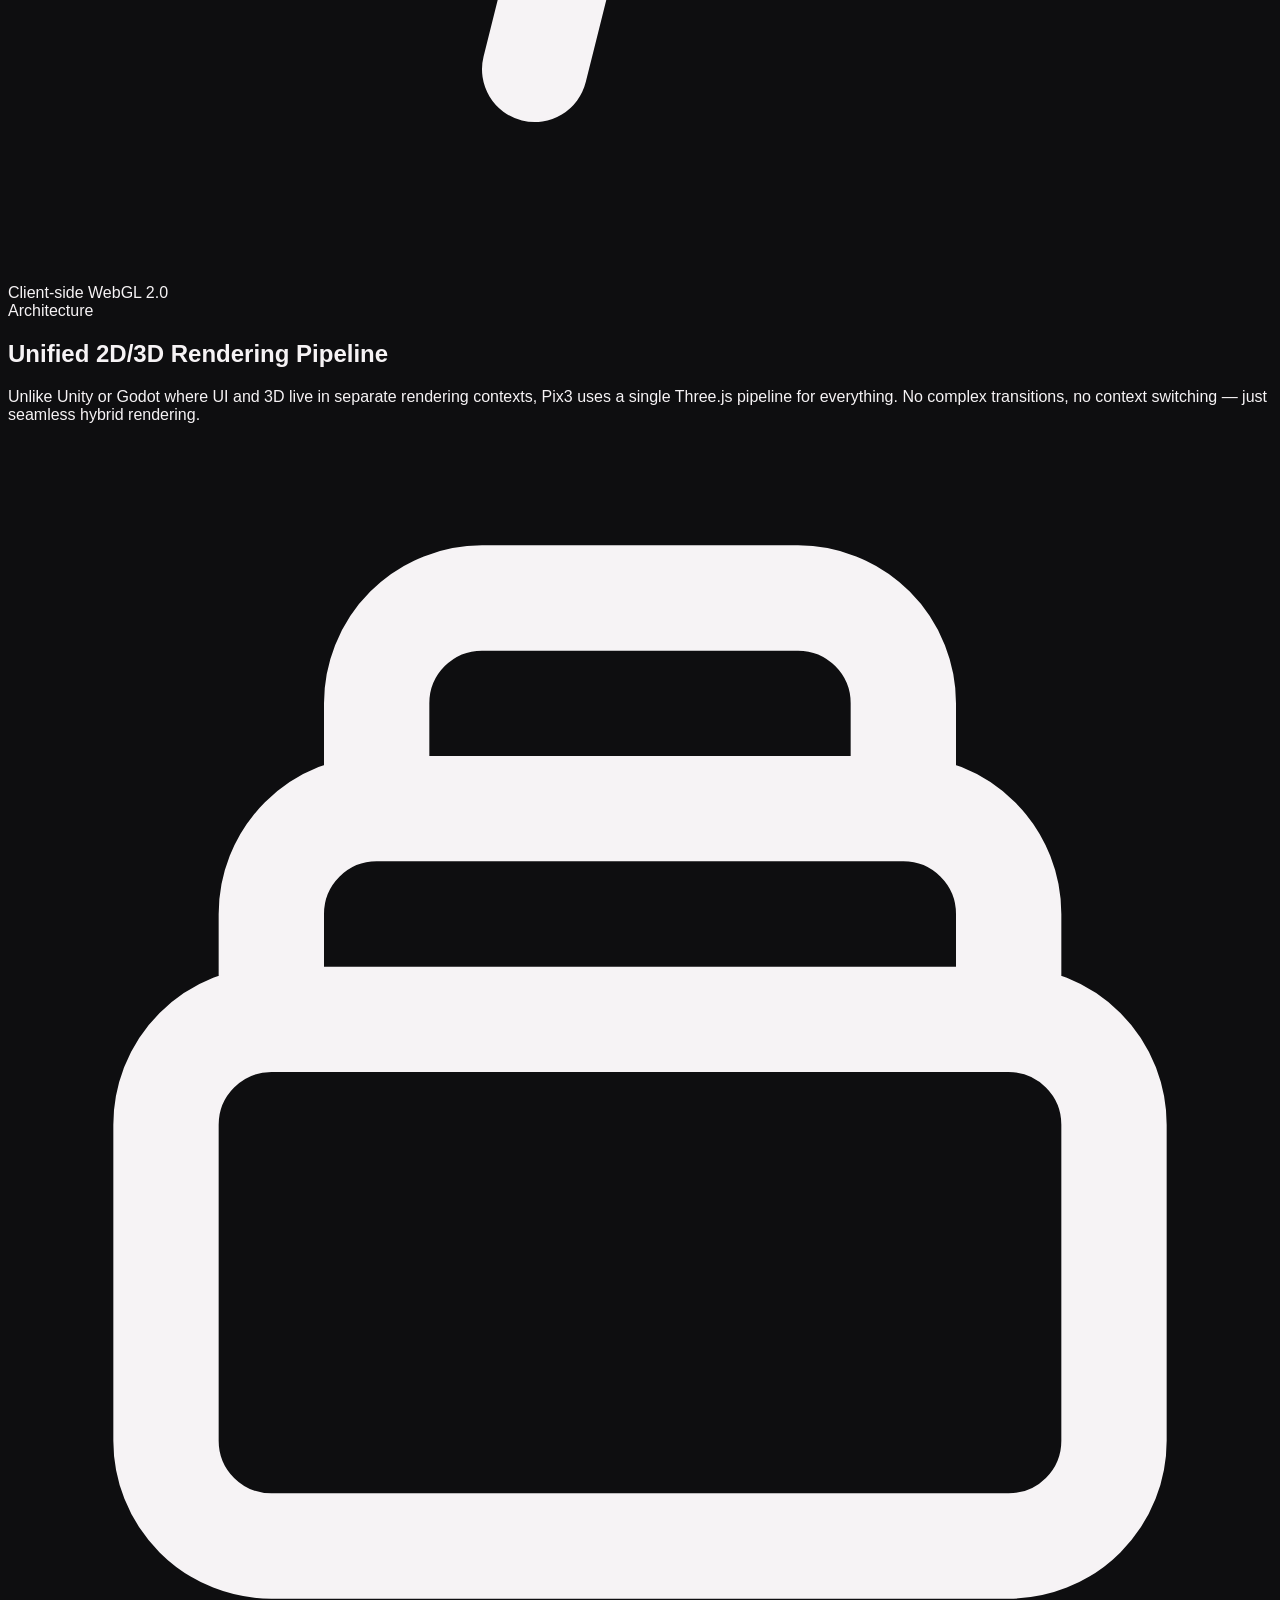
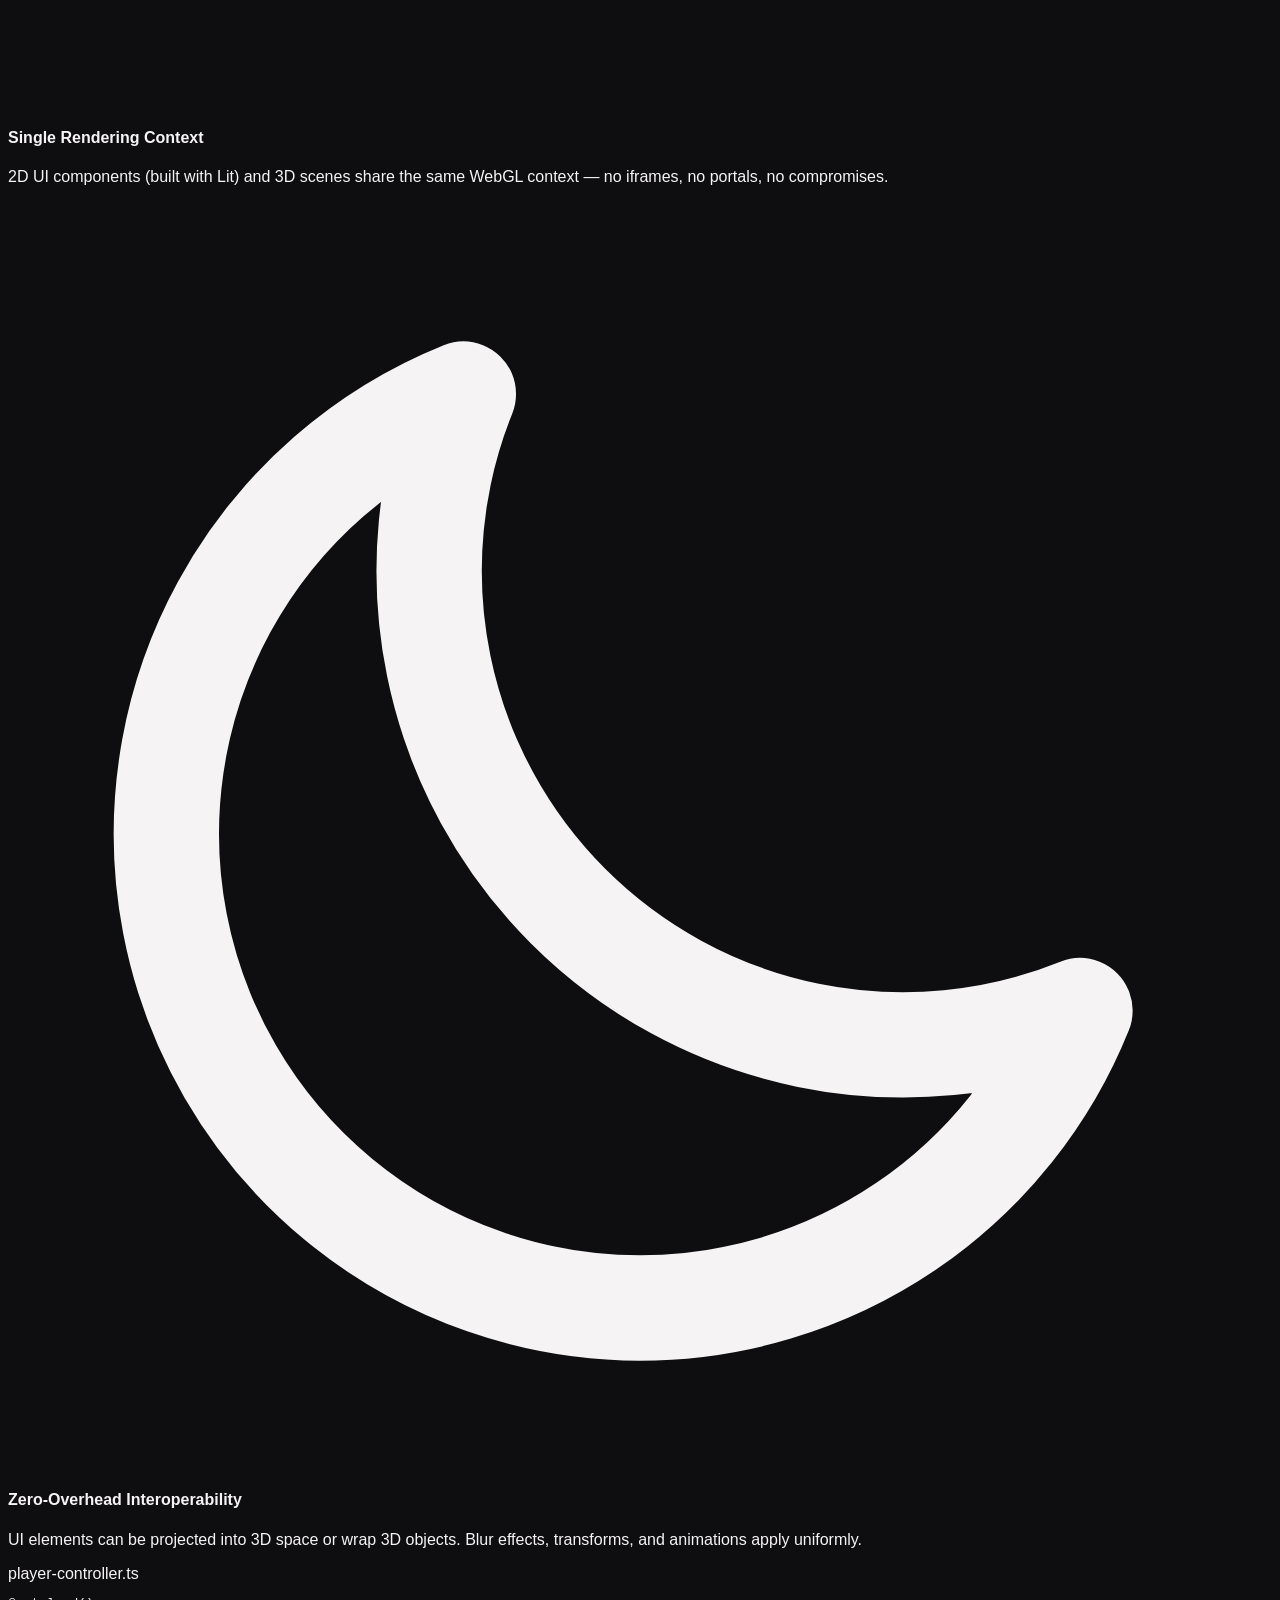
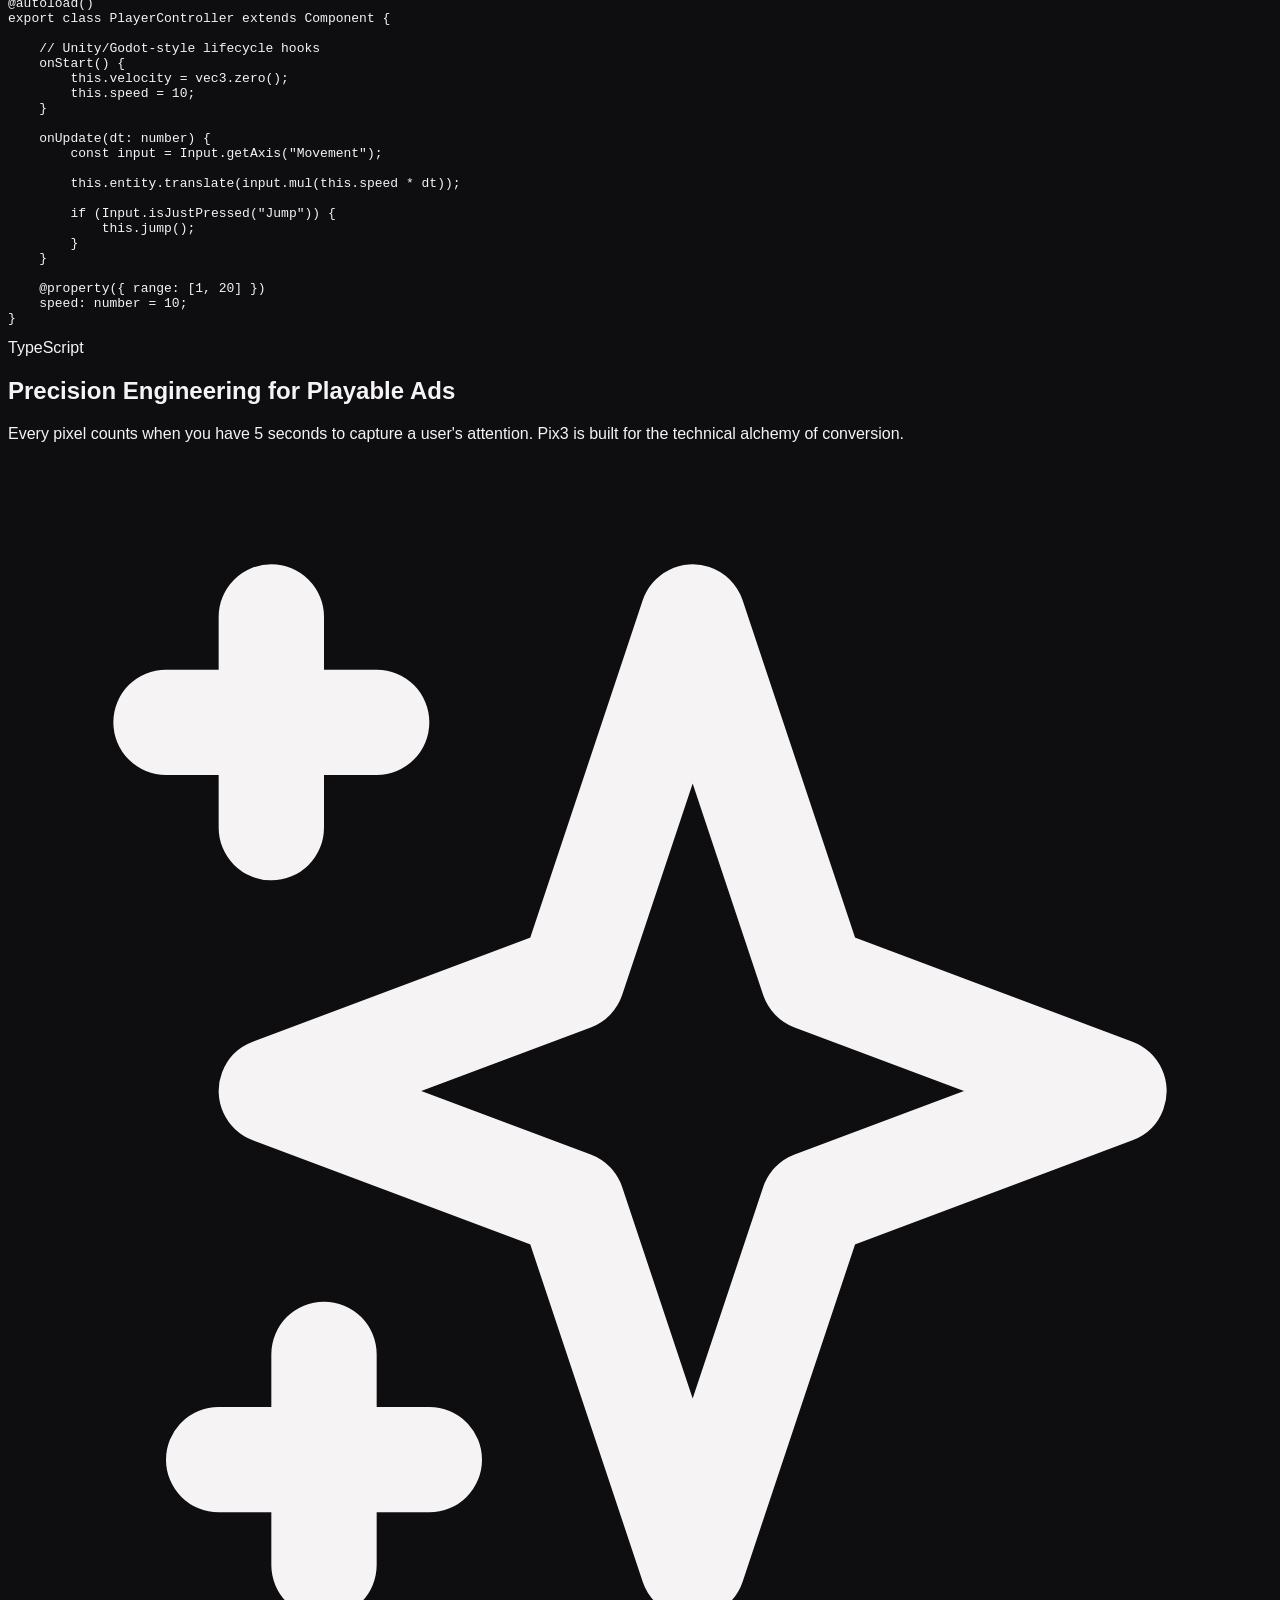
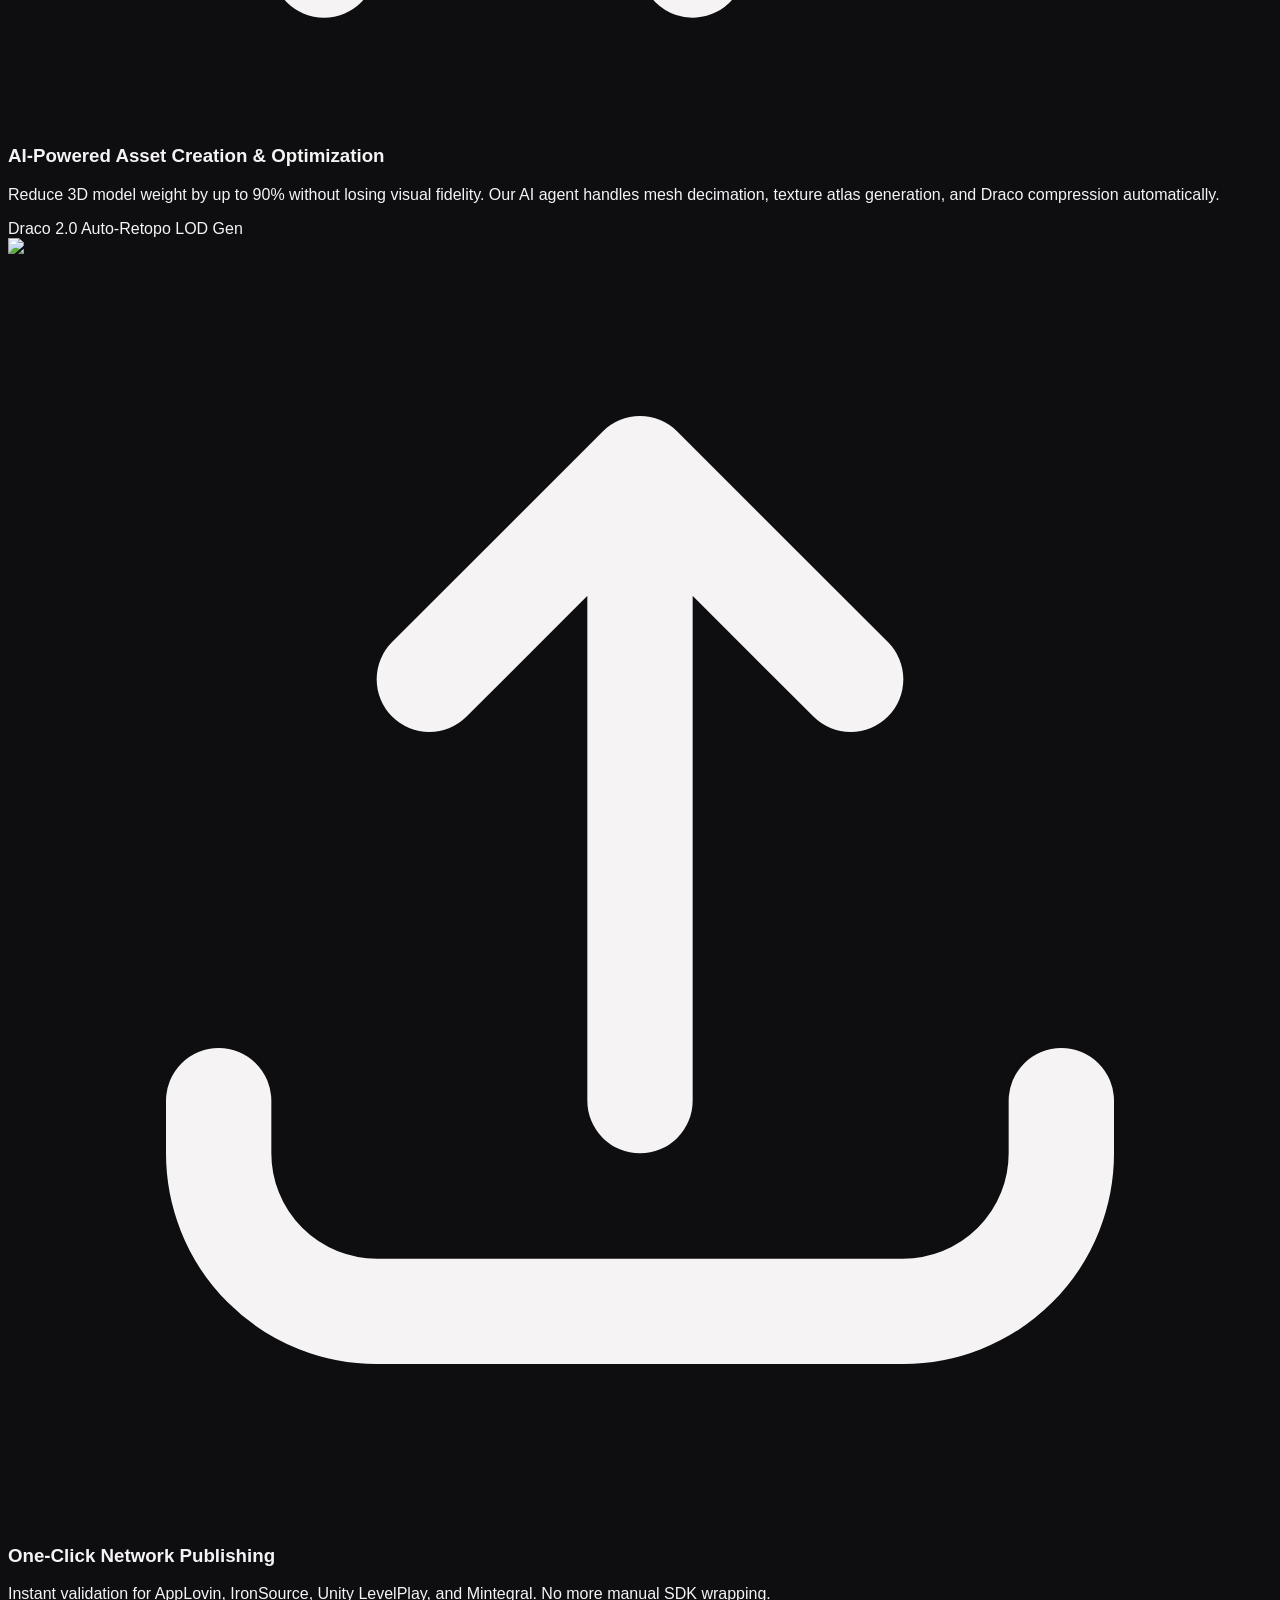
==== commit 514a334c: "Update editor GitHub link and add GitHub stars badge" ====
--- a/src/index.html
+++ b/src/index.html
@@ -62,9 +62,10 @@
                         <img src="media/splash-logo.png" alt="Pix3" class="h-8 w-auto">
                     </picture>
                 </a>
-                <a href="https://github.com/gritsenko/pix3" target="_blank" rel="noopener noreferrer" class="hidden sm:flex items-center space-x-2 px-2 py-1 rounded-md bg-zinc-800/50 hover:bg-zinc-800 transition-colors border border-zinc-700/50">
+                <a href="https://github.com/pix3dev/pix3" target="_blank" rel="noopener noreferrer" class="hidden sm:flex items-center space-x-2 px-2 py-1 rounded-md bg-zinc-800/50 hover:bg-zinc-800 transition-colors border border-zinc-700/50">
                     <svg class="w-4 h-4 text-zinc-400" fill="currentColor" viewBox="0 0 24 24"><path d="M12 0c-6.626 0-12 5.373-12 12 0 5.302 3.438 9.8 8.207 11.387.599.111.793-.261.793-.577v-2.234c-3.338.726-4.033-1.416-4.033-1.416-.546-1.387-1.333-1.756-1.333-1.756-1.089-.745.083-.729.083-.729 1.205.084 1.839 1.237 1.839 1.237 1.07 1.834 2.807 1.304 3.492.997.107-.775.418-1.305.762-1.604-2.665-.305-5.467-1.334-5.467-5.931 0-1.311.469-2.381 1.236-3.221-.124-.303-.535-1.524.117-3.176 0 0 1.008-.322 3.301 1.23.957-.266 1.983-.399 3.003-.404 1.02.005 2.047.138 3.006.404 2.291-1.552 3.297-1.23 3.297-1.23.653 1.653.242 2.874.118 3.176.77.84 1.235 1.911 1.235 3.221 0 4.609-2.807 5.624-5.479 5.921.43.372.823 1.102.823 2.222v3.293c0 .319.192.694.801.576 4.765-1.589 8.199-6.086 8.199-11.386 0-6.627-5.373-12-12-12z"/></svg>
                     <span class="text-[10px] text-zinc-300 font-medium uppercase tracking-wider">Open Source</span>
+                    <img src="https://img.shields.io/github/stars/pix3dev/pix3?style=social" alt="GitHub stars" class="h-4 ml-2">
                 </a>
             </div>
             <div class="hidden md:flex items-center space-x-8 font-['Space_Grotesk'] text-sm tracking-tight">
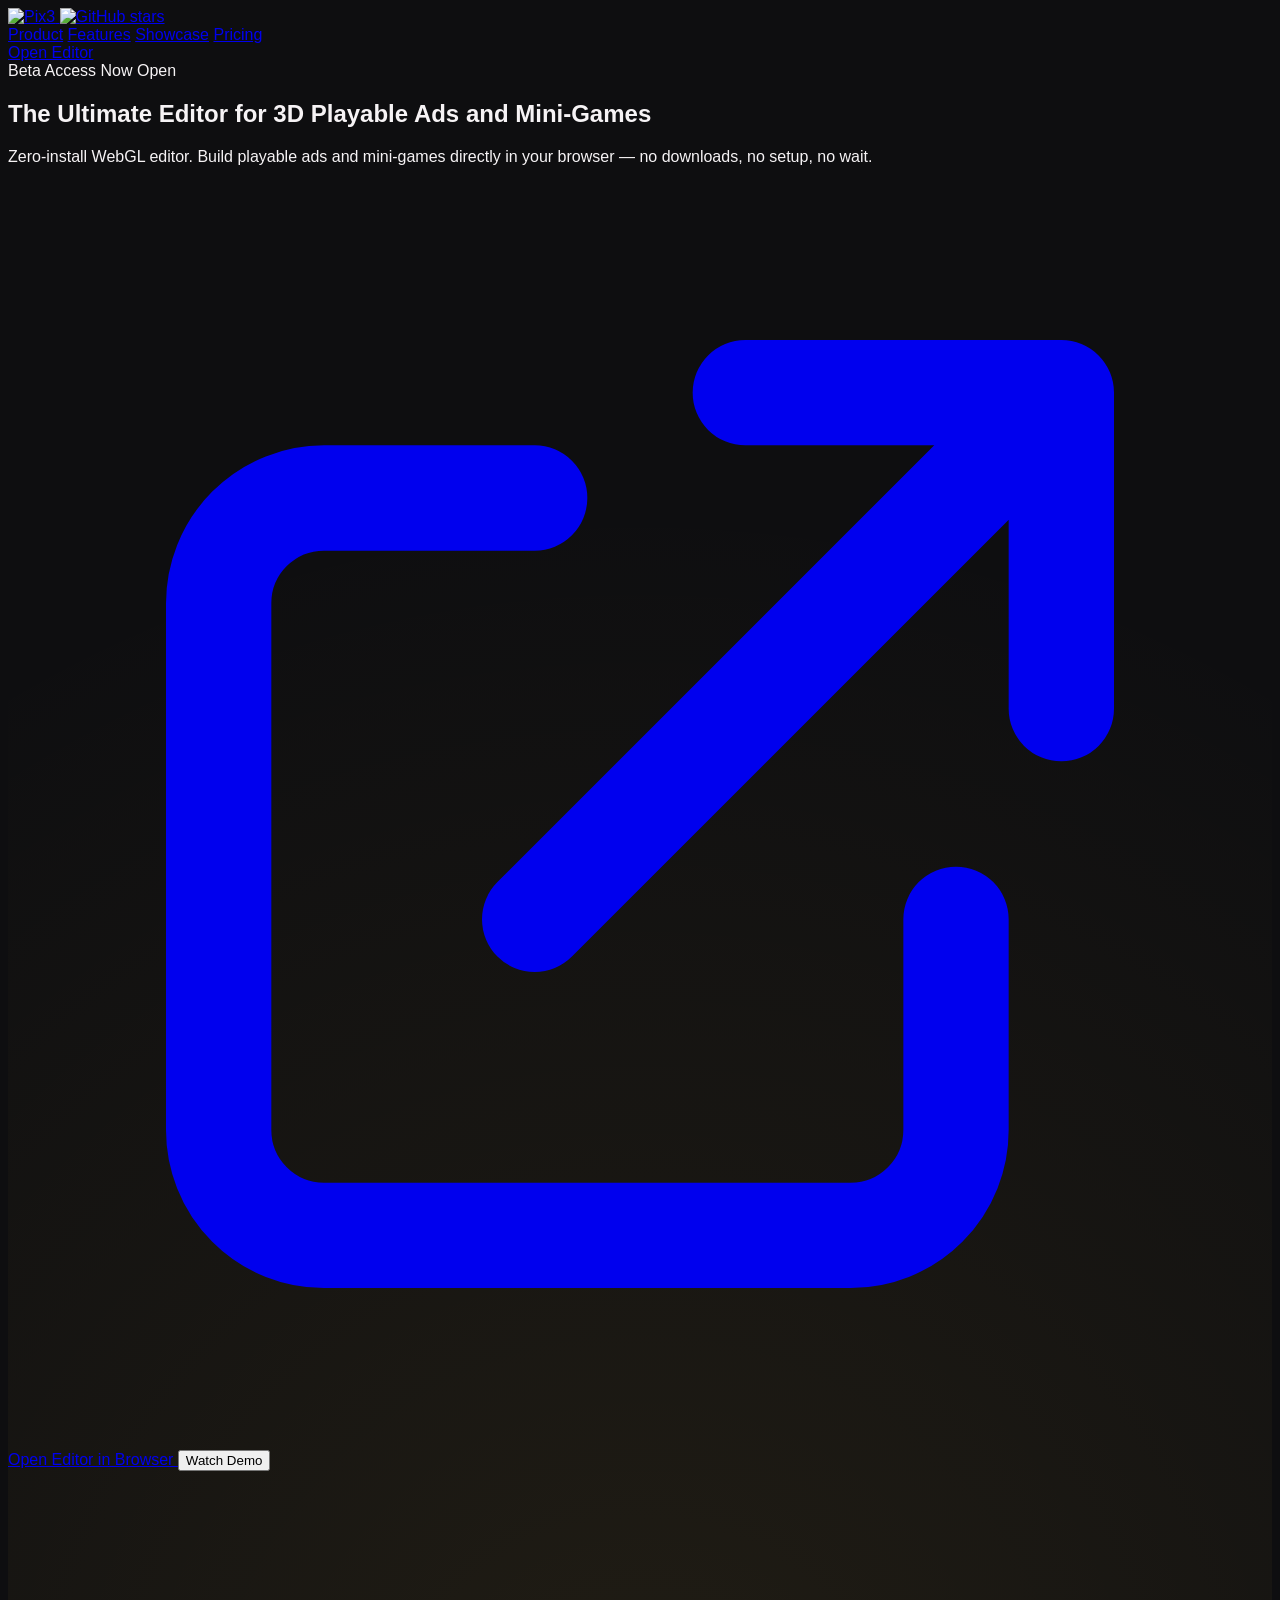
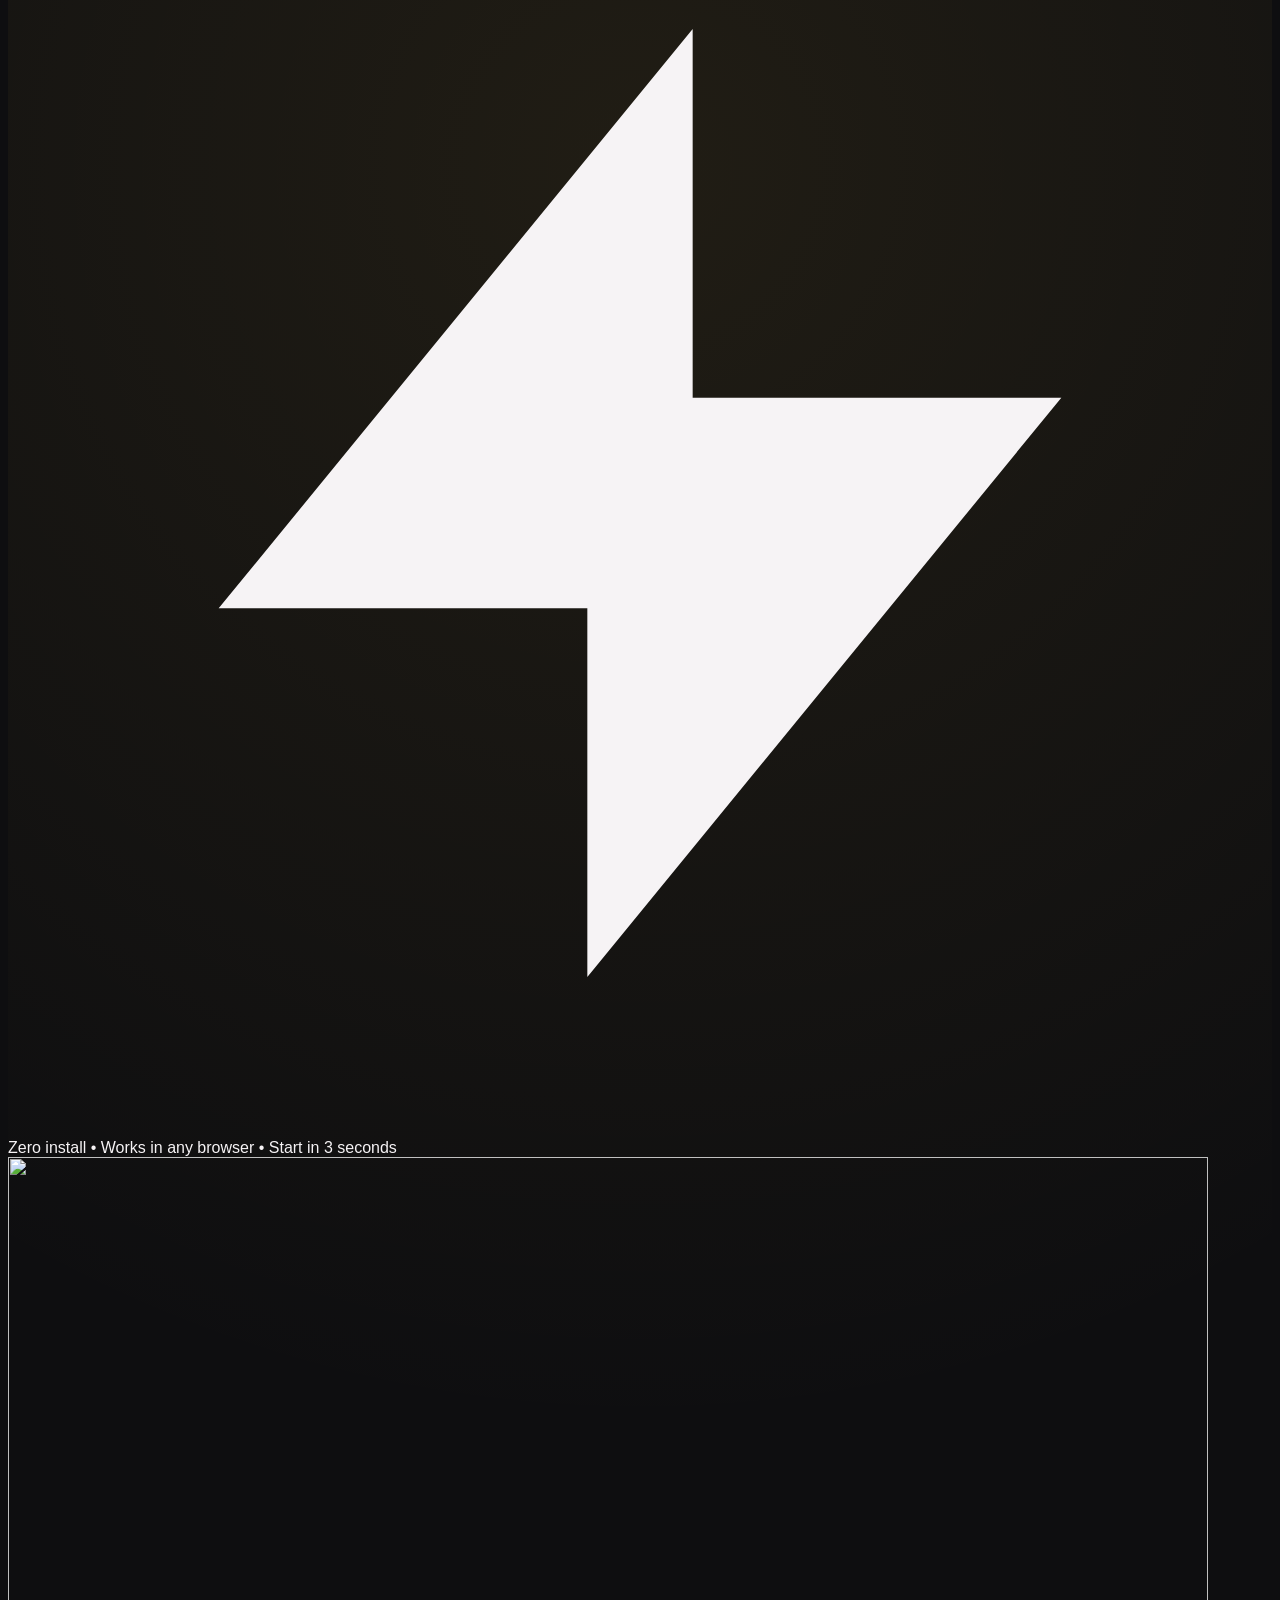
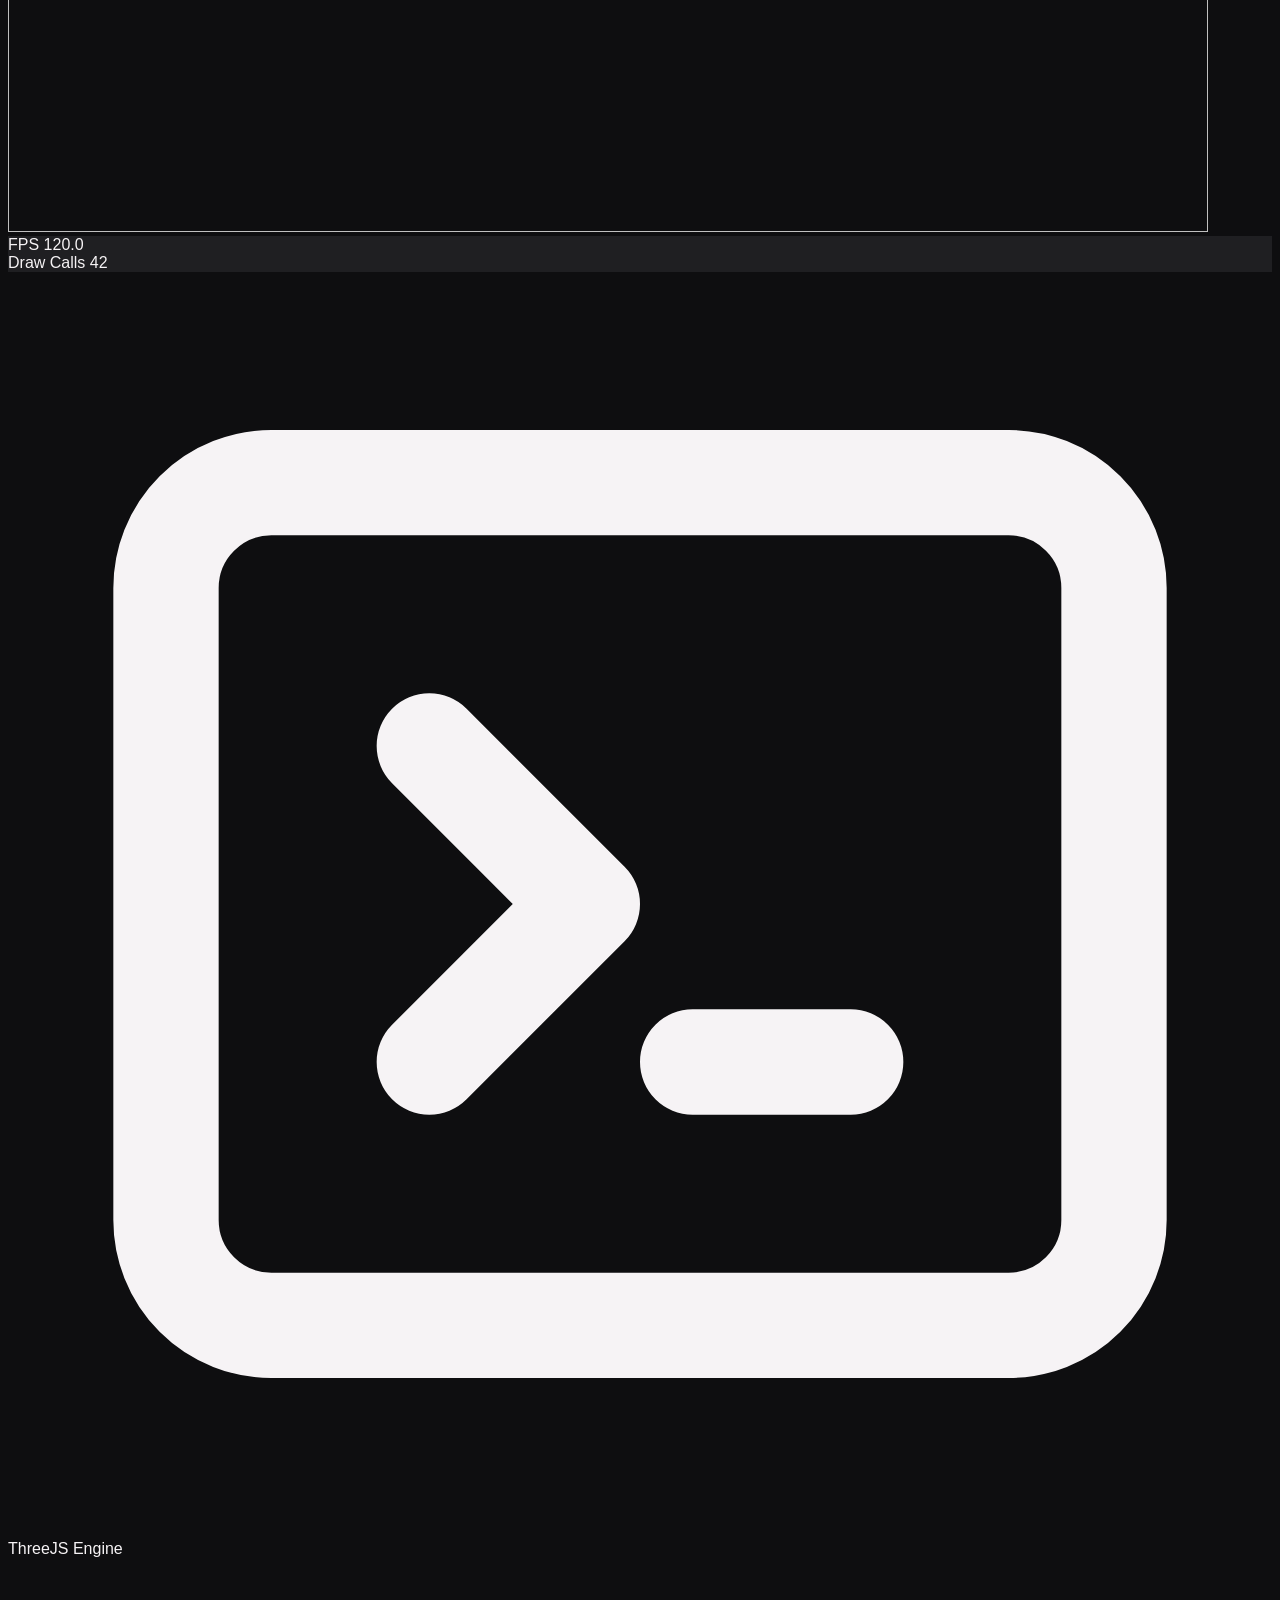
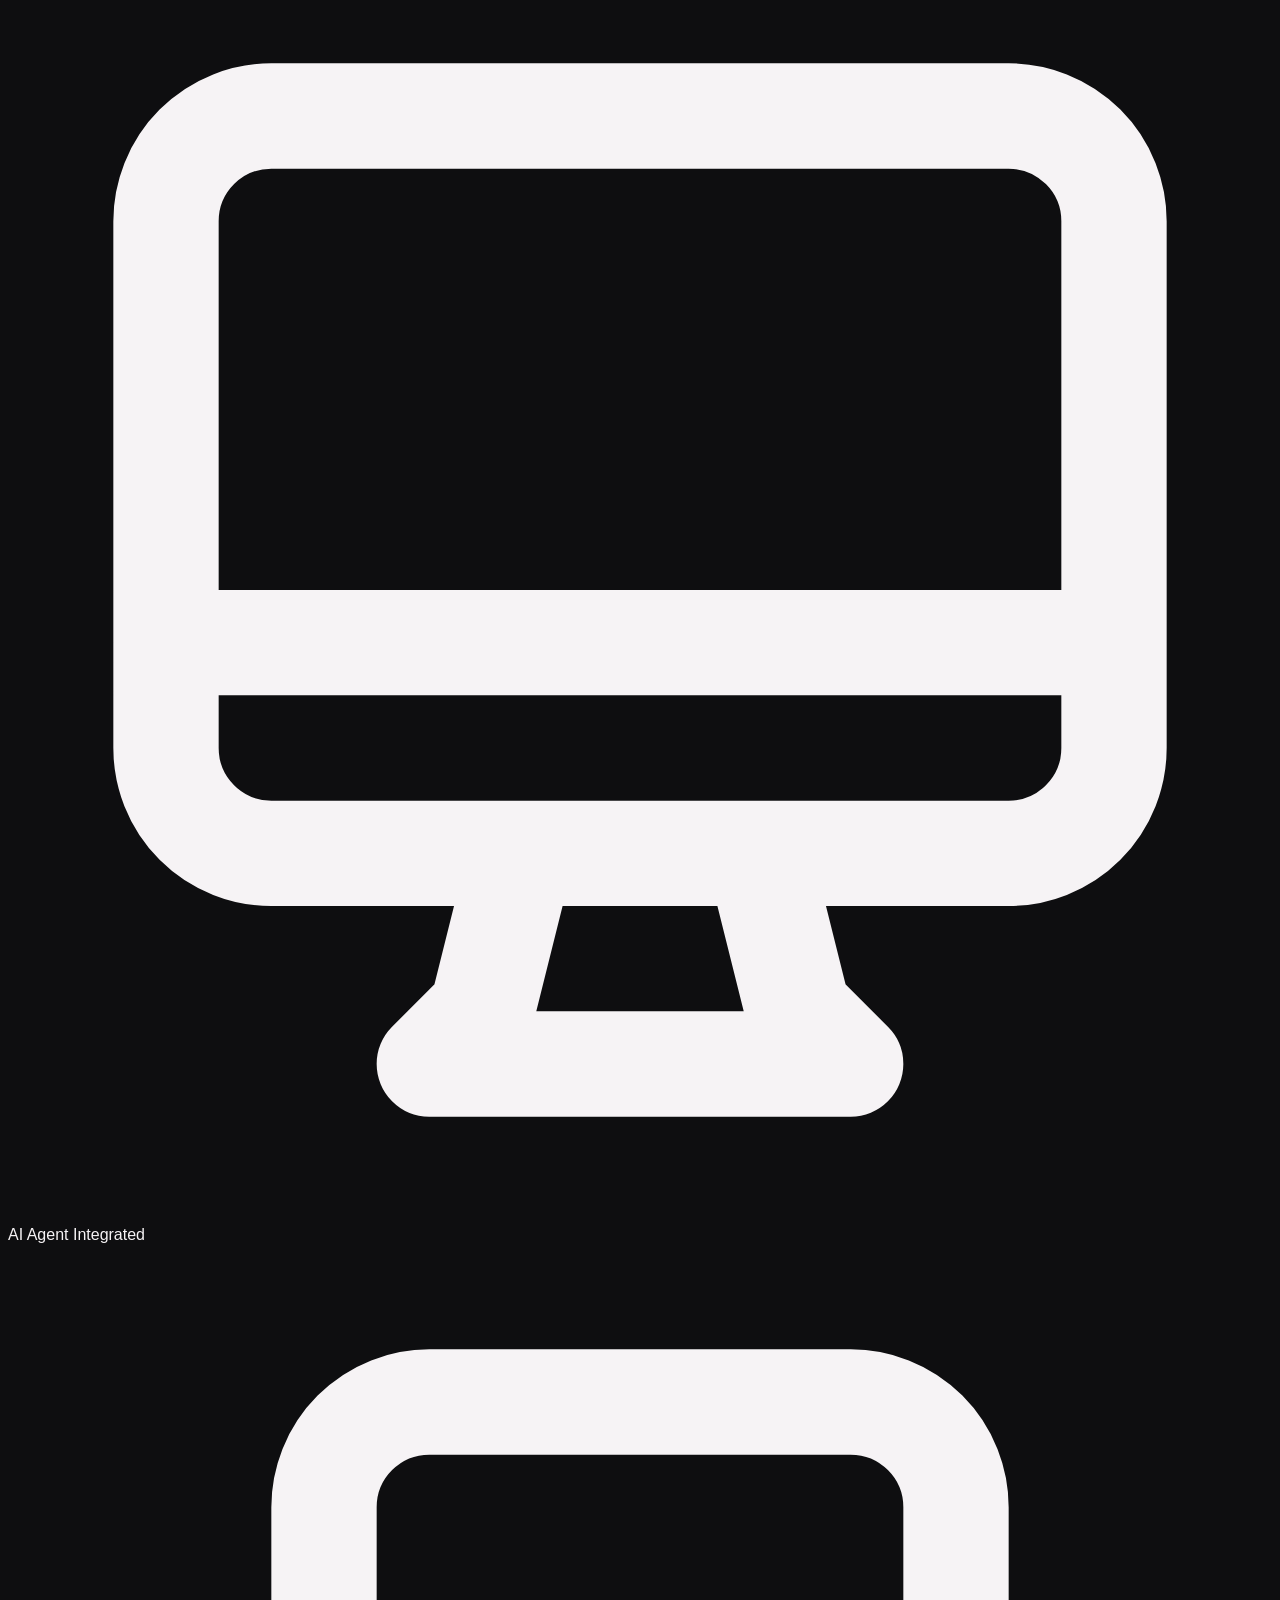
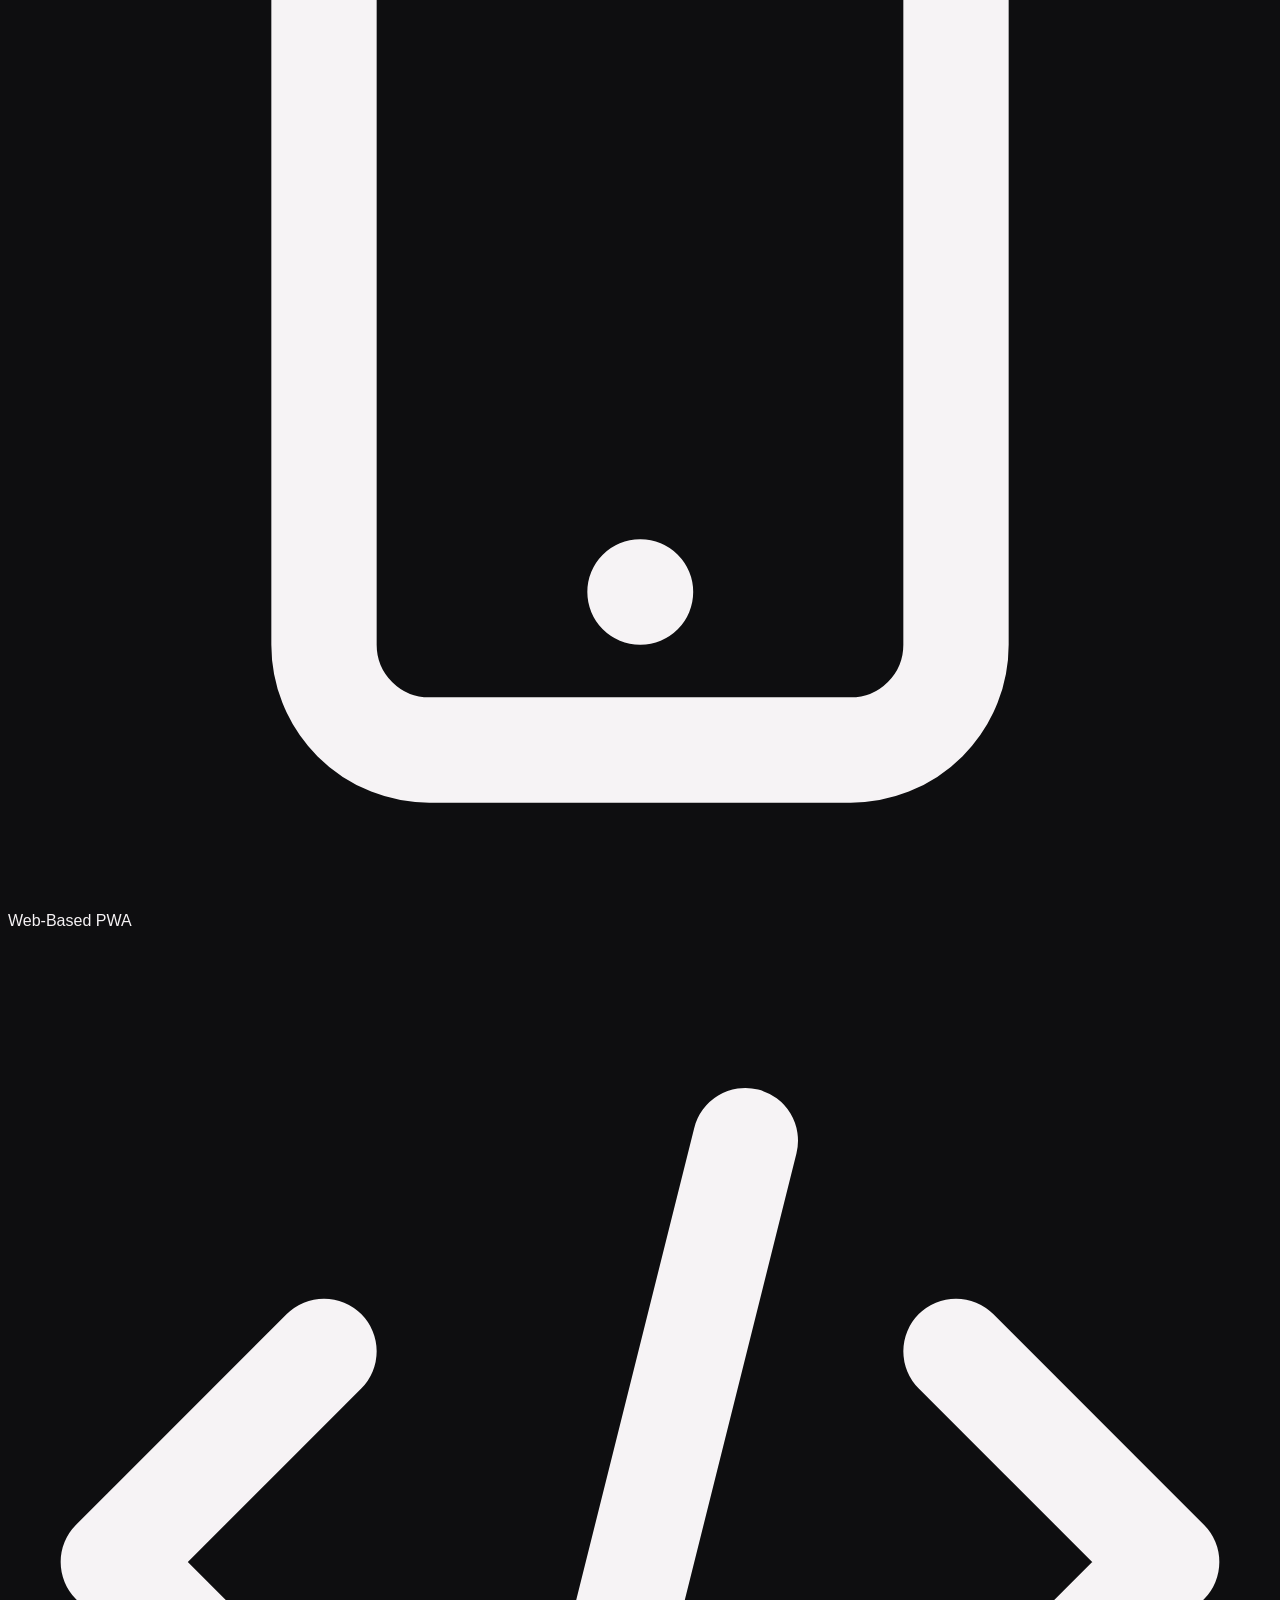
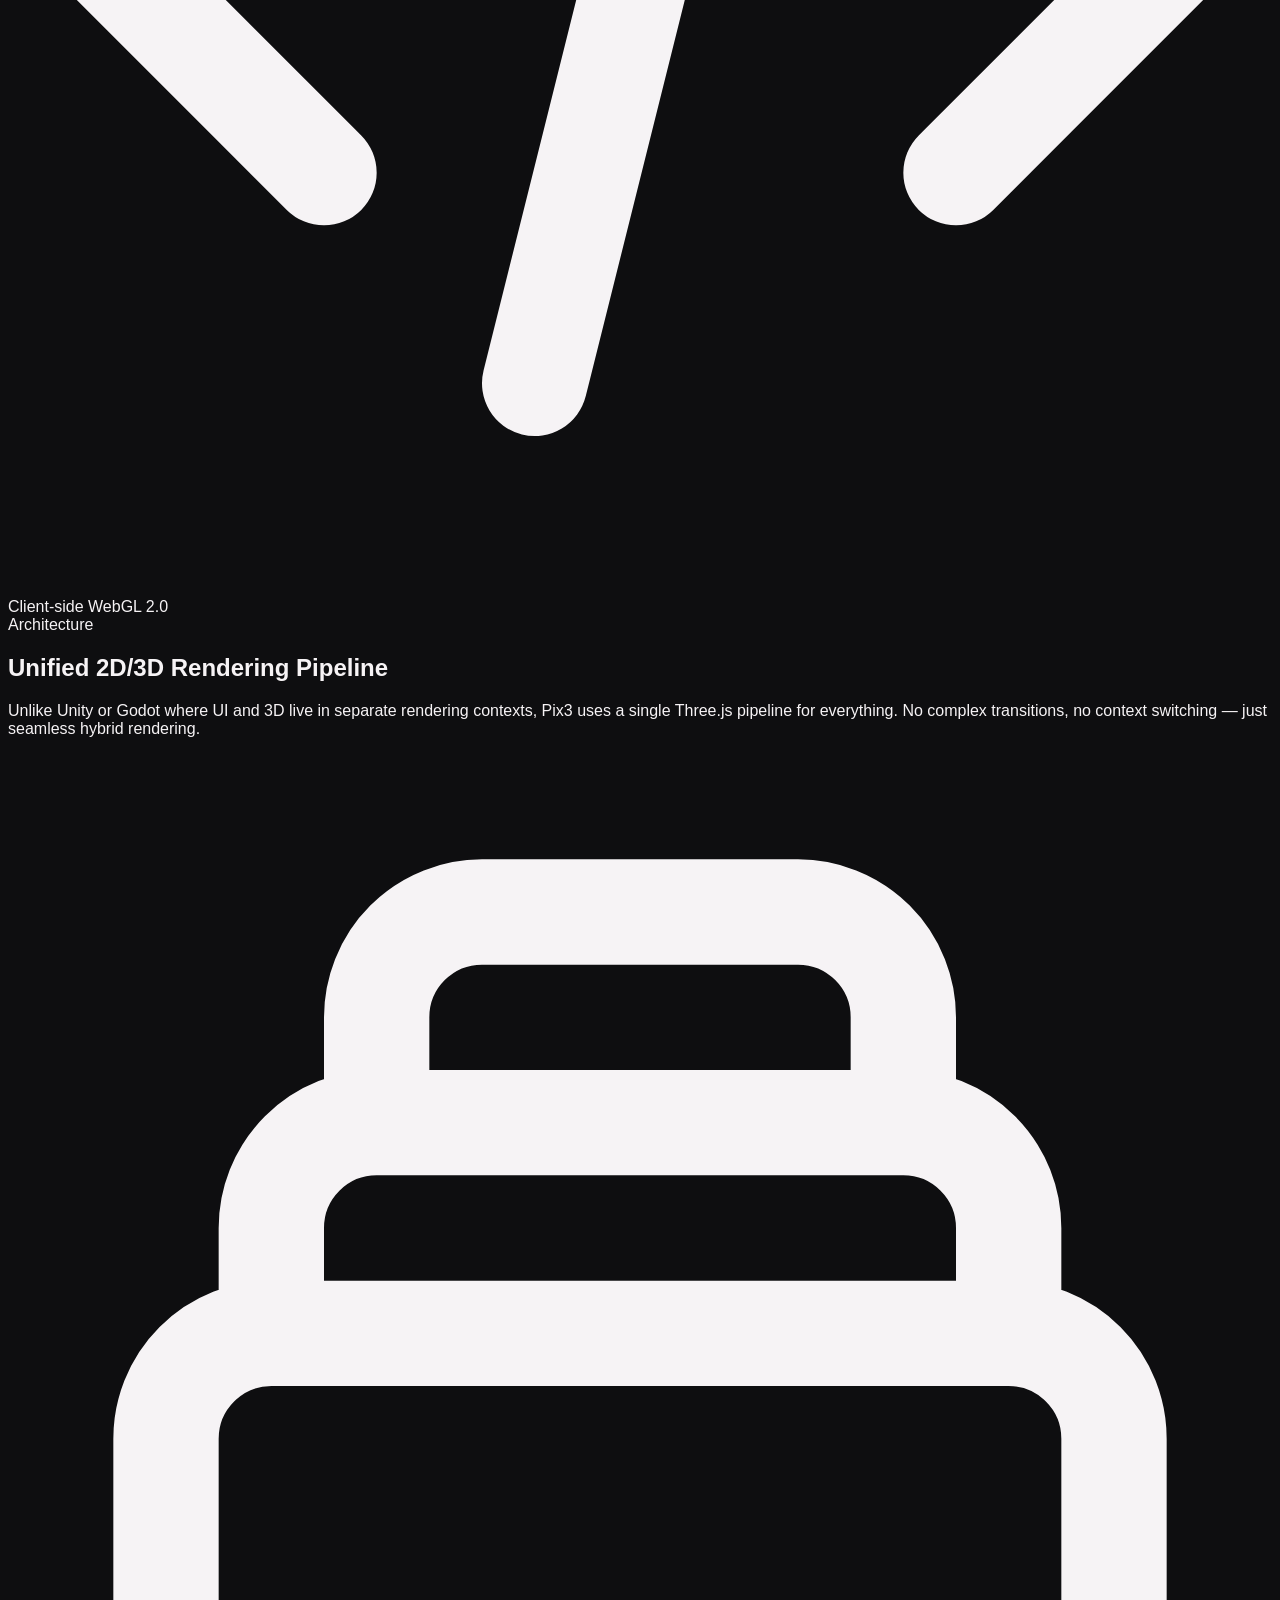
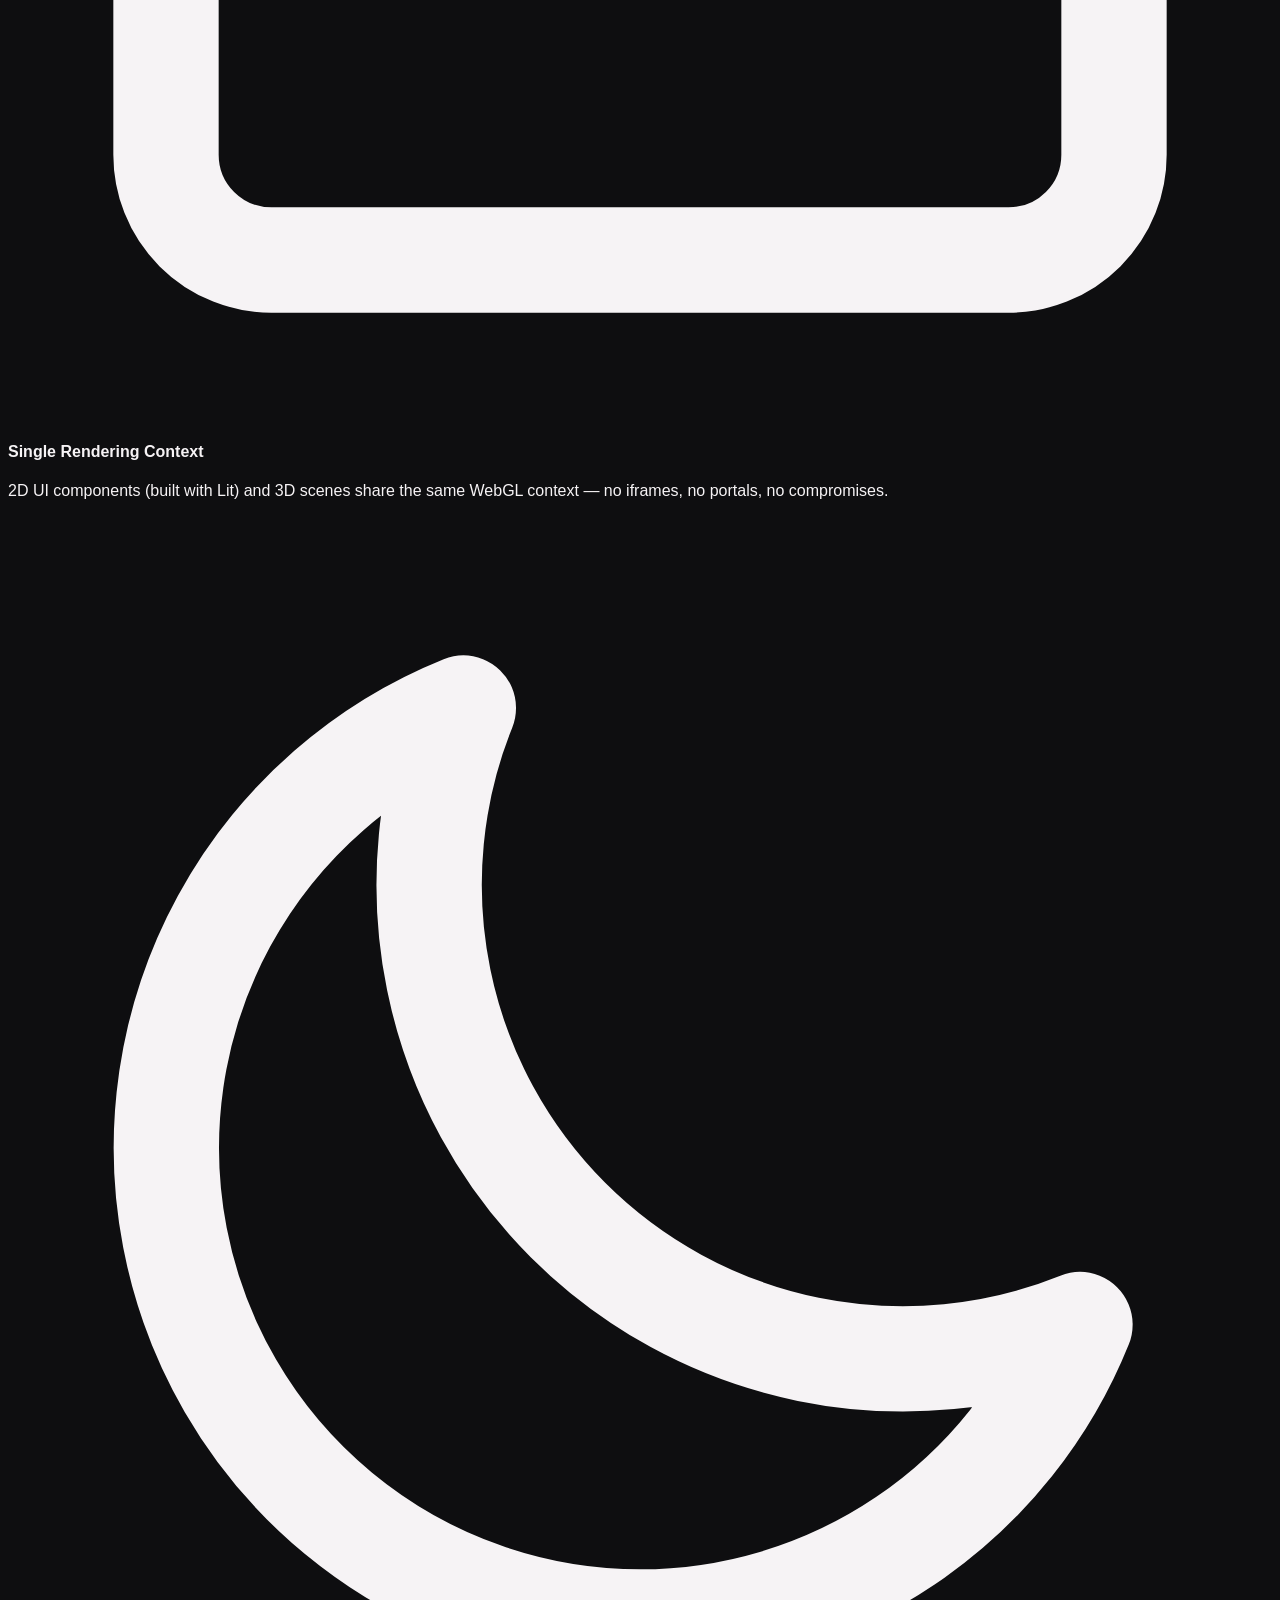
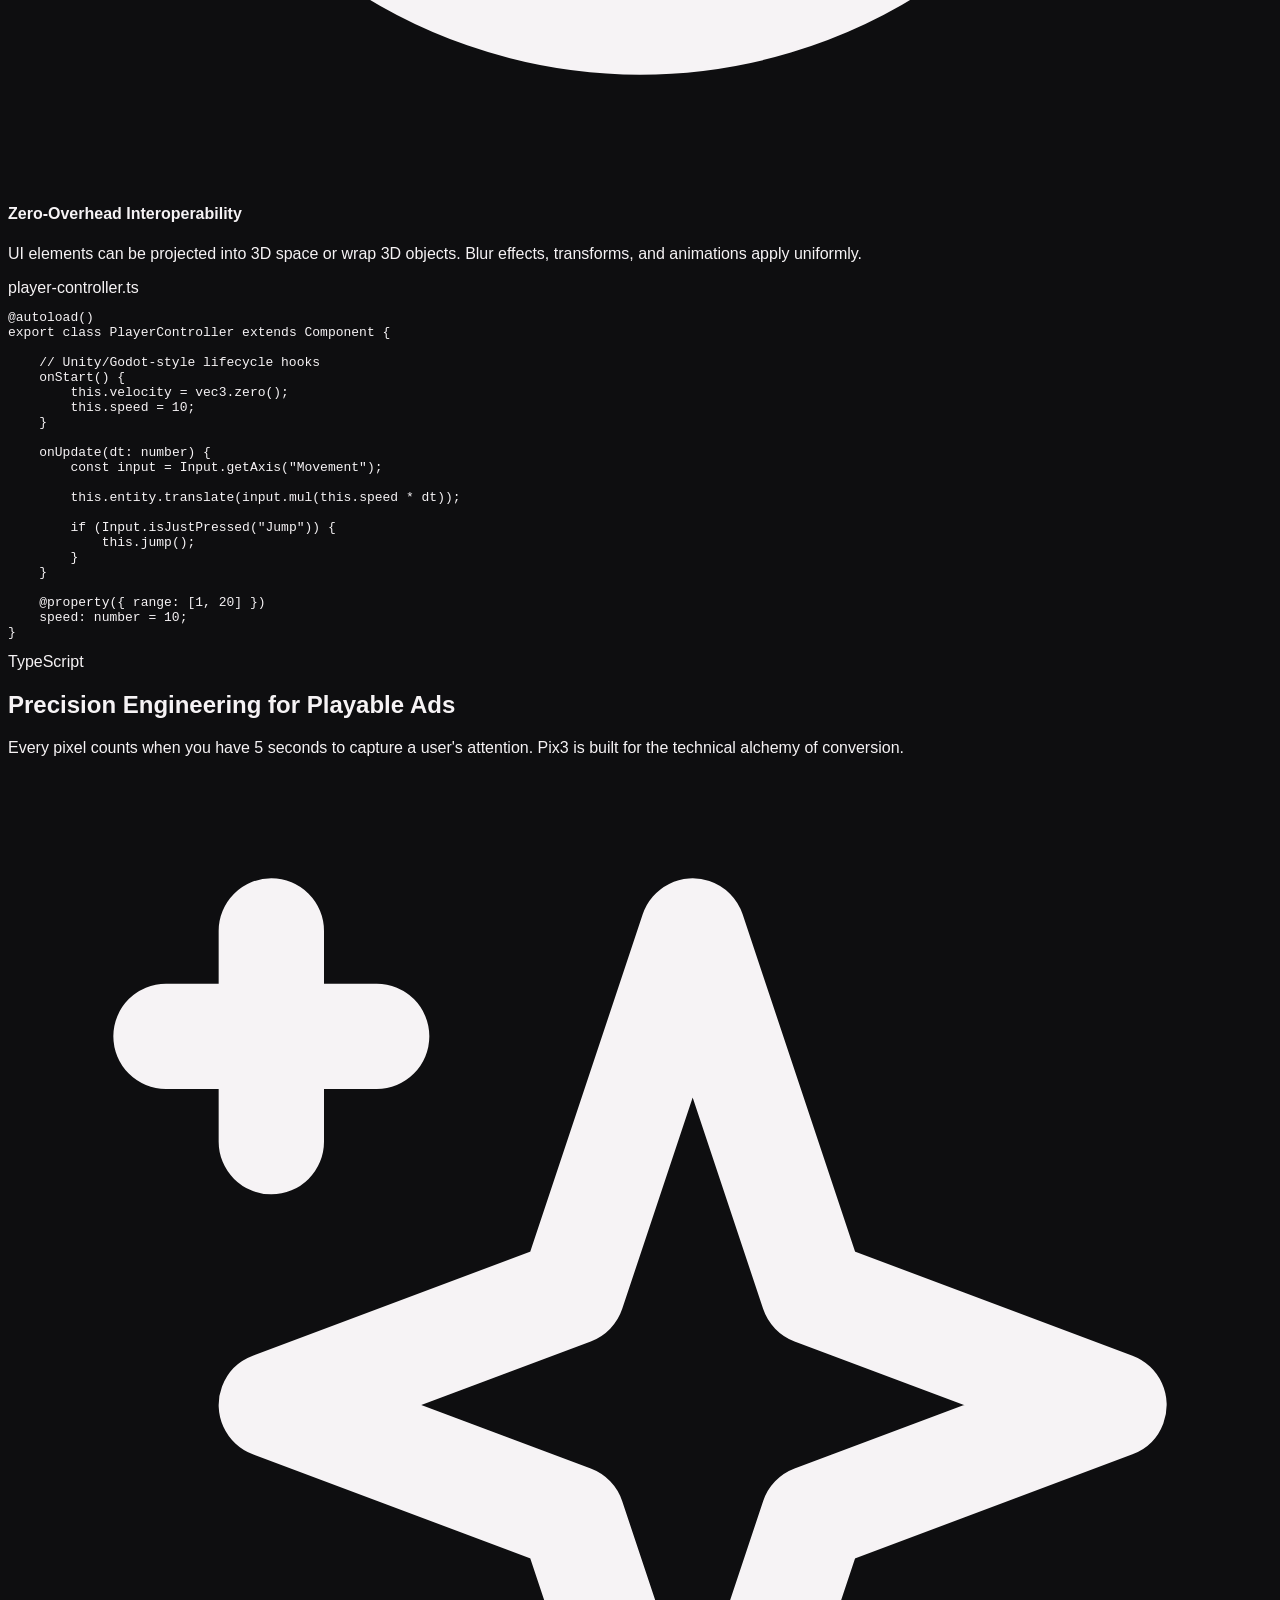
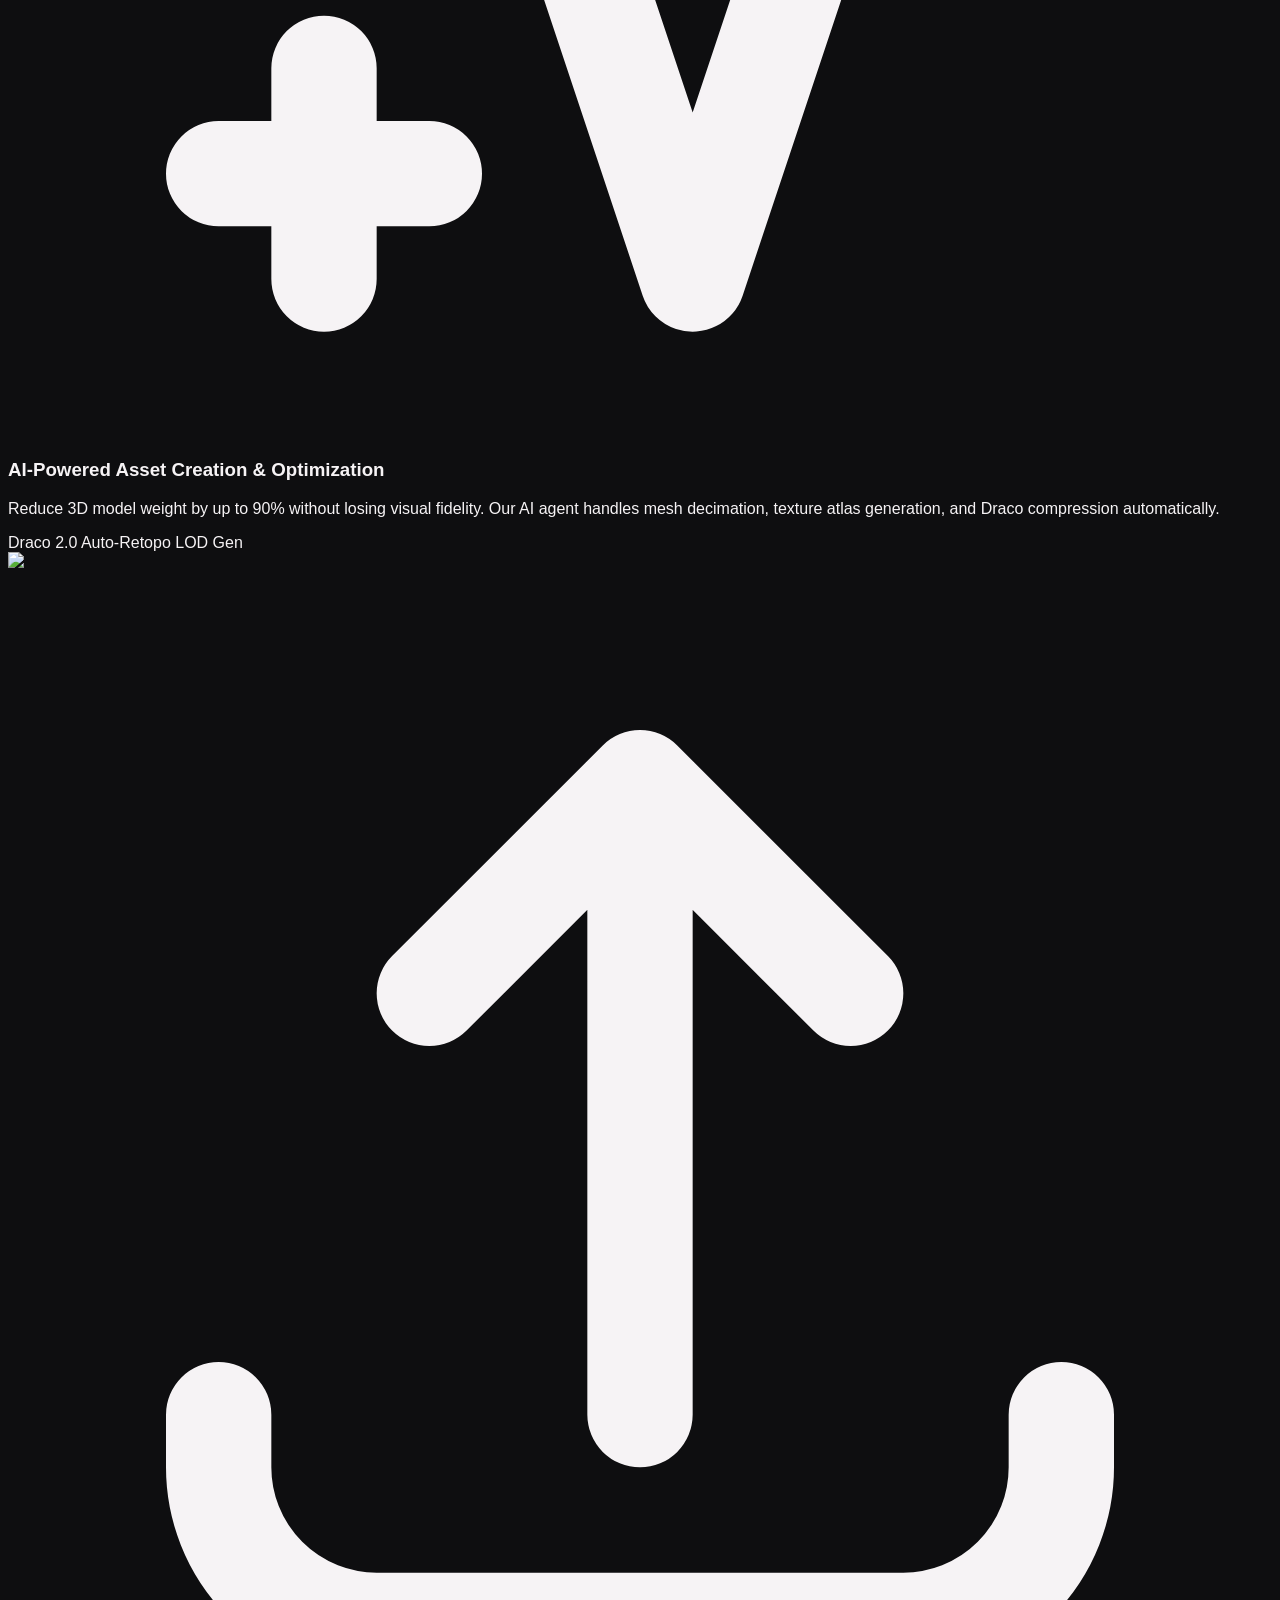
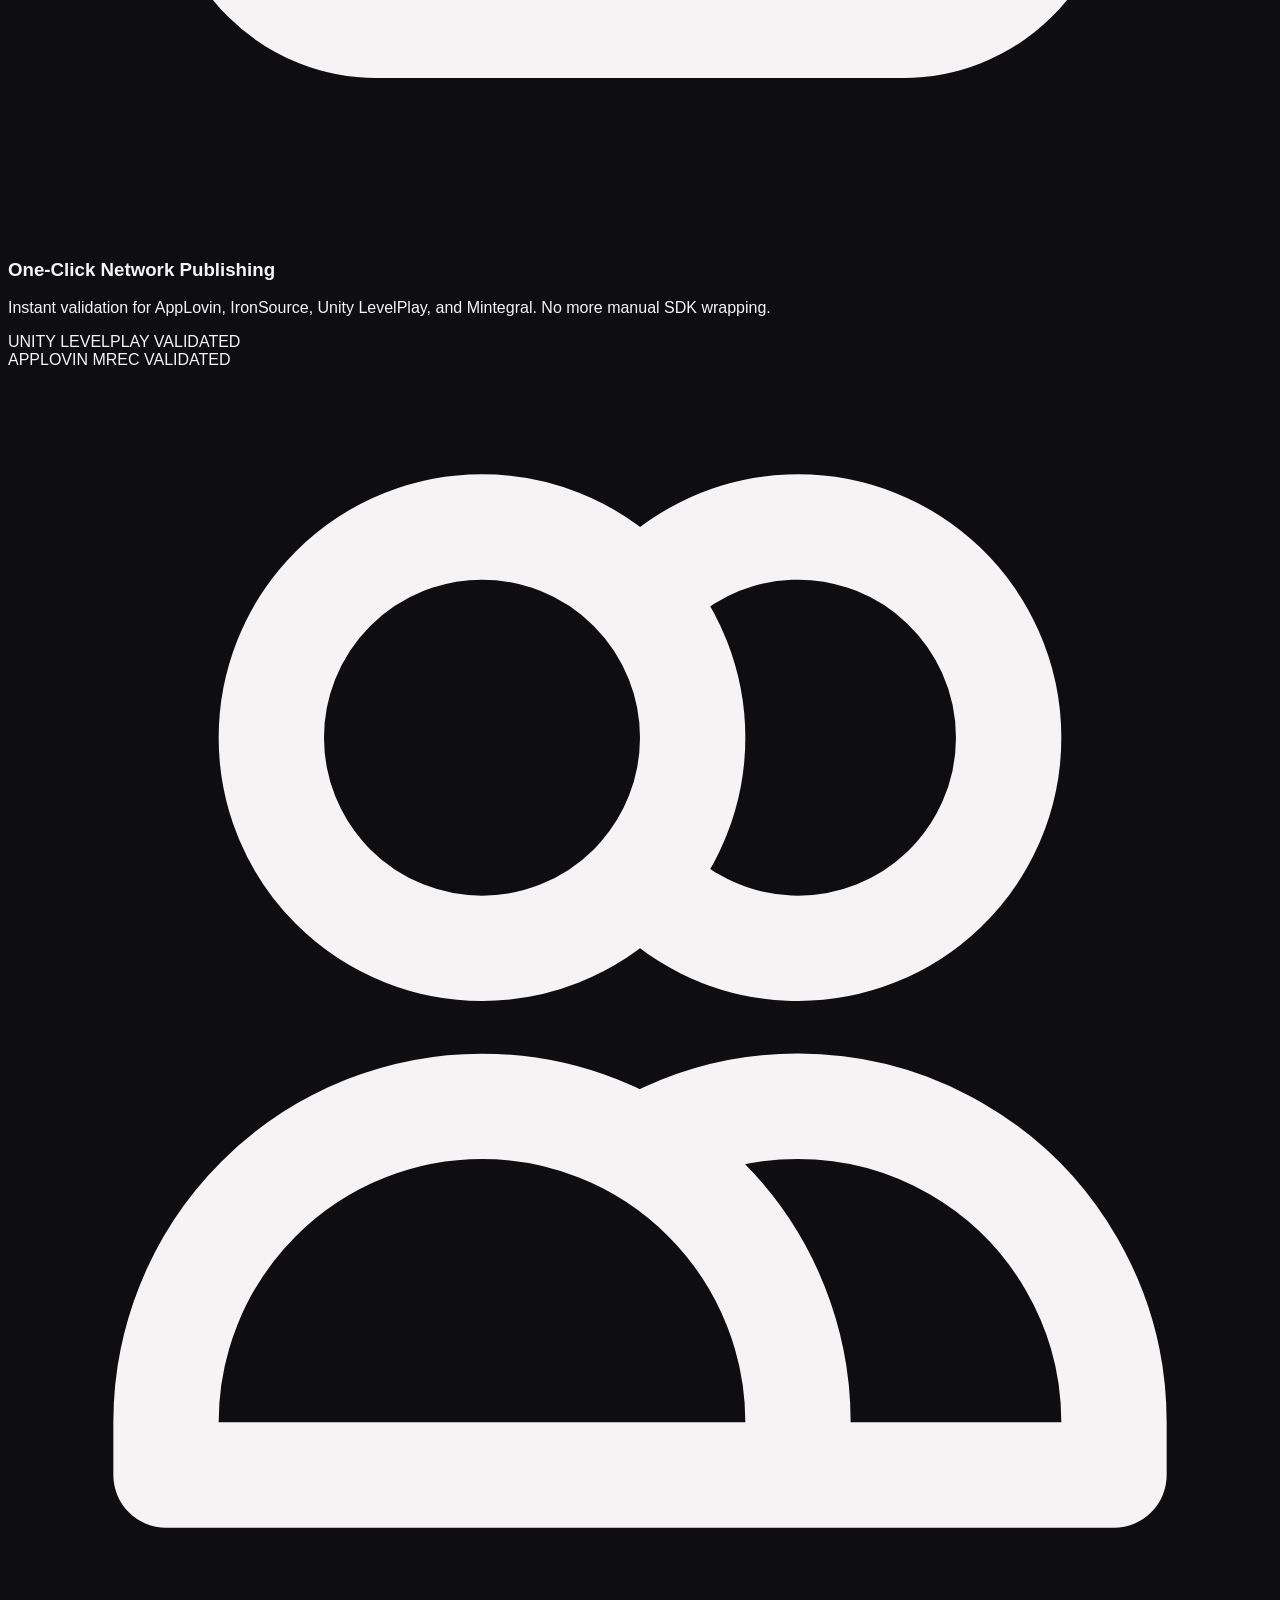
==== commit 30ae818a: "Stars badge: keep only counter, enlarge, remove label/frame" ====
--- a/src/index.html
+++ b/src/index.html
@@ -62,10 +62,8 @@
                         <img src="media/splash-logo.png" alt="Pix3" class="h-8 w-auto">
                     </picture>
                 </a>
-                <a href="https://github.com/pix3dev/pix3" target="_blank" rel="noopener noreferrer" class="hidden sm:flex items-center space-x-2 px-2 py-1 rounded-md bg-zinc-800/50 hover:bg-zinc-800 transition-colors border border-zinc-700/50">
-                    <svg class="w-4 h-4 text-zinc-400" fill="currentColor" viewBox="0 0 24 24"><path d="M12 0c-6.626 0-12 5.373-12 12 0 5.302 3.438 9.8 8.207 11.387.599.111.793-.261.793-.577v-2.234c-3.338.726-4.033-1.416-4.033-1.416-.546-1.387-1.333-1.756-1.333-1.756-1.089-.745.083-.729.083-.729 1.205.084 1.839 1.237 1.839 1.237 1.07 1.834 2.807 1.304 3.492.997.107-.775.418-1.305.762-1.604-2.665-.305-5.467-1.334-5.467-5.931 0-1.311.469-2.381 1.236-3.221-.124-.303-.535-1.524.117-3.176 0 0 1.008-.322 3.301 1.23.957-.266 1.983-.399 3.003-.404 1.02.005 2.047.138 3.006.404 2.291-1.552 3.297-1.23 3.297-1.23.653 1.653.242 2.874.118 3.176.77.84 1.235 1.911 1.235 3.221 0 4.609-2.807 5.624-5.479 5.921.43.372.823 1.102.823 2.222v3.293c0 .319.192.694.801.576 4.765-1.589 8.199-6.086 8.199-11.386 0-6.627-5.373-12-12-12z"/></svg>
-                    <span class="text-[10px] text-zinc-300 font-medium uppercase tracking-wider">Open Source</span>
-                    <img src="https://img.shields.io/github/stars/pix3dev/pix3?style=social" alt="GitHub stars" class="h-4 ml-2">
+                <a href="https://github.com/pix3dev/pix3" target="_blank" rel="noopener noreferrer" class="hidden sm:flex items-center">
+                    <img src="https://img.shields.io/github/stars/pix3dev/pix3?style=social" alt="GitHub stars" class="h-6">
                 </a>
             </div>
             <div class="hidden md:flex items-center space-x-8 font-['Space_Grotesk'] text-sm tracking-tight">
